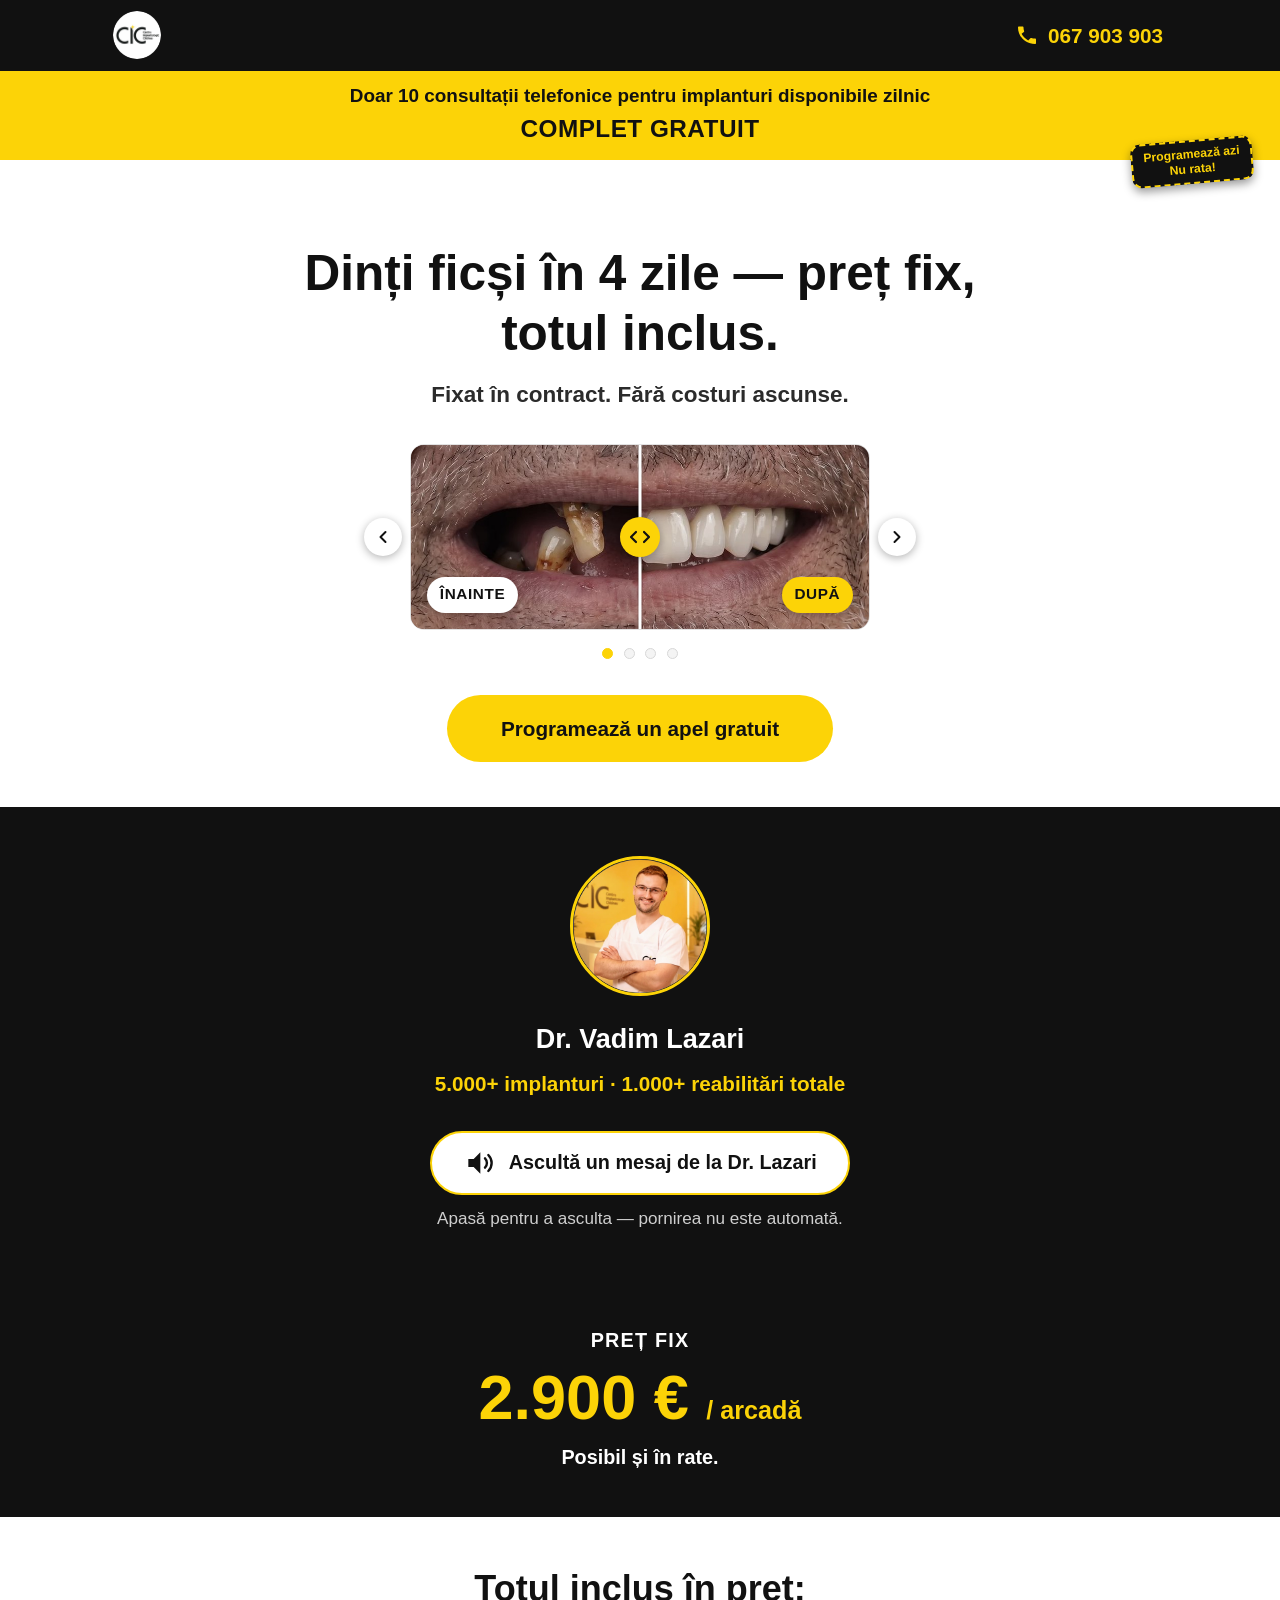
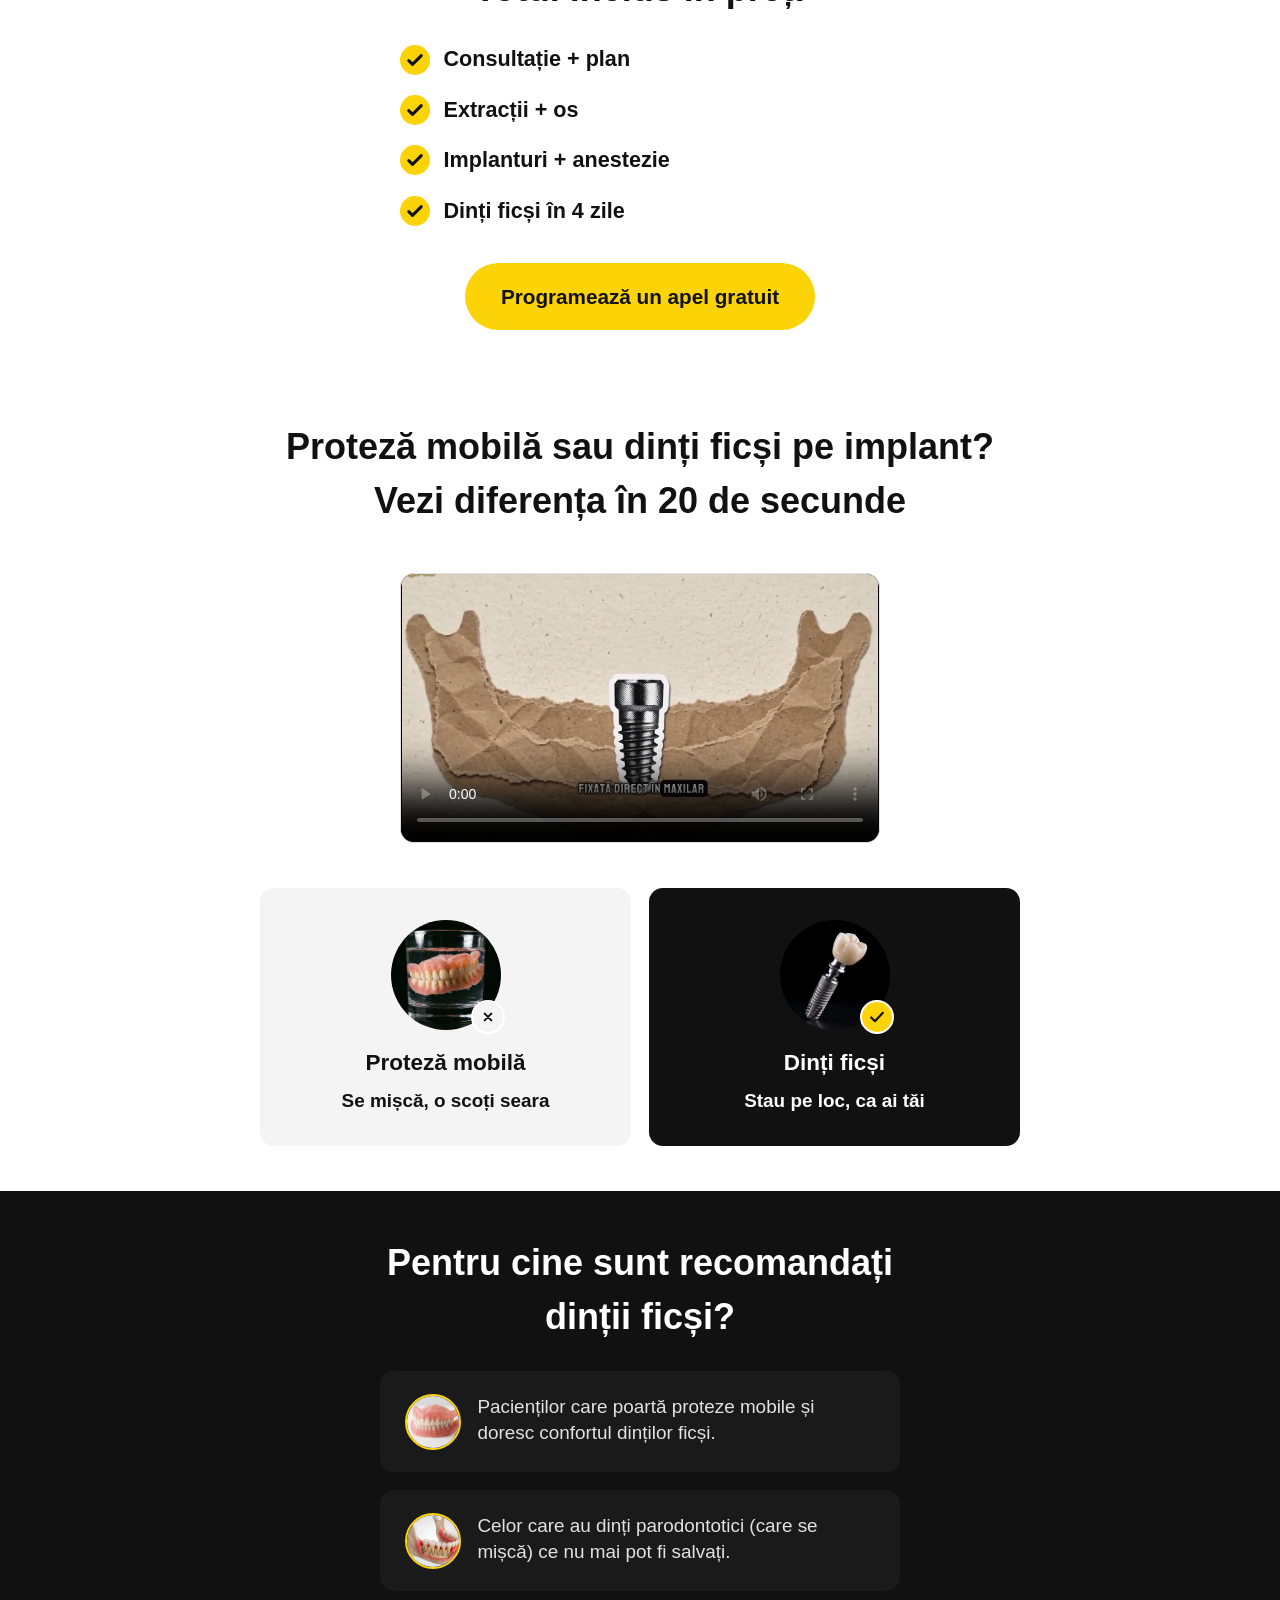
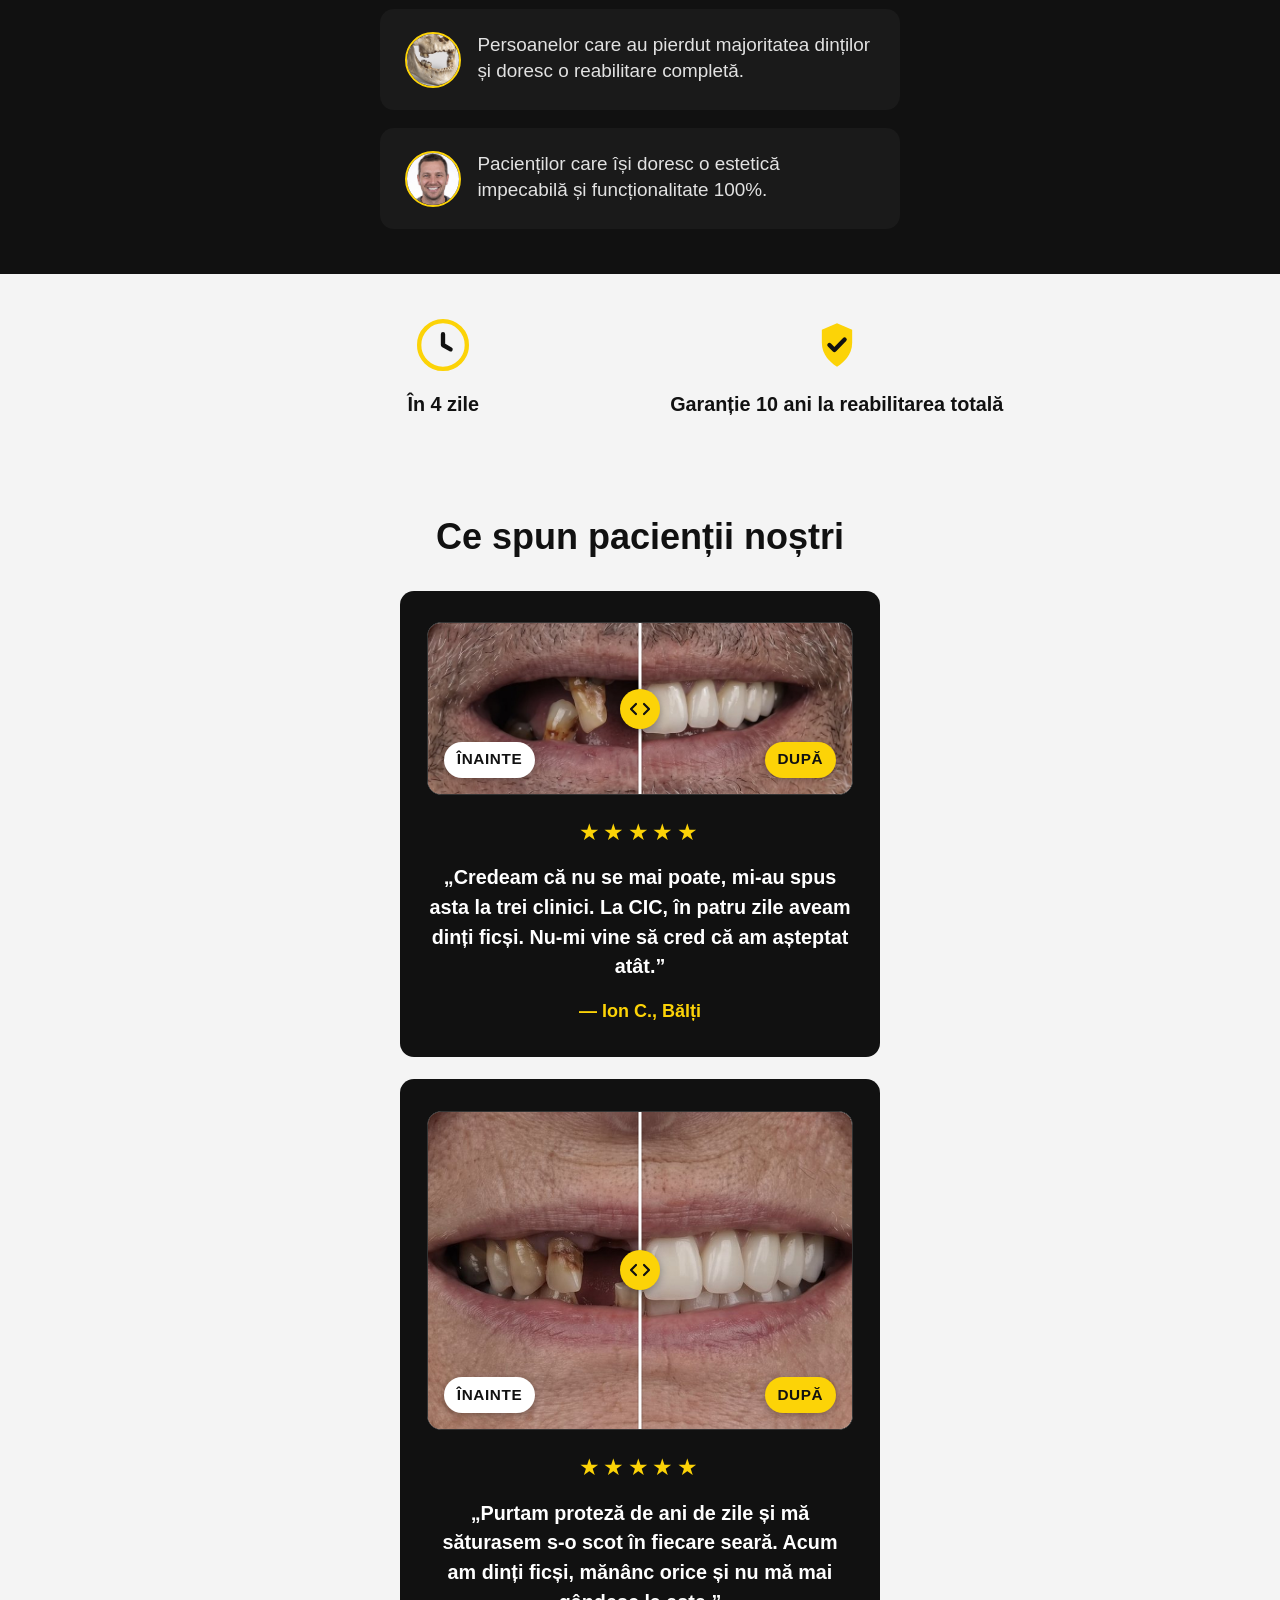
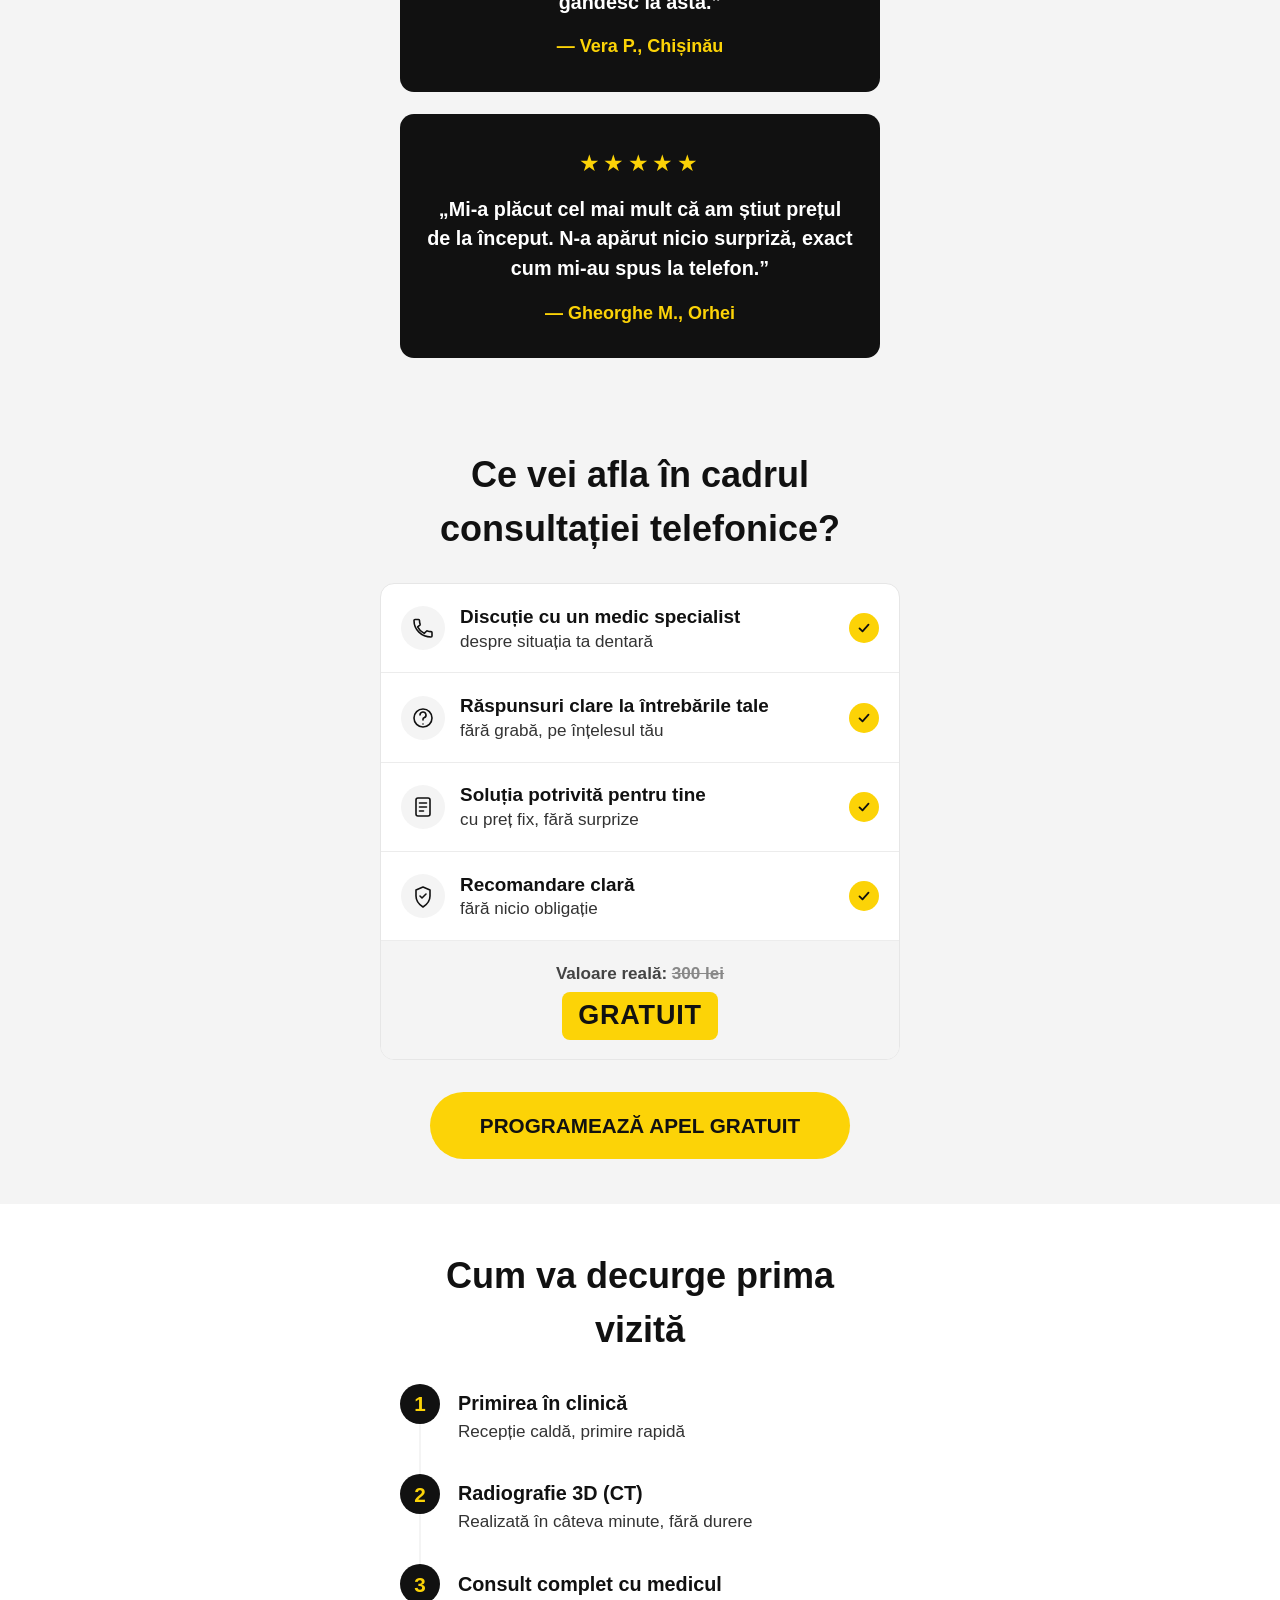
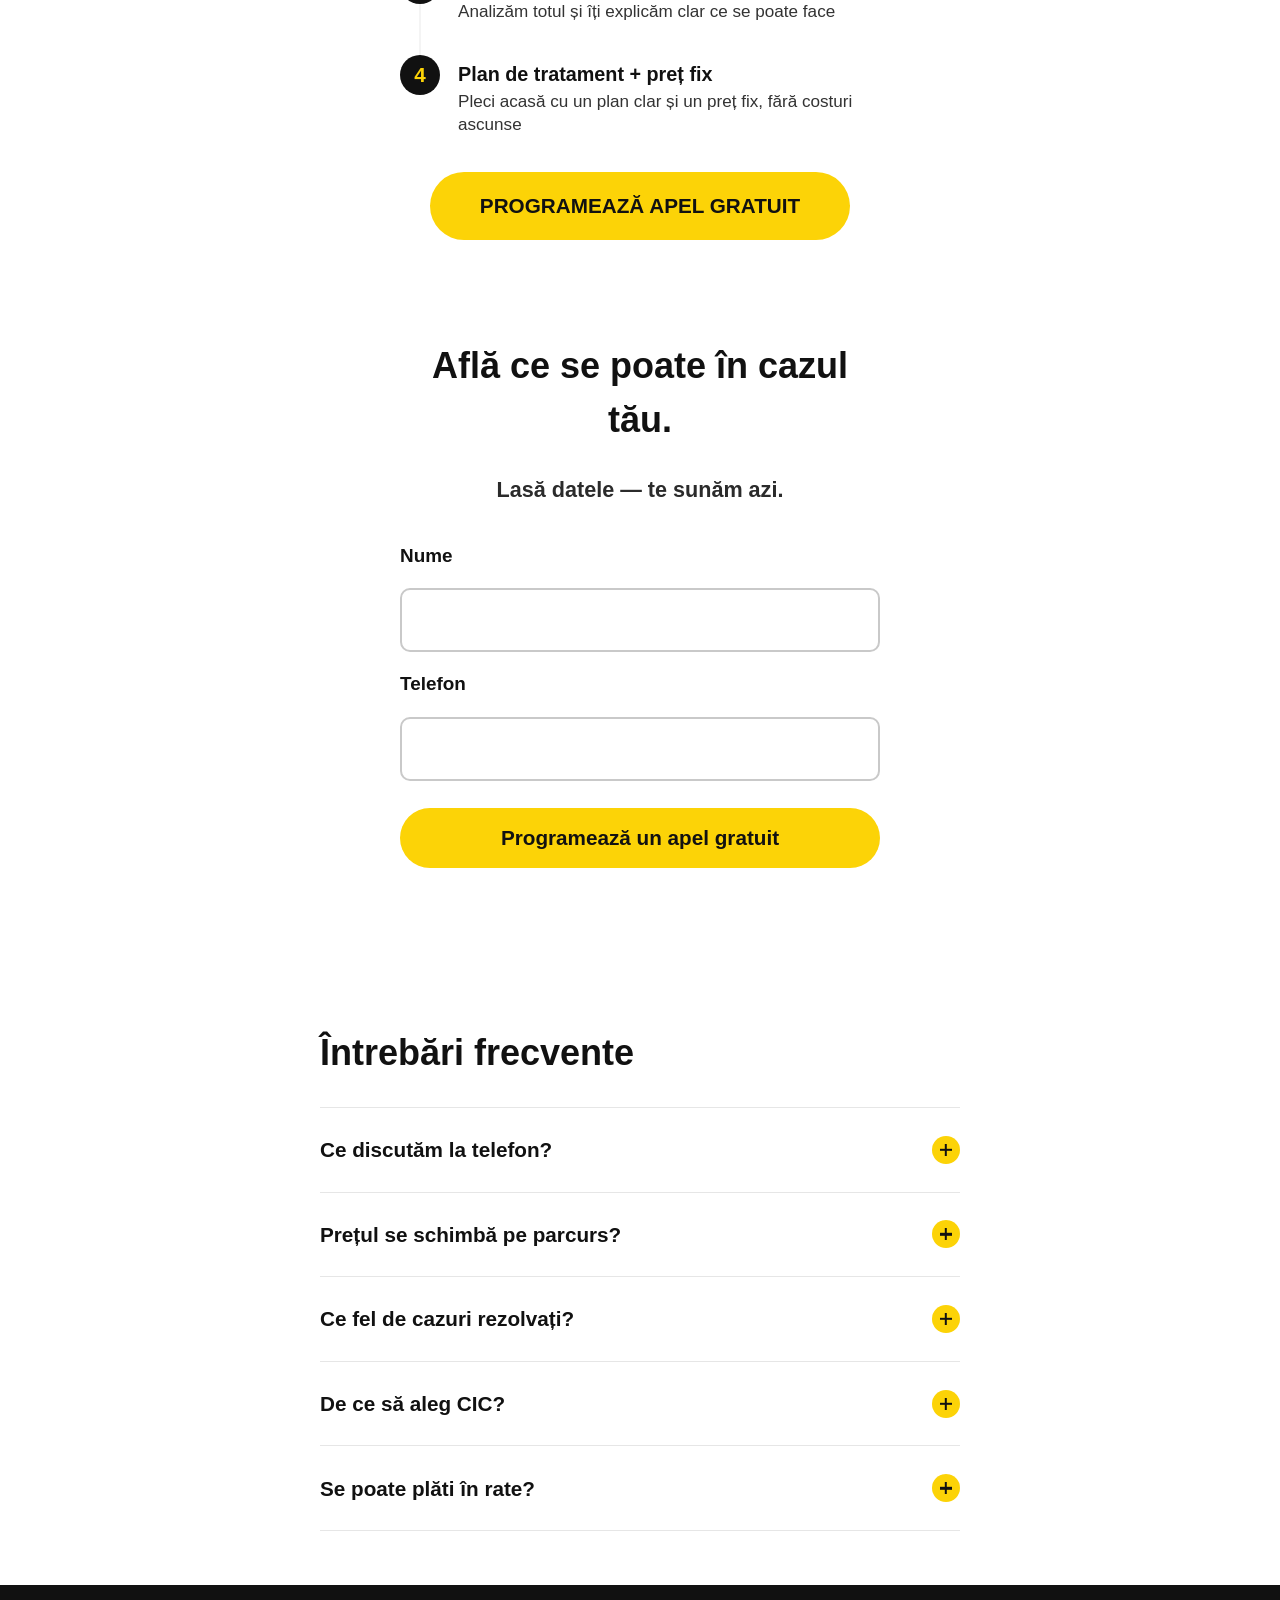
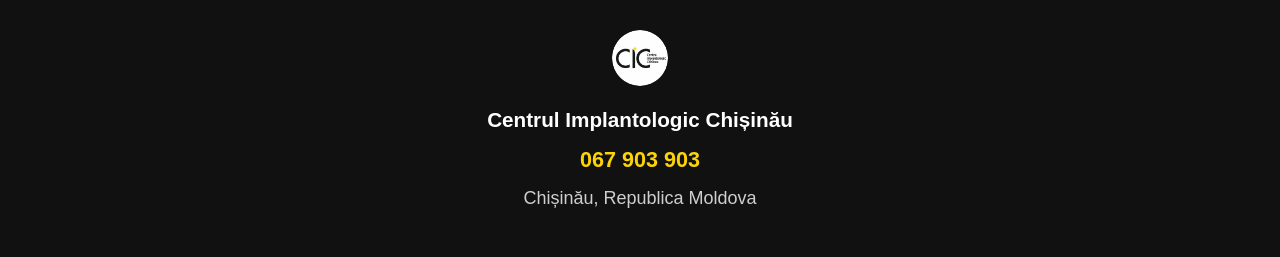
==== index.html @ 59abb9cd "Add photo icons to the "who is it for" cards Replace the generic yellow info-icon SVG with the 4 pro" ====
<!doctype html>
<html lang="ro">
<head>
<meta charset="UTF-8">
<meta name="viewport" content="width=device-width, initial-scale=1, maximum-scale=5">
<title>CIC — Dinți ficși în 4 zile | Centrul Implantologic Chișinău</title>
<meta name="description" content="Dinți ficși în 4 zile, preț fix, totul inclus. Programează un apel gratuit la Centrul Implantologic Chișinău.">
<link rel="icon" type="image/png" href="assets/logo-cic.png">
<link rel="stylesheet" href="assets/css/style.css">
</head>
<body>

<!-- ===== BARA DE SUS ===== -->
<header class="topbar">
  <div class="topbar__inner">
    <a href="#" class="topbar__logo" aria-label="Centrul Implantologic Chișinău — pagina principală">
      <img src="assets/logo-cic.png" alt="CIC — Centrul Implantologic Chișinău" width="48" height="48">
    </a>
    <a href="tel:+37367903903" class="topbar__phone" aria-label="Sună acum la Centrul Implantologic Chișinău">
      <svg class="icon" viewBox="0 0 24 24" fill="none" aria-hidden="true"><path d="M6.6 10.8c1.4 2.8 3.8 5.1 6.6 6.6l2.2-2.2c.3-.3.7-.4 1-.2 1.1.4 2.3.6 3.6.6.6 0 1 .4 1 1V20c0 .6-.4 1-1 1C10.4 21 3 13.6 3 4.5c0-.6.4-1 1-1h3.5c.6 0 1 .4 1 1 0 1.3.2 2.5.6 3.6.1.4 0 .8-.2 1L6.6 10.8z" fill="currentColor"/></svg>
      <span>067 903 903</span>
    </a>
  </div>
</header>

<!-- ===== BANDĂ URGENȚĂ / GRATUIT ===== -->
<div class="urgency-bar">
  <p class="urgency-bar__line1">Doar 10 consultații telefonice pentru implanturi disponibile zilnic</p>
  <p class="urgency-bar__line2">COMPLET GRATUIT</p>
  <div class="urgency-sticker" role="note">
    <span class="urgency-sticker__text">Programează azi<br>Nu rata!</span>
  </div>
</div>

<main>

  <!-- ===== HERO ===== -->
  <section class="hero">
    <div class="hero__inner">
      <h1 class="hero__title">Dinți ficși în 4 zile — preț fix, totul inclus.</h1>
      <p class="hero__subtitle">Fixat în contract. Fără costuri ascunse.</p>

      <div class="hero-carousel" data-carousel>
       <div class="hero-carousel__viewport">
        <button type="button" class="hero-carousel__arrow hero-carousel__arrow--prev" data-carousel-prev aria-label="Cazul anterior">
          <svg viewBox="0 0 24 24" aria-hidden="true"><path d="M15 6l-6 6 6 6" stroke="#111111" stroke-width="2.4" fill="none" stroke-linecap="round" stroke-linejoin="round"/></svg>
        </button>
        <button type="button" class="hero-carousel__arrow hero-carousel__arrow--next" data-carousel-next aria-label="Cazul următor">
          <svg viewBox="0 0 24 24" aria-hidden="true"><path d="M9 6l6 6-6 6" stroke="#111111" stroke-width="2.4" fill="none" stroke-linecap="round" stroke-linejoin="round"/></svg>
        </button>

        <div class="hero-carousel__slide is-active">
          <div class="ba-slider ba-slider--wide" data-ba-slider>
            <div class="ba-slider__frame">
              <img class="ba-slider__img ba-slider__img--after" src="assets/img/testimonial-ion-after.jpg" alt="Zâmbetul lui Ion C. după tratament — dinți ficși în 4 zile" width="900" height="364" loading="eager">
              <img class="ba-slider__img ba-slider__img--before" src="assets/img/testimonial-ion-before.jpg" alt="Zâmbetul lui Ion C. înainte de tratament" width="900" height="364" loading="eager">
              <span class="ba-slider__tag ba-slider__tag--before">ÎNAINTE</span>
              <span class="ba-slider__tag ba-slider__tag--after">DUPĂ</span>
              <div class="ba-slider__handle" tabindex="0" role="slider" aria-label="Glisează pentru a compara înainte și după" aria-valuemin="0" aria-valuemax="100" aria-valuenow="50">
                <svg viewBox="0 0 24 24" aria-hidden="true"><path d="M8 7l-5 5 5 5M16 7l5 5-5 5" stroke="#111111" stroke-width="2.2" fill="none" stroke-linecap="round" stroke-linejoin="round"/></svg>
              </div>
            </div>
          </div>
        </div>

        <div class="hero-carousel__slide">
          <div class="ba-slider ba-slider--wide" data-ba-slider>
            <div class="ba-slider__frame">
              <img class="ba-slider__img ba-slider__img--after" src="assets/img/testimonial-woman2-after.jpg" alt="Zâmbetul unei paciente CIC după tratament — dinți ficși în 4 zile" width="900" height="364" loading="lazy">
              <img class="ba-slider__img ba-slider__img--before" src="assets/img/testimonial-woman2-before.jpg" alt="Zâmbetul unei paciente CIC înainte de tratament" width="900" height="364" loading="lazy">
              <span class="ba-slider__tag ba-slider__tag--before">ÎNAINTE</span>
              <span class="ba-slider__tag ba-slider__tag--after">DUPĂ</span>
              <div class="ba-slider__handle" tabindex="0" role="slider" aria-label="Glisează pentru a compara înainte și după" aria-valuemin="0" aria-valuemax="100" aria-valuenow="50">
                <svg viewBox="0 0 24 24" aria-hidden="true"><path d="M8 7l-5 5 5 5M16 7l5 5-5 5" stroke="#111111" stroke-width="2.2" fill="none" stroke-linecap="round" stroke-linejoin="round"/></svg>
              </div>
            </div>
          </div>
        </div>

        <div class="hero-carousel__slide">
          <div class="ba-slider ba-slider--wide" data-ba-slider>
            <div class="ba-slider__frame">
              <img class="ba-slider__img ba-slider__img--after" src="assets/img/testimonial-man2-after.jpg" alt="Zâmbetul unui pacient CIC după tratament — dinți ficși în 4 zile" width="900" height="364" loading="lazy">
              <img class="ba-slider__img ba-slider__img--before" src="assets/img/testimonial-man2-before.jpg" alt="Zâmbetul unui pacient CIC înainte de tratament" width="900" height="364" loading="lazy">
              <span class="ba-slider__tag ba-slider__tag--before">ÎNAINTE</span>
              <span class="ba-slider__tag ba-slider__tag--after">DUPĂ</span>
              <div class="ba-slider__handle" tabindex="0" role="slider" aria-label="Glisează pentru a compara înainte și după" aria-valuemin="0" aria-valuemax="100" aria-valuenow="50">
                <svg viewBox="0 0 24 24" aria-hidden="true"><path d="M8 7l-5 5 5 5M16 7l5 5-5 5" stroke="#111111" stroke-width="2.2" fill="none" stroke-linecap="round" stroke-linejoin="round"/></svg>
              </div>
            </div>
          </div>
        </div>

        <div class="hero-carousel__slide">
          <div class="ba-slider ba-slider--wide" data-ba-slider>
            <div class="ba-slider__frame">
              <img class="ba-slider__img ba-slider__img--after" src="assets/img/testimonial-woman3-after.jpg" alt="Zâmbetul unei paciente CIC după tratament — dinți ficși în 4 zile" width="900" height="364" loading="lazy">
              <img class="ba-slider__img ba-slider__img--before" src="assets/img/testimonial-woman3-before.jpg" alt="Zâmbetul unei paciente CIC înainte de tratament" width="900" height="364" loading="lazy">
              <span class="ba-slider__tag ba-slider__tag--before">ÎNAINTE</span>
              <span class="ba-slider__tag ba-slider__tag--after">DUPĂ</span>
              <div class="ba-slider__handle" tabindex="0" role="slider" aria-label="Glisează pentru a compara înainte și după" aria-valuemin="0" aria-valuemax="100" aria-valuenow="50">
                <svg viewBox="0 0 24 24" aria-hidden="true"><path d="M8 7l-5 5 5 5M16 7l5 5-5 5" stroke="#111111" stroke-width="2.2" fill="none" stroke-linecap="round" stroke-linejoin="round"/></svg>
              </div>
            </div>
          </div>
        </div>
       </div>

        <div class="hero-carousel__dots">
          <button type="button" class="hero-carousel__dot is-active" data-carousel-dot="0" aria-label="Cazul 1"></button>
          <button type="button" class="hero-carousel__dot" data-carousel-dot="1" aria-label="Cazul 2"></button>
          <button type="button" class="hero-carousel__dot" data-carousel-dot="2" aria-label="Cazul 3"></button>
          <button type="button" class="hero-carousel__dot" data-carousel-dot="3" aria-label="Cazul 4"></button>
        </div>
      </div>

      <a href="#formular" class="btn btn--cta hero__cta">Programează un apel gratuit</a>
    </div>
  </section>

  <!-- ===== MEDIC + MESAJ AUDIO ===== -->
  <section class="doctor" aria-label="Mesaj audio de la Dr. Vadim Lazari">
    <div class="doctor__inner">
      <div class="doctor__photo">
        <img src="assets/img/dr-lazari.png" alt="Dr. Vadim Lazari, fondator Centrul Implantologic Chișinău" width="400" height="400">
      </div>
      <p class="doctor__name">Dr. Vadim Lazari</p>
      <p class="doctor__stat">5.000+ implanturi&nbsp;·&nbsp;1.000+ reabilitări totale</p>

      <button type="button" id="audioToggle" class="audio-btn" aria-pressed="false">
        <svg class="icon icon--lg" viewBox="0 0 24 24" fill="none" aria-hidden="true">
          <path d="M4 9v6h4l5 5V4L8 9H4z" fill="currentColor"/>
          <path id="audioWaves" d="M16.5 8.5a5 5 0 0 1 0 7M19 6a8.5 8.5 0 0 1 0 12" stroke="currentColor" stroke-width="1.8" stroke-linecap="round" fill="none"/>
        </svg>
        <span id="audioLabel">Ascultă un mesaj de la Dr. Lazari</span>
      </button>
      <p class="audio-module__hint">Apasă pentru a asculta — pornirea nu este automată.</p>
      <audio id="drAudio" preload="none">
        <source src="assets/audio/dr-lazari-mesaj.mp3" type="audio/mpeg">
        Browserul dumneavoastră nu suportă redarea audio.
      </audio>
    </div>
  </section>

  <!-- ===== BLOCUL DE PREȚ ===== -->
  <section class="price-block">
    <div class="price-block__inner">
      <p class="price-block__label">Preț fix</p>
      <p class="price-block__amount">2.900 € <span>/ arcadă</span></p>
      <p class="price-block__note">Posibil și în rate.</p>
    </div>
  </section>

  <!-- ===== TOTUL INCLUS ===== -->
  <section class="included">
    <div class="included__inner">
      <h2 class="section-title">Totul inclus în preț:</h2>
      <ul class="included__list">
        <li><svg class="check" viewBox="0 0 24 24" aria-hidden="true"><circle cx="12" cy="12" r="12" fill="#FCD307"/><path d="M7 12.5l3 3 7-7" stroke="#111111" stroke-width="2.4" fill="none" stroke-linecap="round" stroke-linejoin="round"/></svg> Consultație + plan</li>
        <li><svg class="check" viewBox="0 0 24 24" aria-hidden="true"><circle cx="12" cy="12" r="12" fill="#FCD307"/><path d="M7 12.5l3 3 7-7" stroke="#111111" stroke-width="2.4" fill="none" stroke-linecap="round" stroke-linejoin="round"/></svg> Extracții + os</li>
        <li><svg class="check" viewBox="0 0 24 24" aria-hidden="true"><circle cx="12" cy="12" r="12" fill="#FCD307"/><path d="M7 12.5l3 3 7-7" stroke="#111111" stroke-width="2.4" fill="none" stroke-linecap="round" stroke-linejoin="round"/></svg> Implanturi + anestezie</li>
        <li><svg class="check" viewBox="0 0 24 24" aria-hidden="true"><circle cx="12" cy="12" r="12" fill="#FCD307"/><path d="M7 12.5l3 3 7-7" stroke="#111111" stroke-width="2.4" fill="none" stroke-linecap="round" stroke-linejoin="round"/></svg> Dinți ficși în 4 zile</li>
      </ul>
      <a href="#formular" class="btn btn--cta">Programează un apel gratuit</a>
    </div>
  </section>

  <!-- ===== BANDA DE COMPARAȚIE ===== -->
  <section class="compare">
    <div class="compare__inner">
      <h2 class="section-title">Proteză mobilă sau dinți ficși pe implant? Vezi diferența în 20 de secunde</h2>
      <div class="compare__video">
        <video controls playsinline preload="metadata" poster="assets/img/video-poster.jpg" aria-label="Video explicativ: proteză mobilă versus dinți ficși pe implant">
          <source src="assets/video/proteza-vs-dinti-ficsi.mp4" type="video/mp4">
          Browserul dumneavoastră nu suportă redarea video.
        </video>
      </div>
      <div class="compare__card compare__card--bad">
        <div class="compare__photo">
          <span class="compare__photo-circle"><img src="assets/img/compare-proteza.jpg" alt="Proteză mobilă într-un pahar cu apă" width="320" height="320" loading="lazy"></span>
          <span class="compare__badge compare__badge--bad"><svg viewBox="0 0 24 24" aria-hidden="true"><path d="M8 8l8 8M16 8l-8 8" stroke="#111111" stroke-width="2.4" stroke-linecap="round"/></svg></span>
        </div>
        <h3>Proteză mobilă</h3>
        <p>Se mișcă, o scoți seara</p>
      </div>
      <div class="compare__card compare__card--good">
        <div class="compare__photo">
          <span class="compare__photo-circle"><img src="assets/img/compare-implant.jpg" alt="Implant dentar cu coroană fixă" width="320" height="320" loading="lazy"></span>
          <span class="compare__badge compare__badge--good"><svg viewBox="0 0 24 24" aria-hidden="true"><path d="M5 12.5l4.5 4.5L19 7" stroke="#111111" stroke-width="2.6" fill="none" stroke-linecap="round" stroke-linejoin="round"/></svg></span>
        </div>
        <h3>Dinți ficși</h3>
        <p>Stau pe loc, ca ai tăi</p>
      </div>
    </div>
  </section>

  <!-- ===== PENTRU CINE SUNT RECOMANDAȚI DINȚII FICȘI ===== -->
  <section class="who-for">
    <div class="who-for__inner">
      <h2 class="section-title">Pentru cine sunt recomandați dinții ficși?</h2>

      <div class="who-for__card">
        <span class="who-for__icon"><img src="assets/img/who-icon-1.jpg" alt="" width="500" height="500" loading="lazy"></span>
        <p>Pacienților care poartă proteze mobile și doresc confortul dinților ficși.</p>
      </div>
      <div class="who-for__card">
        <span class="who-for__icon"><img src="assets/img/who-icon-2.jpg" alt="" width="500" height="500" loading="lazy"></span>
        <p>Celor care au dinți parodontotici (care se mișcă) ce nu mai pot fi salvați.</p>
      </div>
      <div class="who-for__card">
        <span class="who-for__icon"><img src="assets/img/who-icon-3.jpg" alt="" width="500" height="500" loading="lazy"></span>
        <p>Persoanelor care au pierdut majoritatea dinților și doresc o reabilitare completă.</p>
      </div>
      <div class="who-for__card">
        <span class="who-for__icon"><img src="assets/img/who-icon-4.jpg" alt="" width="500" height="500" loading="lazy"></span>
        <p>Pacienților care își doresc o estetică impecabilă și funcționalitate 100%.</p>
      </div>
    </div>
  </section>

  <!-- ===== INSIGNE DE ÎNCREDERE ===== -->
  <section class="badges">
    <div class="badges__inner">
      <div class="badge">
        <svg class="badge__icon" viewBox="0 0 24 24" aria-hidden="true"><circle cx="12" cy="12" r="11" stroke="#FCD307" stroke-width="2" fill="none"/><path d="M12 7v5l3.5 2" stroke="#111111" stroke-width="2" stroke-linecap="round" stroke-linejoin="round" fill="none"/></svg>
        <p>În 4 zile</p>
      </div>
      <div class="badge">
        <svg class="badge__icon" viewBox="0 0 24 24" aria-hidden="true"><path d="M12 2l7 3v6c0 5-3 8.5-7 11-4-2.5-7-6-7-11V5l7-3z" fill="#FCD307"/><path d="M8.5 12l2.3 2.3L15.5 9.5" stroke="#111111" stroke-width="2" stroke-linecap="round" stroke-linejoin="round" fill="none"/></svg>
        <p>Garanție 10 ani la reabilitarea totală</p>
      </div>
    </div>
  </section>

  <!-- ===== TESTIMONIALE ===== -->
  <section class="testimonials">
    <div class="testimonials__inner">
      <h2 class="section-title">Ce spun pacienții noștri</h2>

      <div class="testimonial">
        <div class="ba-slider ba-slider--wide testimonial__slider" data-ba-slider>
          <div class="ba-slider__frame">
            <img class="ba-slider__img ba-slider__img--after" src="assets/img/testimonial-ion-after.jpg" alt="Zâmbetul lui Ion C. după tratament" width="900" height="364" loading="lazy">
            <img class="ba-slider__img ba-slider__img--before" src="assets/img/testimonial-ion-before.jpg" alt="Zâmbetul lui Ion C. înainte de tratament" width="900" height="364" loading="lazy">
            <span class="ba-slider__tag ba-slider__tag--before">ÎNAINTE</span>
            <span class="ba-slider__tag ba-slider__tag--after">DUPĂ</span>
            <div class="ba-slider__handle" tabindex="0" role="slider" aria-label="Glisează pentru a compara înainte și după" aria-valuemin="0" aria-valuemax="100" aria-valuenow="50">
              <svg viewBox="0 0 24 24" aria-hidden="true"><path d="M8 7l-5 5 5 5M16 7l5 5-5 5" stroke="#111111" stroke-width="2.2" fill="none" stroke-linecap="round" stroke-linejoin="round"/></svg>
            </div>
          </div>
        </div>
        <div class="testimonial__stars" aria-label="5 din 5 stele">★★★★★</div>
        <p class="testimonial__quote">„Credeam că nu se mai poate, mi-au spus asta la trei clinici. La CIC, în patru zile aveam dinți ficși. Nu-mi vine să cred că am așteptat atât.”</p>
        <p class="testimonial__author">— Ion C., Bălți</p>
      </div>

      <div class="testimonial">
        <div class="ba-slider testimonial__slider" data-ba-slider>
          <div class="ba-slider__frame">
            <img class="ba-slider__img ba-slider__img--after" src="assets/img/testimonial-vera-after.jpg" alt="Zâmbetul Verei P. după tratament" width="700" height="525" loading="lazy">
            <img class="ba-slider__img ba-slider__img--before" src="assets/img/testimonial-vera-before.jpg" alt="Zâmbetul Verei P. înainte de tratament" width="700" height="525" loading="lazy">
            <span class="ba-slider__tag ba-slider__tag--before">ÎNAINTE</span>
            <span class="ba-slider__tag ba-slider__tag--after">DUPĂ</span>
            <div class="ba-slider__handle" tabindex="0" role="slider" aria-label="Glisează pentru a compara înainte și după" aria-valuemin="0" aria-valuemax="100" aria-valuenow="50">
              <svg viewBox="0 0 24 24" aria-hidden="true"><path d="M8 7l-5 5 5 5M16 7l5 5-5 5" stroke="#111111" stroke-width="2.2" fill="none" stroke-linecap="round" stroke-linejoin="round"/></svg>
            </div>
          </div>
        </div>
        <div class="testimonial__stars" aria-label="5 din 5 stele">★★★★★</div>
        <p class="testimonial__quote">„Purtam proteză de ani de zile și mă săturasem s-o scot în fiecare seară. Acum am dinți ficși, mănânc orice și nu mă mai gândesc la asta.”</p>
        <p class="testimonial__author">— Vera P., Chișinău</p>
      </div>

      <div class="testimonial">
        <div class="testimonial__stars" aria-label="5 din 5 stele">★★★★★</div>
        <p class="testimonial__quote">„Mi-a plăcut cel mai mult că am știut prețul de la început. N-a apărut nicio surpriză, exact cum mi-au spus la telefon.”</p>
        <p class="testimonial__author">— Gheorghe M., Orhei</p>
      </div>
    </div>
  </section>

  <!-- ===== CE VEI AFLA LA CONSULTAȚIE ===== -->
  <section class="call-value">
    <div class="call-value__inner">
      <h2 class="section-title">Ce vei afla în cadrul consultației telefonice?</h2>

      <div class="call-value__card">
        <div class="call-value__row">
          <span class="call-value__icon">
            <svg viewBox="0 0 24 24" fill="none" aria-hidden="true"><path d="M6.6 10.8c1.4 2.8 3.8 5.1 6.6 6.6l2.2-2.2c.3-.3.7-.4 1-.2 1.1.4 2.3.6 3.6.6.6 0 1 .4 1 1V20c0 .6-.4 1-1 1C10.4 21 3 13.6 3 4.5c0-.6.4-1 1-1h3.5c.6 0 1 .4 1 1 0 1.3.2 2.5.6 3.6.1.4 0 .8-.2 1L6.6 10.8z" stroke="#111111" stroke-width="1.6" stroke-linejoin="round"/></svg>
          </span>
          <span class="call-value__text">
            <strong>Discuție cu un medic specialist</strong>
            despre situația ta dentară
          </span>
          <span class="call-value__check"><svg viewBox="0 0 24 24" aria-hidden="true"><path d="M6 12.5l4 4 8-9" stroke="#111111" stroke-width="2.4" fill="none" stroke-linecap="round" stroke-linejoin="round"/></svg></span>
        </div>
        <div class="call-value__row">
          <span class="call-value__icon">
            <svg viewBox="0 0 24 24" fill="none" aria-hidden="true"><path d="M12 18h.01M9 9a3 3 0 1 1 4 2.83c-.7.27-1 .82-1 1.42V14" stroke="#111111" stroke-width="1.6" stroke-linecap="round" stroke-linejoin="round"/><circle cx="12" cy="12" r="9" stroke="#111111" stroke-width="1.6"/></svg>
          </span>
          <span class="call-value__text">
            <strong>Răspunsuri clare la întrebările tale</strong>
            fără grabă, pe înțelesul tău
          </span>
          <span class="call-value__check"><svg viewBox="0 0 24 24" aria-hidden="true"><path d="M6 12.5l4 4 8-9" stroke="#111111" stroke-width="2.4" fill="none" stroke-linecap="round" stroke-linejoin="round"/></svg></span>
        </div>
        <div class="call-value__row">
          <span class="call-value__icon">
            <svg viewBox="0 0 24 24" fill="none" aria-hidden="true"><rect x="5" y="3" width="14" height="18" rx="2" stroke="#111111" stroke-width="1.6"/><path d="M8.5 8h7M8.5 12h7M8.5 16h4" stroke="#111111" stroke-width="1.6" stroke-linecap="round"/></svg>
          </span>
          <span class="call-value__text">
            <strong>Soluția potrivită pentru tine</strong>
            cu preț fix, fără surprize
          </span>
          <span class="call-value__check"><svg viewBox="0 0 24 24" aria-hidden="true"><path d="M6 12.5l4 4 8-9" stroke="#111111" stroke-width="2.4" fill="none" stroke-linecap="round" stroke-linejoin="round"/></svg></span>
        </div>
        <div class="call-value__row">
          <span class="call-value__icon">
            <svg viewBox="0 0 24 24" fill="none" aria-hidden="true"><path d="M12 3l7 3v6c0 5-3 8.5-7 11-4-2.5-7-6-7-11V6l7-3z" stroke="#111111" stroke-width="1.6" stroke-linejoin="round"/><path d="M9 12l2 2 4-4" stroke="#111111" stroke-width="1.6" stroke-linecap="round" stroke-linejoin="round"/></svg>
          </span>
          <span class="call-value__text">
            <strong>Recomandare clară</strong>
            fără nicio obligație
          </span>
          <span class="call-value__check"><svg viewBox="0 0 24 24" aria-hidden="true"><path d="M6 12.5l4 4 8-9" stroke="#111111" stroke-width="2.4" fill="none" stroke-linecap="round" stroke-linejoin="round"/></svg></span>
        </div>

        <div class="call-value__price">
          <span class="call-value__price-label">Valoare reală: <s>300 lei</s></span>
          <span class="call-value__price-free">GRATUIT</span>
        </div>
      </div>

      <a href="#formular" class="btn btn--cta call-value__cta">PROGRAMEAZĂ APEL GRATUIT</a>
    </div>
  </section>

  <!-- ===== CUM VA DECURGE VIZITA TA ===== -->
  <section class="visit">
    <div class="visit__inner">
      <h2 class="section-title">Cum va decurge prima vizită</h2>

      <ol class="visit__steps">
        <li class="visit__step">
          <span class="visit__num">1</span>
          <span class="visit__body">
            <strong>Primirea în clinică</strong>
            Recepție caldă, primire rapidă
          </span>
        </li>
        <li class="visit__step">
          <span class="visit__num">2</span>
          <span class="visit__body">
            <strong>Radiografie 3D (CT)</strong>
            Realizată în câteva minute, fără durere
          </span>
        </li>
        <li class="visit__step">
          <span class="visit__num">3</span>
          <span class="visit__body">
            <strong>Consult complet cu medicul</strong>
            Analizăm totul și îți explicăm clar ce se poate face
          </span>
        </li>
        <li class="visit__step">
          <span class="visit__num">4</span>
          <span class="visit__body">
            <strong>Plan de tratament + preț fix</strong>
            Pleci acasă cu un plan clar și un preț fix, fără costuri ascunse
          </span>
        </li>
      </ol>

      <a href="#formular" class="btn btn--cta visit__cta">PROGRAMEAZĂ APEL GRATUIT</a>
    </div>
  </section>

  <!-- ===== FORMULARUL FINAL ===== -->
  <section class="final-form" id="formular">
    <div class="final-form__inner">
      <h2 class="section-title">Află ce se poate în cazul tău.</h2>
      <p class="final-form__subtitle">Lasă datele — te sunăm azi.</p>

      <form class="lead-form" id="leadForm" method="post">
        <label for="nume">Nume</label>
        <input type="text" id="nume" name="nume" autocomplete="name" required>

        <label for="telefon">Telefon</label>
        <input type="tel" id="telefon" name="telefon" autocomplete="tel" inputmode="tel" required>

        <button type="submit" class="btn btn--cta btn--full">Programează un apel gratuit</button>
        <p class="lead-form__status" id="leadFormStatus" role="status" aria-live="polite"></p>
      </form>
    </div>
  </section>

  <!-- ===== ÎNTREBĂRI FRECVENTE ===== -->
  <section class="faq">
    <div class="faq__inner">
      <h2 class="section-title">Întrebări frecvente</h2>

      <details class="faq__item">
        <summary class="faq__question">Ce discutăm la telefon?<span class="faq__icon" aria-hidden="true"></span></summary>
        <p class="faq__answer">Vorbim despre situația dumneavoastră, ce se poate face în cazul dumneavoastră, cum decurge tratamentul în 4 zile și care e prețul exact. Fără nicio obligație.</p>
      </details>

      <details class="faq__item">
        <summary class="faq__question">Prețul se schimbă pe parcurs?<span class="faq__icon" aria-hidden="true"></span></summary>
        <p class="faq__answer">Nu. La CIC prețul e fix de la început — 2.900 € pe arcadă — și rămâne același, oricât de complicat e cazul. Nu apar costuri în plus pe parcurs.</p>
      </details>

      <details class="faq__item">
        <summary class="faq__question">Ce fel de cazuri rezolvați?<span class="faq__icon" aria-hidden="true"></span></summary>
        <p class="faq__answer">Rezolvăm și cazurile complicate: chiar dacă nu aveți os, chiar dacă vi s-a spus „nu se mai poate” sau ați fost refuzat la altă clinică. Reabilitarea totală e singurul lucru pe care îl facem, în fiecare zi.</p>
      </details>

      <details class="faq__item">
        <summary class="faq__question">De ce să aleg CIC?<span class="faq__icon" aria-hidden="true"></span></summary>
        <p class="faq__answer">Pentru că suntem specializați exclusiv în reabilitări totale pe implanturi — nu facem de toate. Peste 1.000 de cazuri rezolvate, dinți ficși în 4 zile, preț fix și garanție 10 ani.</p>
      </details>

      <details class="faq__item">
        <summary class="faq__question">Se poate plăti în rate?<span class="faq__icon" aria-hidden="true"></span></summary>
        <p class="faq__answer">Da, este posibil și în rate. La telefon vă explicăm exact cum funcționează.</p>
      </details>
    </div>
  </section>

</main>

<!-- ===== FOOTER ===== -->
<footer class="footer">
  <div class="footer__inner">
    <img src="assets/logo-cic.png" alt="CIC — Centrul Implantologic Chișinău" width="56" height="56">
    <p class="footer__name">Centrul Implantologic Chișinău</p>
    <a href="tel:+37367903903" class="footer__phone">067 903 903</a>
    <p class="footer__address">Chișinău, Republica Moldova</p>
  </div>
</footer>

<!-- ===== BARĂ FIXĂ MOBIL ===== -->
<div class="mobile-sticky">
  <a href="#formular" class="mobile-sticky__link">Programează apel</a>
</div>

<script src="assets/js/main.js"></script>
</body>
</html>
---- assets/css/style.css ----
/* =========================================================
   CIC — Centrul Implantologic Chișinău — Landing Page
   Brand: negru #111111 · galben #FCD307 · alb #FFFFFF · gri deschis #F4F4F4
   Reguli de contrast: NICIODATĂ galben pe alb sau alb pe galben.
   Text de bază minimum 17-18px, titluri 26px+, butoane mari (public în vârstă).
   ========================================================= */

:root{
  --black:#111111;
  --yellow:#FCD307;
  --white:#FFFFFF;
  --gray-light:#F4F4F4;
  --gray-mid:#6b6b6b;
  --radius:14px;
  --max:760px;
  --font: -apple-system, BlinkMacSystemFont, "Segoe UI", Roboto, "Helvetica Neue", Arial, sans-serif;
}

*{box-sizing:border-box;}
html{font-size:18px;}
body{
  margin:0;
  font-family:var(--font);
  color:var(--black);
  background:var(--white);
  line-height:1.5;
  -webkit-font-smoothing:antialiased;
}
img{max-width:100%;display:block;}
h1,h2,h3,p,ul{margin:0;}
a{color:inherit;}

.icon{width:24px;height:24px;}
.icon--lg{width:32px;height:32px;}

/* ---------- Buton CTA (galben pe negru text) — regula de aur ---------- */
.btn{
  display:inline-flex;
  align-items:center;
  justify-content:center;
  gap:.5rem;
  min-height:60px;
  padding:1rem 2rem;
  font-size:1.15rem;
  font-weight:800;
  text-decoration:none;
  border-radius:999px;
  border:none;
  cursor:pointer;
  text-align:center;
}
.btn--cta{
  background:var(--yellow);
  color:var(--black);
}
.btn--cta:hover,.btn--cta:focus-visible{background:#e6bd00;}
.btn--full{width:100%;}

/* ---------- Bara de sus ---------- */
.topbar{
  background:var(--black);
  position:sticky;
  top:0;
  z-index:50;
}
.topbar__inner{
  max-width:1100px;
  margin:0 auto;
  padding:.6rem 1.25rem;
  display:flex;
  align-items:center;
  justify-content:space-between;
}
.topbar__logo img{
  width:48px;height:48px;border-radius:50%;
}
.topbar__phone{
  display:flex;
  align-items:center;
  gap:.5rem;
  color:var(--yellow);
  font-weight:800;
  font-size:1.15rem;
  text-decoration:none;
  padding:.5rem .25rem;
}
.topbar__phone .icon{color:var(--yellow);}
.topbar__note{
  margin:0;
  padding:0 1.25rem .55rem;
  text-align:center;
  color:var(--white);
  font-size:.85rem;
  font-weight:700;
}

/* ---------- Bandă urgență / gratuit ---------- */
.urgency-bar{
  position:relative;
  background:var(--yellow);
  color:var(--black);
  text-align:center;
  padding:.75rem 1.25rem;
  margin-bottom:38px;
}
.urgency-bar__line1{
  font-size:1.05rem;
  font-weight:800;
  line-height:1.3;
}
.urgency-bar__line2{
  font-size:1.35rem;
  font-weight:900;
  letter-spacing:.02em;
  margin-top:.1rem;
}

/* ---------- Sticker "Programează azi / Nu rata!" ---------- */
.urgency-sticker{
  position:absolute;
  right:.75rem;
  bottom:-22px;
  transform:rotate(-5deg);
  z-index:10;
  background:var(--black);
  border:2px dashed var(--yellow);
  border-radius:10px;
  padding:.22rem .45rem;
  box-shadow:0 4px 10px rgba(0,0,0,.4);
}
.urgency-sticker__text{
  display:block;
  color:var(--yellow);
  font-size:.6rem;
  font-weight:900;
  line-height:1.2;
  text-align:center;
  white-space:nowrap;
}

@media (min-width:480px){
  .urgency-sticker{
    right:1.5rem;
    bottom:-24px;
    padding:.3rem .6rem;
  }
  .urgency-sticker__text{font-size:.68rem;}
}

/* ---------- Hero ---------- */
.hero{background:var(--white);padding:2.5rem 1.25rem 2.5rem;}
.hero__inner{max-width:var(--max);margin:0 auto;text-align:center;}
.hero__title{
  color:var(--black);
  font-size:clamp(1.9rem,5vw + 1rem,2.75rem);
  font-weight:900;
  line-height:1.2;
  margin-bottom:.9rem;
}
.hero__subtitle{
  font-size:1.25rem;
  font-weight:600;
  color:#2b2b2b;
  margin-bottom:1.75rem;
}
.hero__photo{margin-bottom:2rem;}
.ba-slider{margin:0 auto 2rem;max-width:380px;}
.ba-slider--wide{max-width:460px;}
.ba-slider--wide .ba-slider__frame{aspect-ratio:900/364;}

/* ---------- Carusel cazuri hero ---------- */
.hero-carousel{margin-bottom:2rem;}
.hero-carousel__viewport{position:relative;max-width:460px;margin:0 auto;}
.hero-carousel__slide{display:none;}
.hero-carousel__slide.is-active{display:block;}
.hero-carousel__slide .ba-slider{margin-bottom:0;}
.hero-carousel__arrow{
  position:absolute;
  top:50%;
  transform:translateY(-50%);
  z-index:5;
  width:38px;height:38px;
  border-radius:50%;
  background:var(--white);
  border:none;
  display:flex;align-items:center;justify-content:center;
  box-shadow:0 2px 8px rgba(0,0,0,.3);
  cursor:pointer;
  padding:0;
}
.hero-carousel__arrow svg{width:20px;height:20px;}
.hero-carousel__arrow--prev{left:-6px;}
.hero-carousel__arrow--next{right:-6px;}
.hero-carousel__dots{
  display:flex;
  justify-content:center;
  gap:.6rem;
  margin-top:1rem;
}
.hero-carousel__dot{
  width:11px;height:11px;
  border-radius:50%;
  background:var(--gray-light);
  border:1px solid #d8d8d8;
  padding:0;
  cursor:pointer;
}
.hero-carousel__dot.is-active{background:var(--yellow);border-color:var(--yellow);}

@media (min-width:540px){
  .hero-carousel__arrow--prev{left:-46px;}
  .hero-carousel__arrow--next{right:-46px;}
}

/* ---------- Slider comparație înainte / după ---------- */
.ba-slider__frame{
  --pos:50%;
  position:relative;
  aspect-ratio:4/3;
  width:100%;
  border-radius:var(--radius);
  overflow:hidden;
  border:1px solid #e2e2e2;
  touch-action:none;
  cursor:ew-resize;
  user-select:none;
  background:var(--gray-light);
}
.ba-slider__img{
  position:absolute;
  inset:0;
  width:100%;
  height:100%;
  object-fit:cover;
  display:block;
  pointer-events:none;
}
.ba-slider__img--before{
  clip-path:inset(0 calc(100% - var(--pos)) 0 0);
}
.ba-slider__tag{
  position:absolute;
  bottom:.9rem;
  z-index:2;
  background:var(--white);
  color:var(--black);
  font-weight:800;
  font-size:.85rem;
  letter-spacing:.04em;
  padding:.35rem .7rem;
  border-radius:999px;
  box-shadow:0 2px 6px rgba(0,0,0,.25);
  pointer-events:none;
}
.ba-slider__tag--before{left:.9rem;}
.ba-slider__tag--after{
  right:.9rem;
  background:var(--yellow);
  color:var(--black);
}
.ba-slider__handle{
  position:absolute;
  top:0;
  bottom:0;
  left:var(--pos);
  transform:translateX(-50%);
  width:44px;
  display:flex;
  align-items:center;
  justify-content:center;
  z-index:3;
}
.ba-slider__handle::before{
  content:"";
  position:absolute;
  top:0;
  bottom:0;
  left:50%;
  width:3px;
  transform:translateX(-50%);
  background:var(--white);
  box-shadow:0 0 0 1px rgba(0,0,0,.15);
}
.ba-slider__handle svg{
  position:relative;
  width:40px;
  height:40px;
  border-radius:50%;
  background:var(--yellow);
  box-shadow:0 2px 8px rgba(0,0,0,.35);
  padding:8px;
  box-sizing:border-box;
}
.ba-slider__handle:focus-visible svg{outline:3px solid var(--black);outline-offset:2px;}

.hero__cta{width:100%;max-width:420px;}

/* ---------- Buton audio (folosit în secțiunea medicului, fundal negru) ---------- */
.audio-btn{
  width:100%;
  max-width:420px;
  margin:1.75rem auto 0;
  display:flex;
  align-items:center;
  justify-content:center;
  gap:.75rem;
  background:var(--white);
  color:var(--black);
  border:2px solid var(--yellow);
  border-radius:999px;
  min-height:64px;
  font-size:1.1rem;
  font-weight:800;
  cursor:pointer;
  padding:.75rem 1.5rem;
}
.audio-btn .icon{color:var(--black);}
.audio-btn[aria-pressed="true"]{background:var(--yellow);color:var(--black);border-color:var(--yellow);}
.audio-btn[aria-pressed="true"] .icon{color:var(--black);}
.audio-module__hint{margin-top:.6rem;font-size:.95rem;color:#cfcfcf;}

/* ---------- Blocul de preț ---------- */
.price-block{background:var(--black);padding:2.5rem 1.25rem;text-align:center;}
.price-block__inner{max-width:var(--max);margin:0 auto;}
.price-block__label{
  color:var(--white);
  font-size:1.1rem;
  font-weight:700;
  text-transform:uppercase;
  letter-spacing:.06em;
  margin-bottom:.4rem;
}
.price-block__amount{
  color:var(--yellow);
  font-size:clamp(2.4rem,6vw + 1rem,3.5rem);
  font-weight:900;
  line-height:1.1;
}
.price-block__amount span{font-size:1.4rem;font-weight:700;}
.price-block__note{color:var(--white);font-size:1.1rem;margin-top:.6rem;font-weight:600;}

/* ---------- Totul inclus ---------- */
.included{background:var(--white);padding:2.5rem 1.25rem;}
.included__inner{max-width:var(--max);margin:0 auto;text-align:center;}
.section-title{
  font-size:clamp(1.5rem,3vw + 1rem,2rem);
  font-weight:900;
  color:var(--black);
  margin-bottom:1.5rem;
}
.included__list{
  list-style:none;
  padding:0;
  margin:0 0 2rem;
  display:grid;
  gap:1rem;
  text-align:left;
  max-width:480px;
  margin-left:auto;
  margin-right:auto;
}
.included__list li{
  display:flex;
  align-items:center;
  gap:.75rem;
  font-size:1.2rem;
  font-weight:700;
  color:var(--black);
}
.included__list .check{width:30px;height:30px;flex:none;}

/* ---------- Medic ---------- */
.doctor{background:var(--black);color:var(--white);padding:2.75rem 1.25rem;text-align:center;}
.doctor__inner{max-width:var(--max);margin:0 auto;}
.doctor__photo{
  width:140px;height:140px;aspect-ratio:1/1;flex-shrink:0;border-radius:50%;
  background:#222;
  border:3px solid var(--yellow);
  margin:0 auto 1.25rem;
  overflow:hidden;
}
.doctor__photo img{display:block;width:100%;height:100%;object-fit:cover;}
.doctor__name{font-size:1.5rem;font-weight:900;margin-bottom:.5rem;}
.doctor__stat{font-size:1.15rem;font-weight:700;color:var(--yellow);}

/* ---------- Banda de comparație ---------- */
.compare{background:var(--white);padding:2.5rem 1.25rem;}
.compare__inner{
  max-width:var(--max);margin:0 auto;
  display:grid;
  grid-template-columns:1fr 1fr;
  gap:1rem;
}
.compare__inner > .section-title{
  grid-column:1 / -1;
  text-align:center;
}
.compare__video{
  grid-column:1 / -1;
  max-width:480px;
  margin:0 auto 1.5rem;
}
.compare__video video{
  width:100%;
  aspect-ratio:16/9;
  border-radius:var(--radius);
  border:1px solid #e2e2e2;
  background:#000;
  display:block;
}
.compare__card{
  border-radius:var(--radius);
  padding:1.75rem 1.25rem;
  text-align:center;
}
.compare__card--bad{background:var(--gray-light);color:var(--black);}
.compare__card--good{background:var(--black);color:var(--white);}
.compare__photo{
  position:relative;
  width:110px;height:110px;
  margin:0 auto .9rem;
  flex-shrink:0;
}
.compare__photo-circle{
  display:block;
  width:100%;height:100%;
  border-radius:50%;
  overflow:hidden;
}
.compare__photo-circle img{display:block;width:100%;height:100%;object-fit:cover;}
.compare__badge{
  position:absolute;
  right:-4px;bottom:-4px;
  width:34px;height:34px;
  border-radius:50%;
  display:flex;align-items:center;justify-content:center;
  border:2px solid var(--white);
}
.compare__badge svg{width:20px;height:20px;}
.compare__badge--bad{background:var(--gray-light);}
.compare__badge--good{background:var(--yellow);}
.compare__card h3{font-size:1.25rem;font-weight:900;margin-bottom:.4rem;}
.compare__card p{font-size:1.05rem;font-weight:600;}
.compare__card--good p{color:var(--white);}

/* ---------- Pentru cine sunt recomandați dinții ficși ---------- */
.who-for{background:var(--black);padding:2.5rem 1.25rem;}
.who-for__inner{max-width:520px;margin:0 auto;text-align:center;}
.who-for .section-title{color:var(--white);}
.who-for__card{
  display:flex;
  align-items:flex-start;
  gap:.9rem;
  text-align:left;
  background:#1a1a1a;
  border-radius:var(--radius);
  padding:1.25rem 1.4rem;
  margin-bottom:1rem;
}
.who-for__card:last-child{margin-bottom:0;}
.who-for__icon{
  flex-shrink:0;
  width:56px;height:56px;
  border-radius:50%;
  overflow:hidden;
  border:2px solid var(--yellow);
}
.who-for__icon img{display:block;width:100%;height:100%;object-fit:cover;}
.who-for__card p{font-size:1.05rem;color:#e2e2e2;line-height:1.4;}

/* ---------- Insigne de încredere ---------- */
.badges{background:var(--gray-light);padding:2.5rem 1.25rem;}
.badges__inner{
  max-width:var(--max);margin:0 auto;
  display:grid;
  grid-template-columns:1fr 1fr;
  gap:1.5rem;
  text-align:center;
}
.badge__icon{width:52px;height:52px;margin-bottom:.6rem;}
.badge p{font-size:1.1rem;font-weight:800;color:var(--black);}

/* ---------- Testimoniale ---------- */
.testimonials{background:var(--gray-light);padding:2.5rem 1.25rem;}
.testimonials__inner{max-width:var(--max);margin:0 auto;text-align:center;}
.testimonial{
  max-width:480px;
  margin:0 auto 1.25rem;
  padding:1.75rem 1.5rem;
  background:var(--black);
  border-radius:var(--radius);
}
.testimonial:last-child{margin-bottom:0;}
.testimonial__slider{
  max-width:100%;
  margin:0 auto 1.1rem;
}
.testimonial__slider .ba-slider__frame{border-color:#333;}
.testimonial__stars{
  color:var(--yellow);
  font-size:1.3rem;
  letter-spacing:.15em;
  margin-bottom:.75rem;
}
.testimonial__quote{
  font-size:1.1rem;
  font-weight:600;
  color:var(--white);
  line-height:1.5;
  margin-bottom:.9rem;
}
.testimonial__author{font-size:1rem;font-weight:800;color:var(--yellow);}

/* ---------- Ce vei afla la consultație ---------- */
.call-value{background:var(--gray-light);padding:2.5rem 1.25rem;}
.call-value__inner{max-width:520px;margin:0 auto;text-align:center;}
.call-value__card{
  background:var(--white);
  border-radius:var(--radius);
  border:1px solid #e6e6e6;
  overflow:hidden;
  margin-bottom:1.75rem;
  text-align:left;
}
.call-value__row{
  display:flex;
  align-items:center;
  gap:.85rem;
  padding:1.1rem 1.1rem;
  border-bottom:1px solid #ececec;
}
.call-value__icon{
  flex-shrink:0;
  width:44px;height:44px;
  border-radius:50%;
  background:var(--gray-light);
  display:flex;align-items:center;justify-content:center;
}
.call-value__icon svg{width:24px;height:24px;}
.call-value__text{
  flex:1;
  display:flex;
  flex-direction:column;
  font-size:.95rem;
  color:#333;
  line-height:1.35;
}
.call-value__text strong{font-size:1.05rem;color:var(--black);font-weight:800;}
.call-value__check{
  flex-shrink:0;
  width:30px;height:30px;
  border-radius:50%;
  background:var(--yellow);
  display:flex;align-items:center;justify-content:center;
}
.call-value__check svg{width:18px;height:18px;}
.call-value__price{
  display:flex;
  flex-direction:column;
  align-items:center;
  gap:.3rem;
  background:var(--gray-light);
  padding:1.1rem;
  text-align:center;
}
.call-value__price-label{font-size:.95rem;font-weight:700;color:#444;}
.call-value__price-label s{color:#888;}
.call-value__price-free{
  display:inline-block;
  background:var(--yellow);
  color:var(--black);
  font-size:1.5rem;
  font-weight:900;
  letter-spacing:.03em;
  padding:.2rem .9rem;
  border-radius:8px;
}
.call-value__cta{width:100%;max-width:420px;}

/* ---------- Cum va decurge vizita ---------- */
.visit{background:var(--white);padding:2.5rem 1.25rem;}
.visit__inner{max-width:480px;margin:0 auto;text-align:center;}
.visit__steps{
  list-style:none;
  margin:0 0 2rem;
  padding:0;
  text-align:left;
}
.visit__step{
  position:relative;
  display:flex;
  align-items:flex-start;
  gap:1rem;
  padding-bottom:1.75rem;
}
.visit__step:last-child{padding-bottom:0;}
.visit__step::before{
  content:"";
  position:absolute;
  left:19px;
  top:40px;
  bottom:0;
  width:2px;
  background:var(--gray-light);
}
.visit__step:last-child::before{display:none;}
.visit__num{
  flex-shrink:0;
  width:40px;height:40px;
  border-radius:50%;
  background:var(--black);
  color:var(--yellow);
  display:flex;align-items:center;justify-content:center;
  font-size:1.15rem;
  font-weight:900;
  z-index:1;
}
.visit__body{
  display:flex;
  flex-direction:column;
  padding-top:.35rem;
  font-size:.95rem;
  color:#333;
  line-height:1.35;
}
.visit__body strong{font-size:1.1rem;color:var(--black);font-weight:800;margin-bottom:.15rem;}
.visit__cta{width:100%;max-width:420px;}

/* ---------- Formular final ---------- */
.final-form{background:var(--white);padding:3rem 1.25rem 4rem;}
.final-form__inner{max-width:480px;margin:0 auto;text-align:center;}
.final-form__subtitle{font-size:1.2rem;font-weight:600;color:#2b2b2b;margin:.5rem 0 2rem;}
.lead-form{display:flex;flex-direction:column;gap:1rem;text-align:left;}
.lead-form label{font-size:1.05rem;font-weight:700;color:var(--black);}
.lead-form input{
  font-size:1.15rem;
  padding:1rem;
  border:2px solid #c9c9c9;
  border-radius:10px;
  min-height:56px;
  font-family:inherit;
}
.lead-form input:focus{outline:3px solid var(--black);border-color:var(--black);}
.lead-form .btn{margin-top:.5rem;}
.lead-form .btn:disabled{opacity:.7;cursor:default;}
.lead-form__status{
  margin:0;
  font-size:1rem;
  font-weight:700;
  text-align:center;
  min-height:1.3em;
}
.lead-form__status--ok,.lead-form__status--error{color:var(--black);}

/* ---------- Întrebări frecvente ---------- */
.faq{background:var(--white);padding:2.5rem 1.25rem 3rem;}
.faq__inner{max-width:640px;margin:0 auto;}
.faq__item{border-bottom:1px solid #e6e6e6;padding:1.1rem 0;}
.faq__item:first-of-type{border-top:1px solid #e6e6e6;}
.faq__question{
  display:flex;
  align-items:center;
  justify-content:space-between;
  gap:1rem;
  font-size:1.15rem;
  font-weight:800;
  color:var(--black);
  cursor:pointer;
  list-style:none;
  min-height:44px;
}
.faq__question::-webkit-details-marker{display:none;}
.faq__icon{
  position:relative;
  flex-shrink:0;
  width:28px;height:28px;
  border-radius:50%;
  background:var(--yellow);
  transition:transform .15s ease;
}
.faq__icon::before,.faq__icon::after{
  content:"";
  position:absolute;
  top:50%;left:50%;
  background:var(--black);
  transform:translate(-50%,-50%);
}
.faq__icon::before{width:12px;height:2.4px;}
.faq__icon::after{width:2.4px;height:12px;}
.faq__item[open] .faq__icon{transform:rotate(45deg);}
.faq__answer{
  margin-top:.75rem;
  font-size:1.05rem;
  color:#333;
  line-height:1.5;
}

/* ---------- Footer ---------- */
.footer{background:var(--black);color:var(--white);padding:2.5rem 1.25rem;text-align:center;}
.footer__inner{max-width:var(--max);margin:0 auto;}
.footer img{margin:0 auto 1rem;border-radius:50%;}
.footer__name{font-size:1.15rem;font-weight:800;margin-bottom:.5rem;}
.footer__phone{
  display:inline-block;
  color:var(--yellow);
  font-weight:800;
  font-size:1.2rem;
  text-decoration:none;
  margin-bottom:.5rem;
}
.footer__address{color:#cfcfcf;font-size:1rem;}

/* ---------- Bară fixă mobil ---------- */
.mobile-sticky{
  display:none;
  position:fixed;
  left:0;right:0;bottom:0;
  z-index:60;
  padding:.6rem;
  background:var(--white);
  box-shadow:0 -4px 14px rgba(0,0,0,.15);
}
.mobile-sticky__link{
  display:block;
  text-align:center;
  background:var(--yellow);
  color:var(--black);
  font-weight:900;
  font-size:1.15rem;
  padding:1rem;
  border-radius:999px;
  text-decoration:none;
}
@media (max-width:640px){
  .mobile-sticky{display:block;}
  body{padding-bottom:84px;}
}

@media (min-width:641px){
  .hero__cta{width:auto;padding-left:3rem;padding-right:3rem;}
}
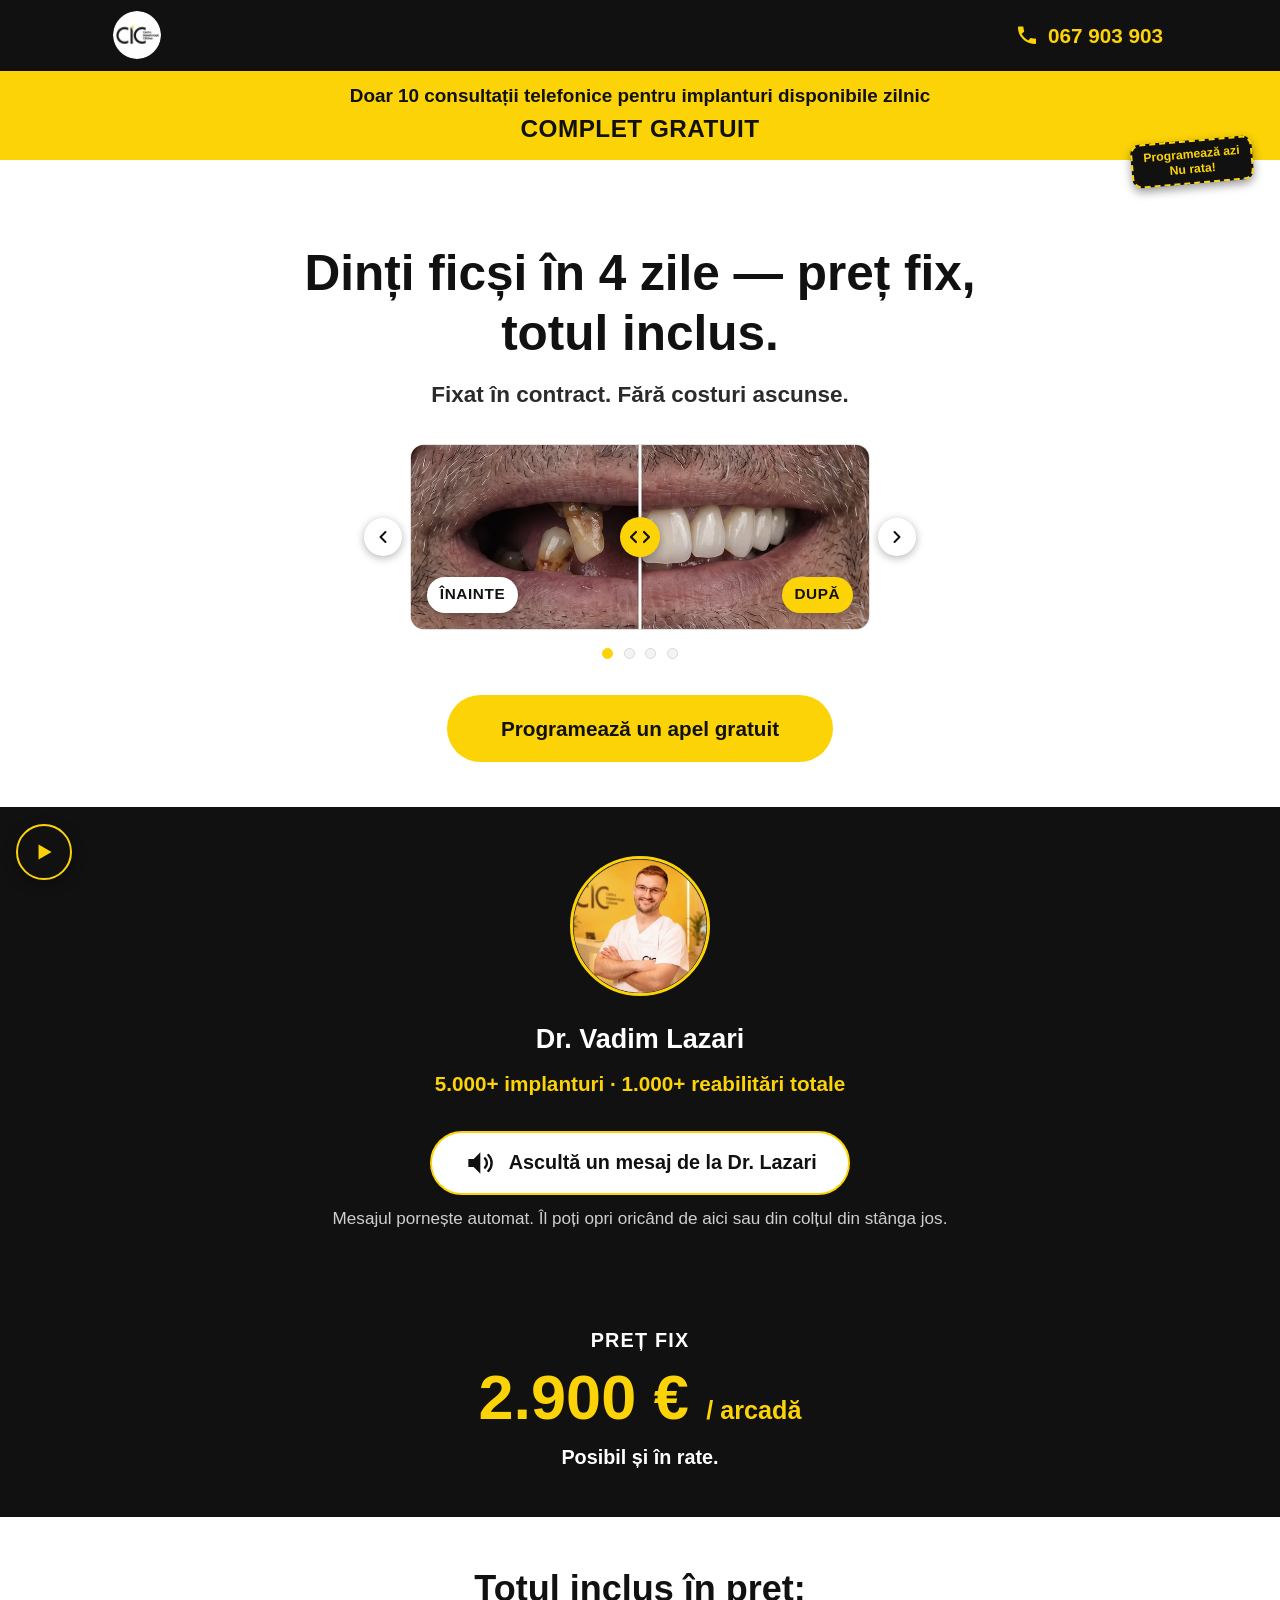
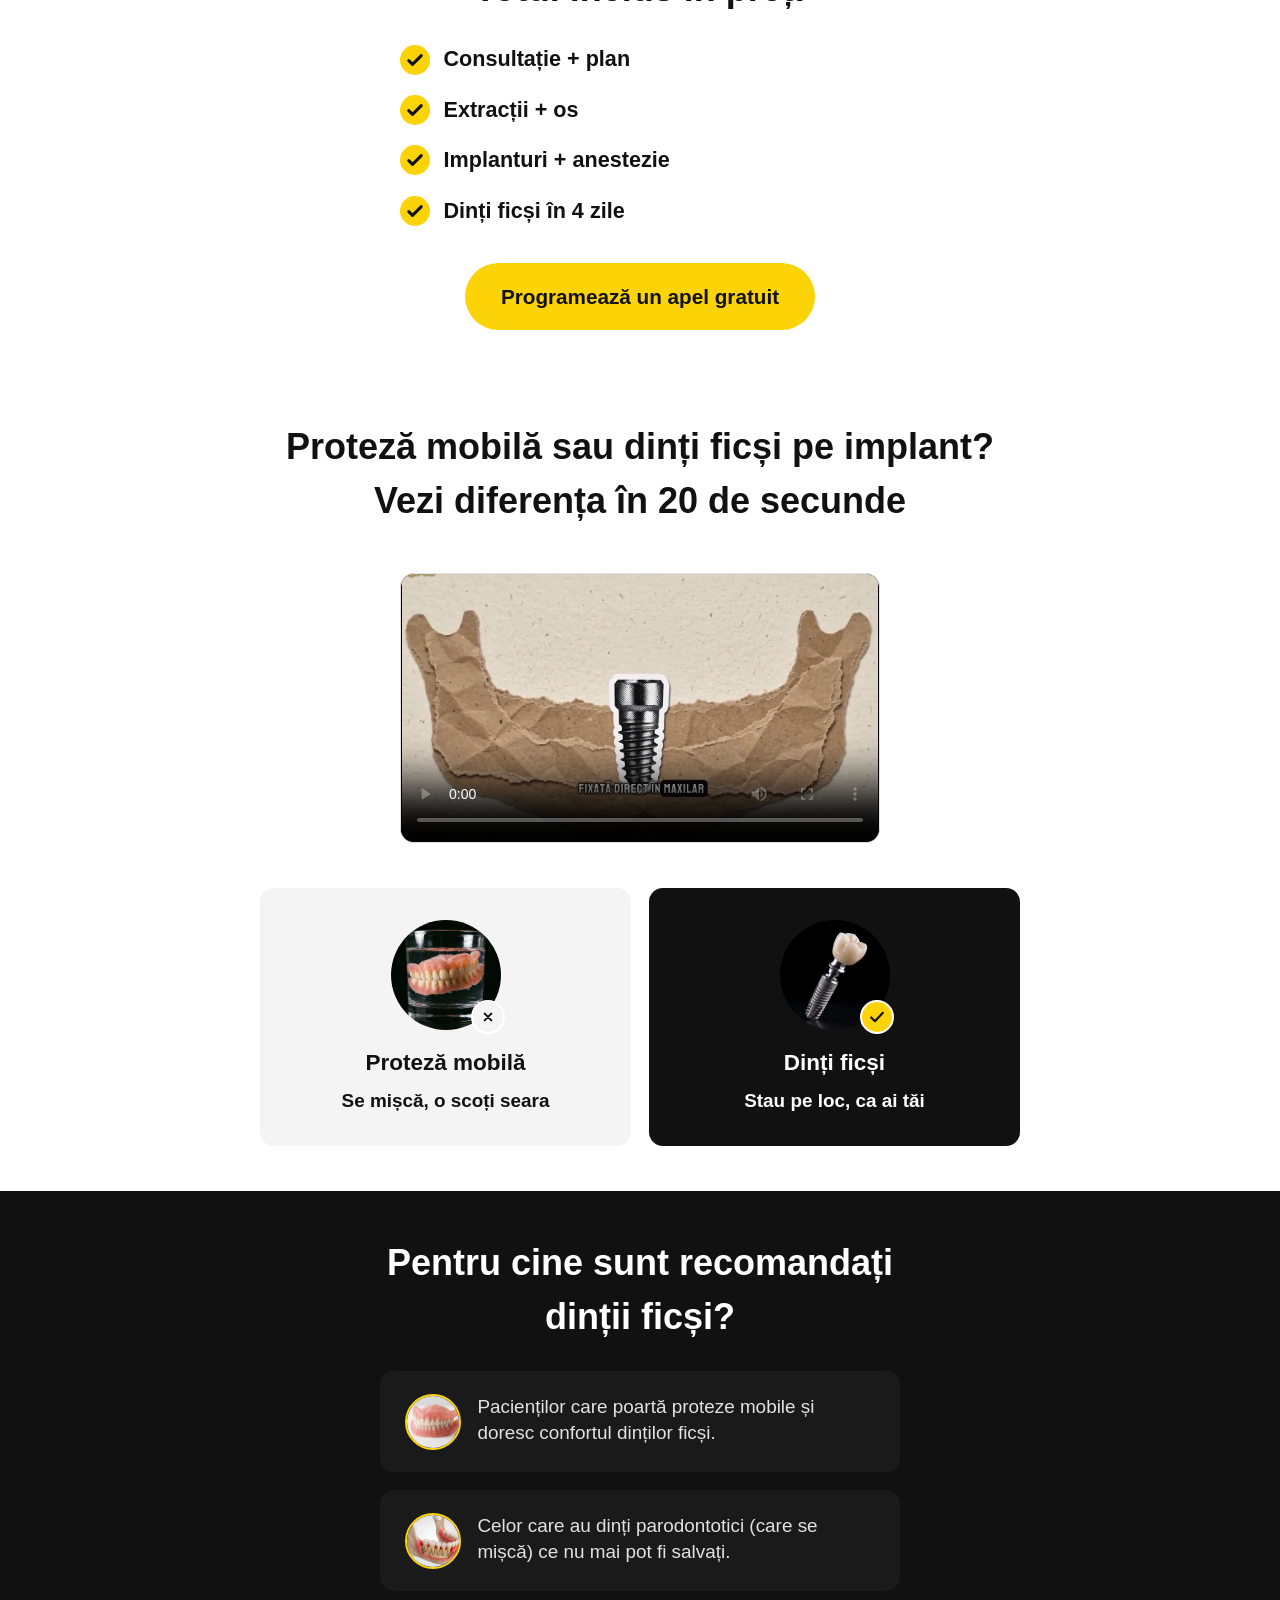
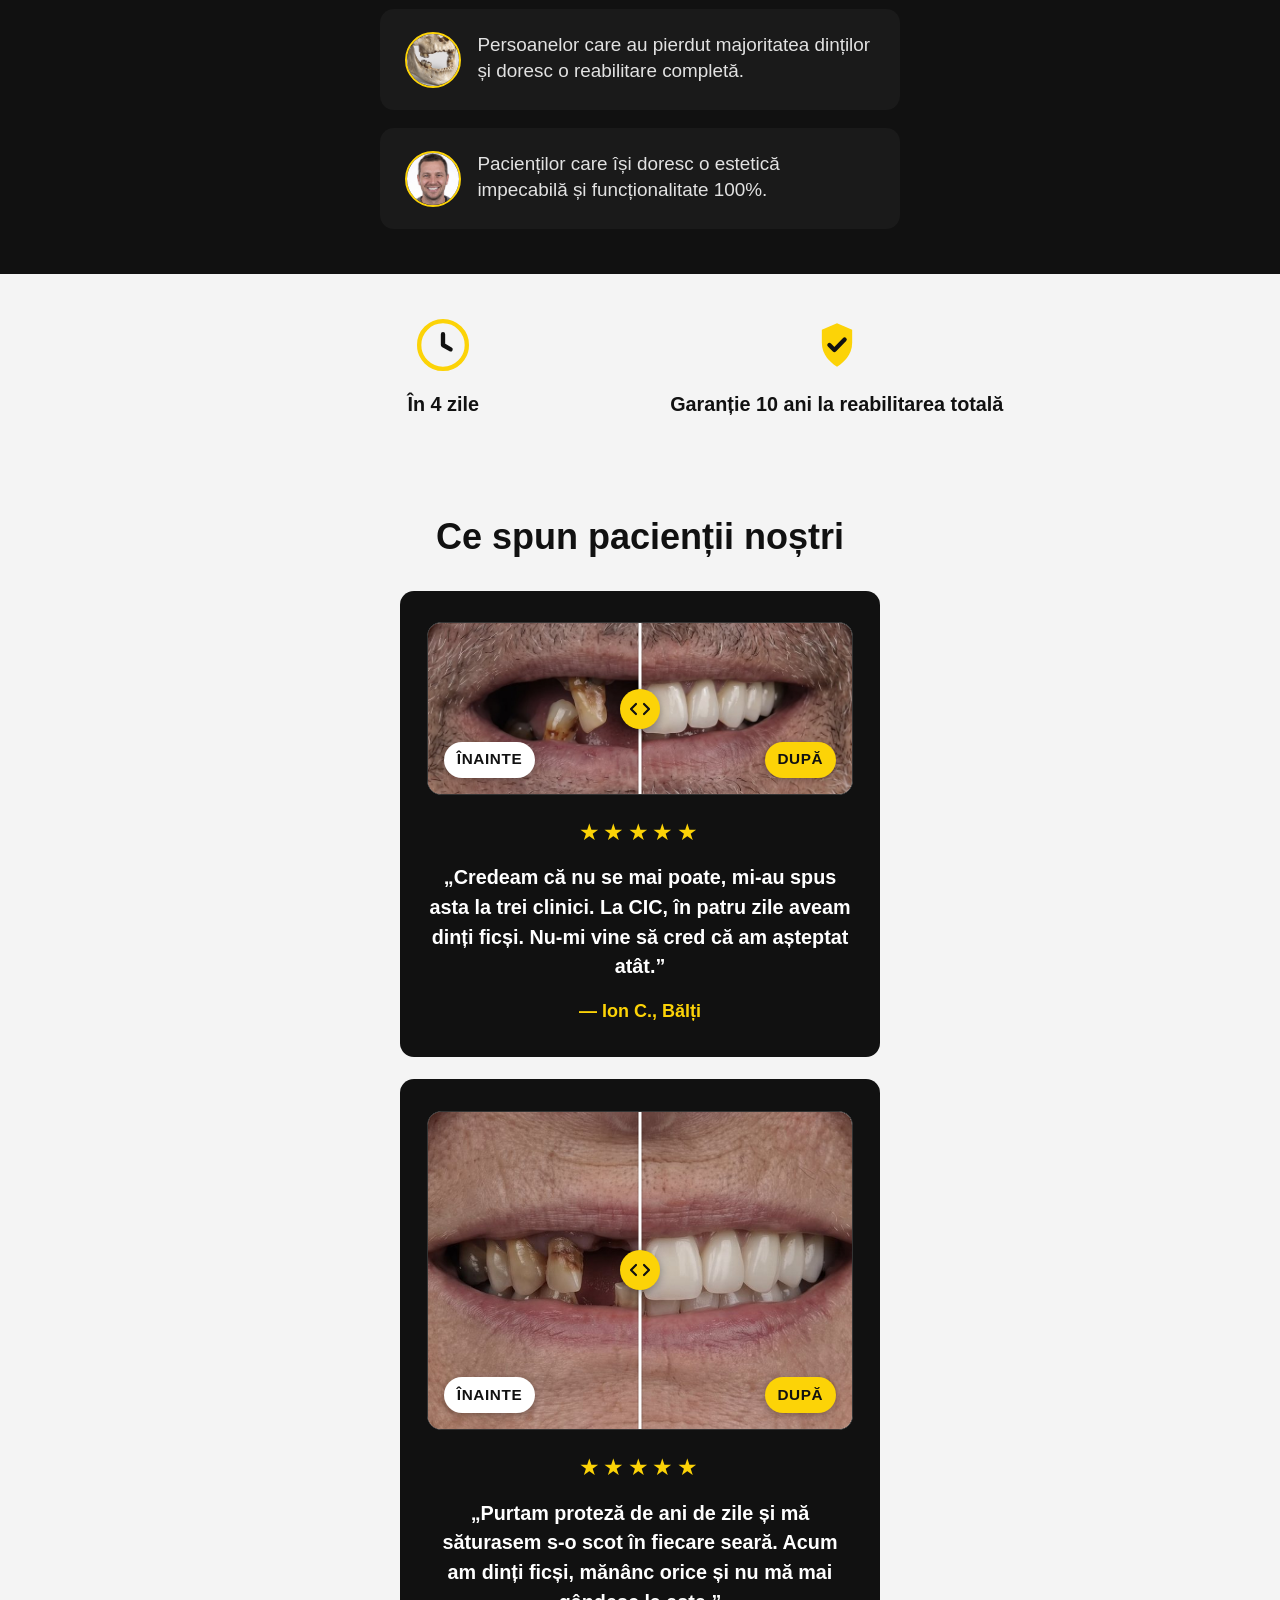
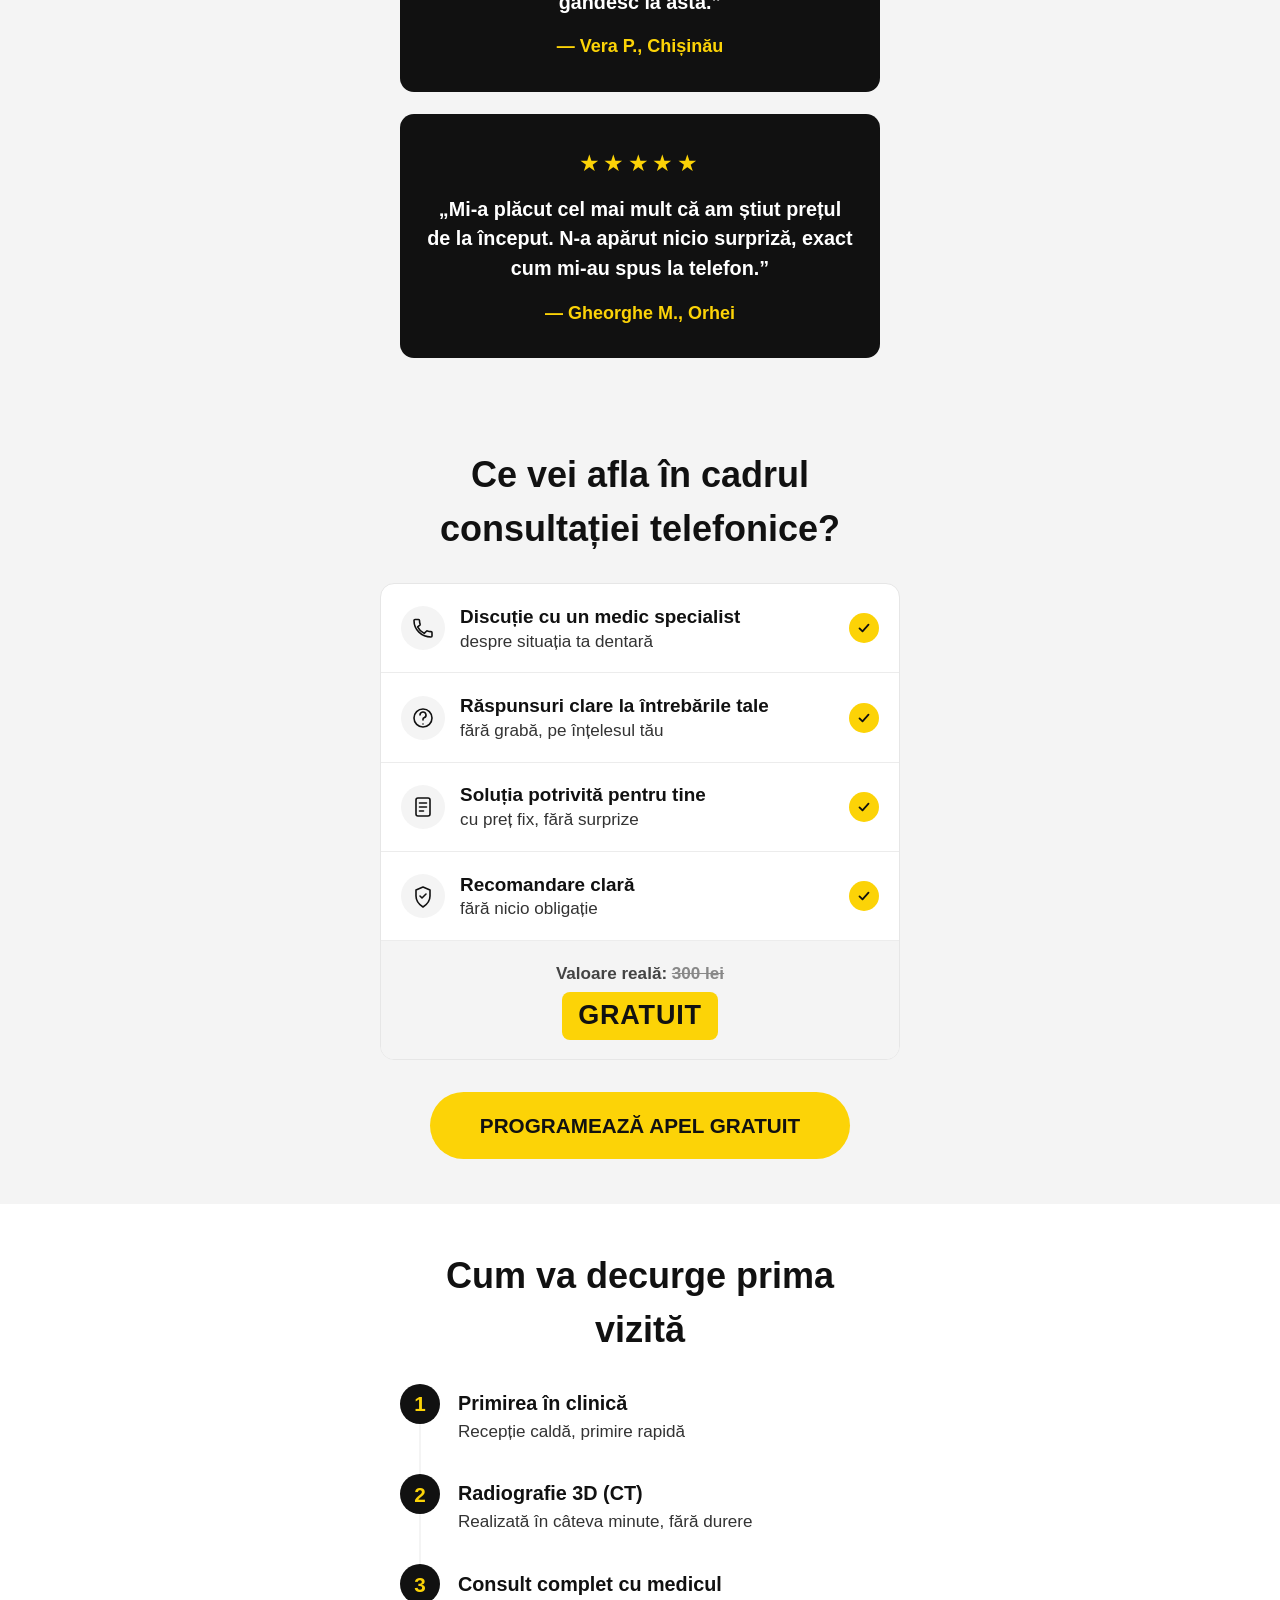
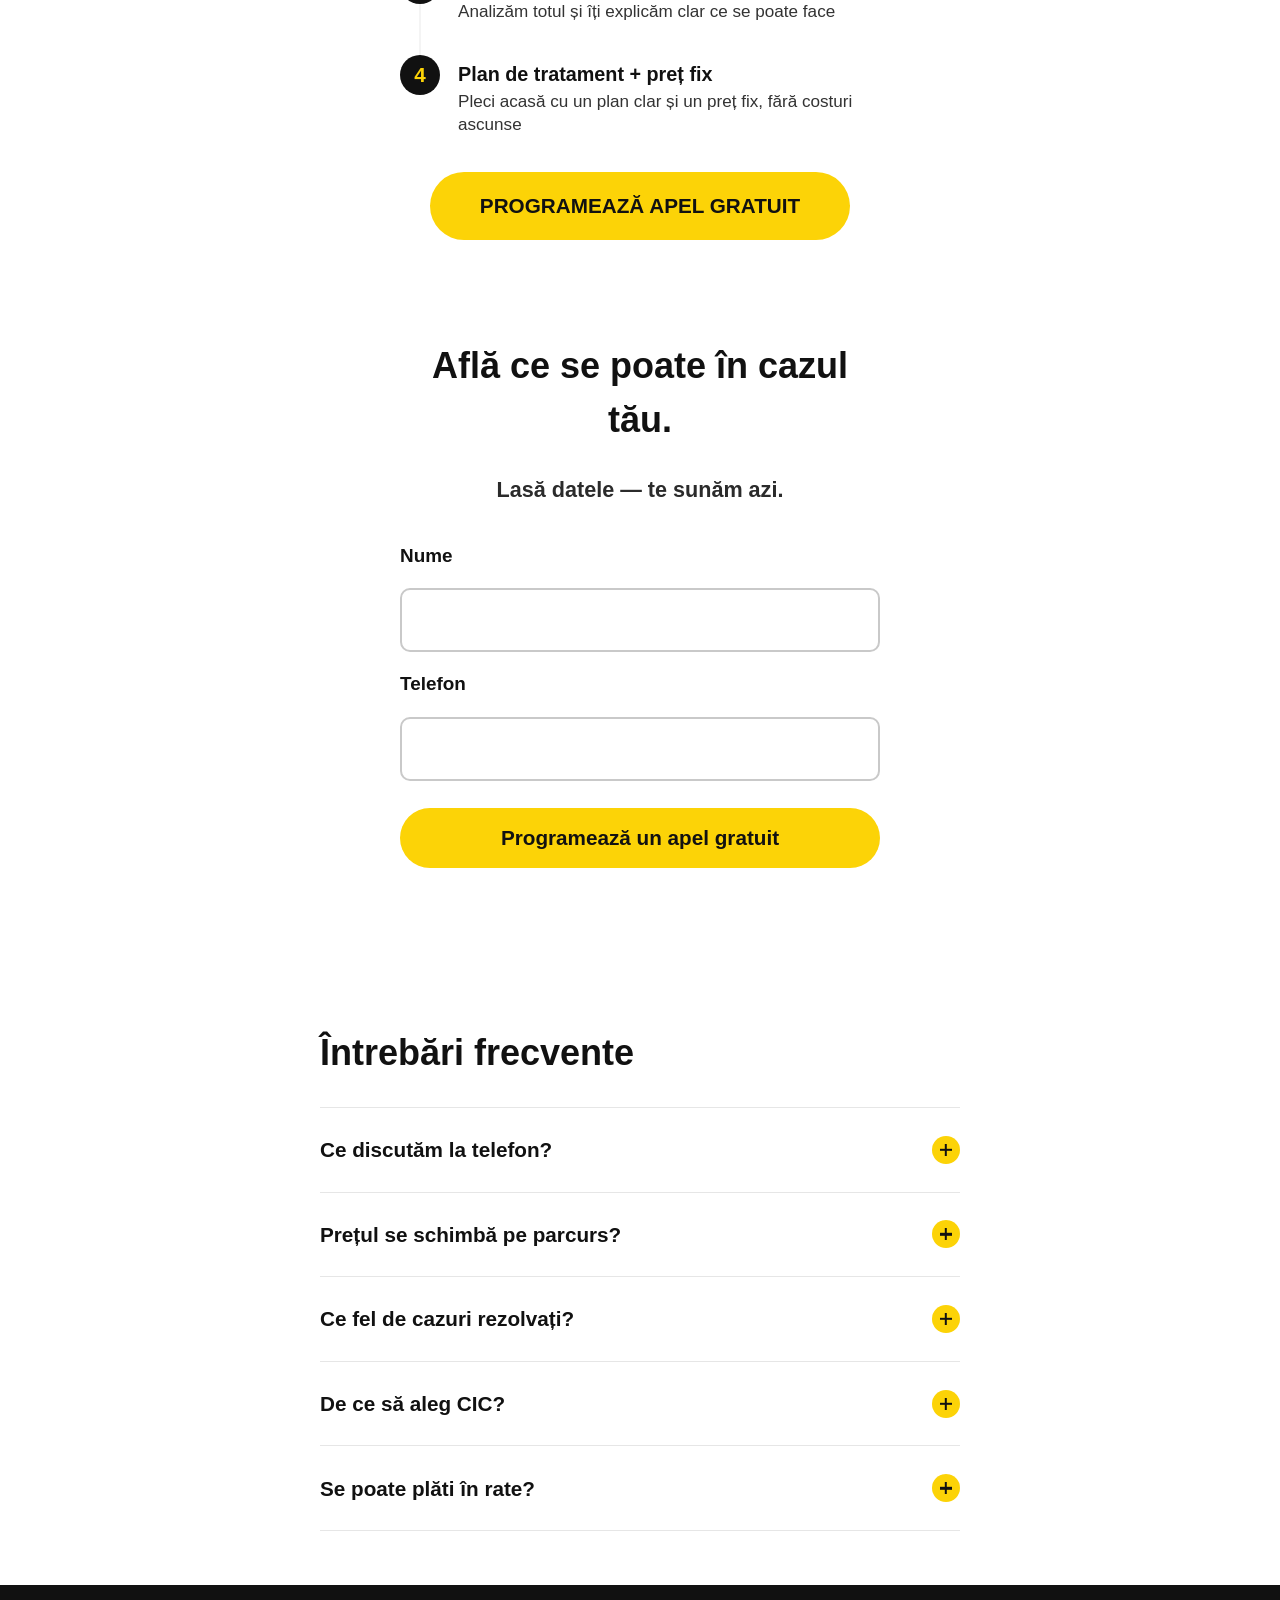
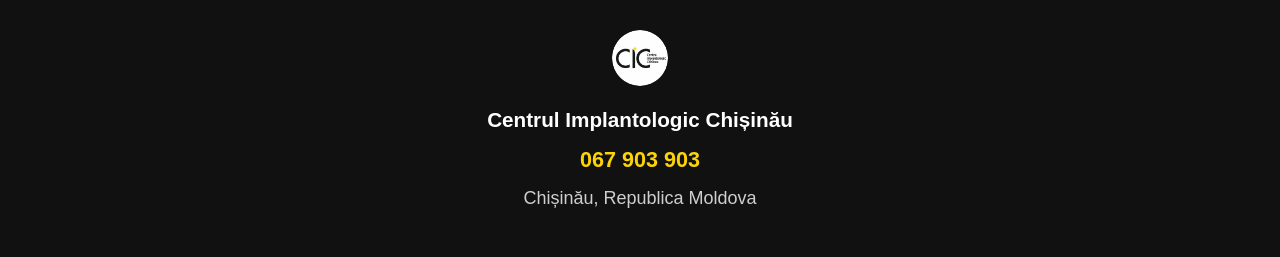
==== commit 9e111e9e: "Autoplay the doctor's audio message, add a persistent stop/play button - Attempt audio.play() as soo" ====
--- a/index.html
+++ b/index.html
@@ -7,6 +7,25 @@
 <meta name="description" content="Dinți ficși în 4 zile, preț fix, totul inclus. Programează un apel gratuit la Centrul Implantologic Chișinău.">
 <link rel="icon" type="image/png" href="assets/logo-cic.png">
 <link rel="stylesheet" href="assets/css/style.css">
+
+<!-- Meta Pixel Code — ID-ul e public, nu e secret, se pune direct aici.
+     Înlocuiți YOUR_PIXEL_ID cu Pixel ID-ul real din Meta Events Manager. -->
+<script>
+!function(f,b,e,v,n,t,s)
+{if(f.fbq)return;n=f.fbq=function(){n.callMethod?
+n.callMethod.apply(n,arguments):n.queue.push(arguments)};
+if(!f._fbq)f._fbq=n;n.push=n;n.loaded=!0;n.version='2.0';
+n.queue=[];t=b.createElement(e);t.async=!0;
+t.src=v;s=b.getElementsByTagName(e)[0];
+s.parentNode.insertBefore(t,s)}(window, document,'script',
+'https://connect.facebook.net/en_US/fbevents.js');
+fbq('init', 'YOUR_PIXEL_ID');
+fbq('track', 'PageView');
+</script>
+<noscript><img height="1" width="1" style="display:none" alt=""
+src="https://www.facebook.com/tr?id=YOUR_PIXEL_ID&ev=PageView&noscript=1"
+/></noscript>
+<!-- End Meta Pixel Code -->
 </head>
 <body>
 
@@ -134,8 +153,8 @@
         </svg>
         <span id="audioLabel">Ascultă un mesaj de la Dr. Lazari</span>
       </button>
-      <p class="audio-module__hint">Apasă pentru a asculta — pornirea nu este automată.</p>
-      <audio id="drAudio" preload="none">
+      <p class="audio-module__hint">Mesajul pornește automat. Îl poți opri oricând de aici sau din colțul din stânga jos.</p>
+      <audio id="drAudio" preload="auto">
         <source src="assets/audio/dr-lazari-mesaj.mp3" type="audio/mpeg">
         Browserul dumneavoastră nu suportă redarea audio.
       </audio>
@@ -439,6 +458,12 @@
   </div>
 </footer>
 
+<!-- ===== BUTON AUDIO FLOTANT (permanent, colț stânga jos) ===== -->
+<button type="button" id="audioFab" class="audio-fab" aria-pressed="false" aria-label="Oprește mesajul audio de la Dr. Lazari" hidden>
+  <svg class="audio-fab__icon-pause" viewBox="0 0 24 24" aria-hidden="true"><rect x="6" y="5" width="4" height="14" rx="1" fill="currentColor"/><rect x="14" y="5" width="4" height="14" rx="1" fill="currentColor"/></svg>
+  <svg class="audio-fab__icon-play" viewBox="0 0 24 24" aria-hidden="true"><path d="M7 5l12 7-12 7V5z" fill="currentColor"/></svg>
+</button>
+
 <!-- ===== BARĂ FIXĂ MOBIL ===== -->
 <div class="mobile-sticky">
   <a href="#formular" class="mobile-sticky__link">Programează apel</a>
--- a/assets/css/style.css
+++ b/assets/css/style.css
@@ -373,13 +373,14 @@
 .doctor{background:var(--black);color:var(--white);padding:2.75rem 1.25rem;text-align:center;}
 .doctor__inner{max-width:var(--max);margin:0 auto;}
 .doctor__photo{
+  position:relative;
   width:140px;height:140px;aspect-ratio:1/1;flex-shrink:0;border-radius:50%;
   background:#222;
   border:3px solid var(--yellow);
   margin:0 auto 1.25rem;
   overflow:hidden;
 }
-.doctor__photo img{display:block;width:100%;height:100%;object-fit:cover;}
+.doctor__photo img{display:block;position:absolute;inset:0;width:100%;height:100%;object-fit:cover;}
 .doctor__name{font-size:1.5rem;font-weight:900;margin-bottom:.5rem;}
 .doctor__stat{font-size:1.15rem;font-weight:700;color:var(--yellow);}
 
@@ -422,12 +423,13 @@
   flex-shrink:0;
 }
 .compare__photo-circle{
+  position:relative;
   display:block;
   width:100%;height:100%;
   border-radius:50%;
   overflow:hidden;
 }
-.compare__photo-circle img{display:block;width:100%;height:100%;object-fit:cover;}
+.compare__photo-circle img{display:block;position:absolute;inset:0;width:100%;height:100%;object-fit:cover;}
 .compare__badge{
   position:absolute;
   right:-4px;bottom:-4px;
@@ -459,13 +461,14 @@
 }
 .who-for__card:last-child{margin-bottom:0;}
 .who-for__icon{
+  position:relative;
   flex-shrink:0;
   width:56px;height:56px;
   border-radius:50%;
   overflow:hidden;
   border:2px solid var(--yellow);
 }
-.who-for__icon img{display:block;width:100%;height:100%;object-fit:cover;}
+.who-for__icon img{display:block;position:absolute;inset:0;width:100%;height:100%;object-fit:cover;}
 .who-for__card p{font-size:1.05rem;color:#e2e2e2;line-height:1.4;}
 
 /* ---------- Insigne de încredere ---------- */
@@ -710,6 +713,35 @@
 }
 .footer__address{color:#cfcfcf;font-size:1rem;}
 
+/* ---------- Buton audio flotant (permanent) ---------- */
+.audio-fab{
+  position:fixed;
+  left:16px;
+  bottom:20px;
+  z-index:70;
+  width:56px;height:56px;
+  border-radius:50%;
+  background:var(--black);
+  color:var(--yellow);
+  border:2px solid var(--yellow);
+  display:flex;
+  align-items:center;
+  justify-content:center;
+  box-shadow:0 4px 14px rgba(0,0,0,.35);
+  cursor:pointer;
+  padding:0;
+}
+.audio-fab[hidden]{display:none;}
+.audio-fab svg{width:26px;height:26px;}
+.audio-fab__icon-pause{display:none;}
+.audio-fab[aria-pressed="true"] .audio-fab__icon-pause{display:block;}
+.audio-fab[aria-pressed="true"] .audio-fab__icon-play{display:none;}
+.audio-fab:focus-visible{outline:3px solid var(--yellow);outline-offset:2px;}
+
+@media (max-width:640px){
+  .audio-fab{bottom:96px;}
+}
+
 /* ---------- Bară fixă mobil ---------- */
 .mobile-sticky{
   display:none;
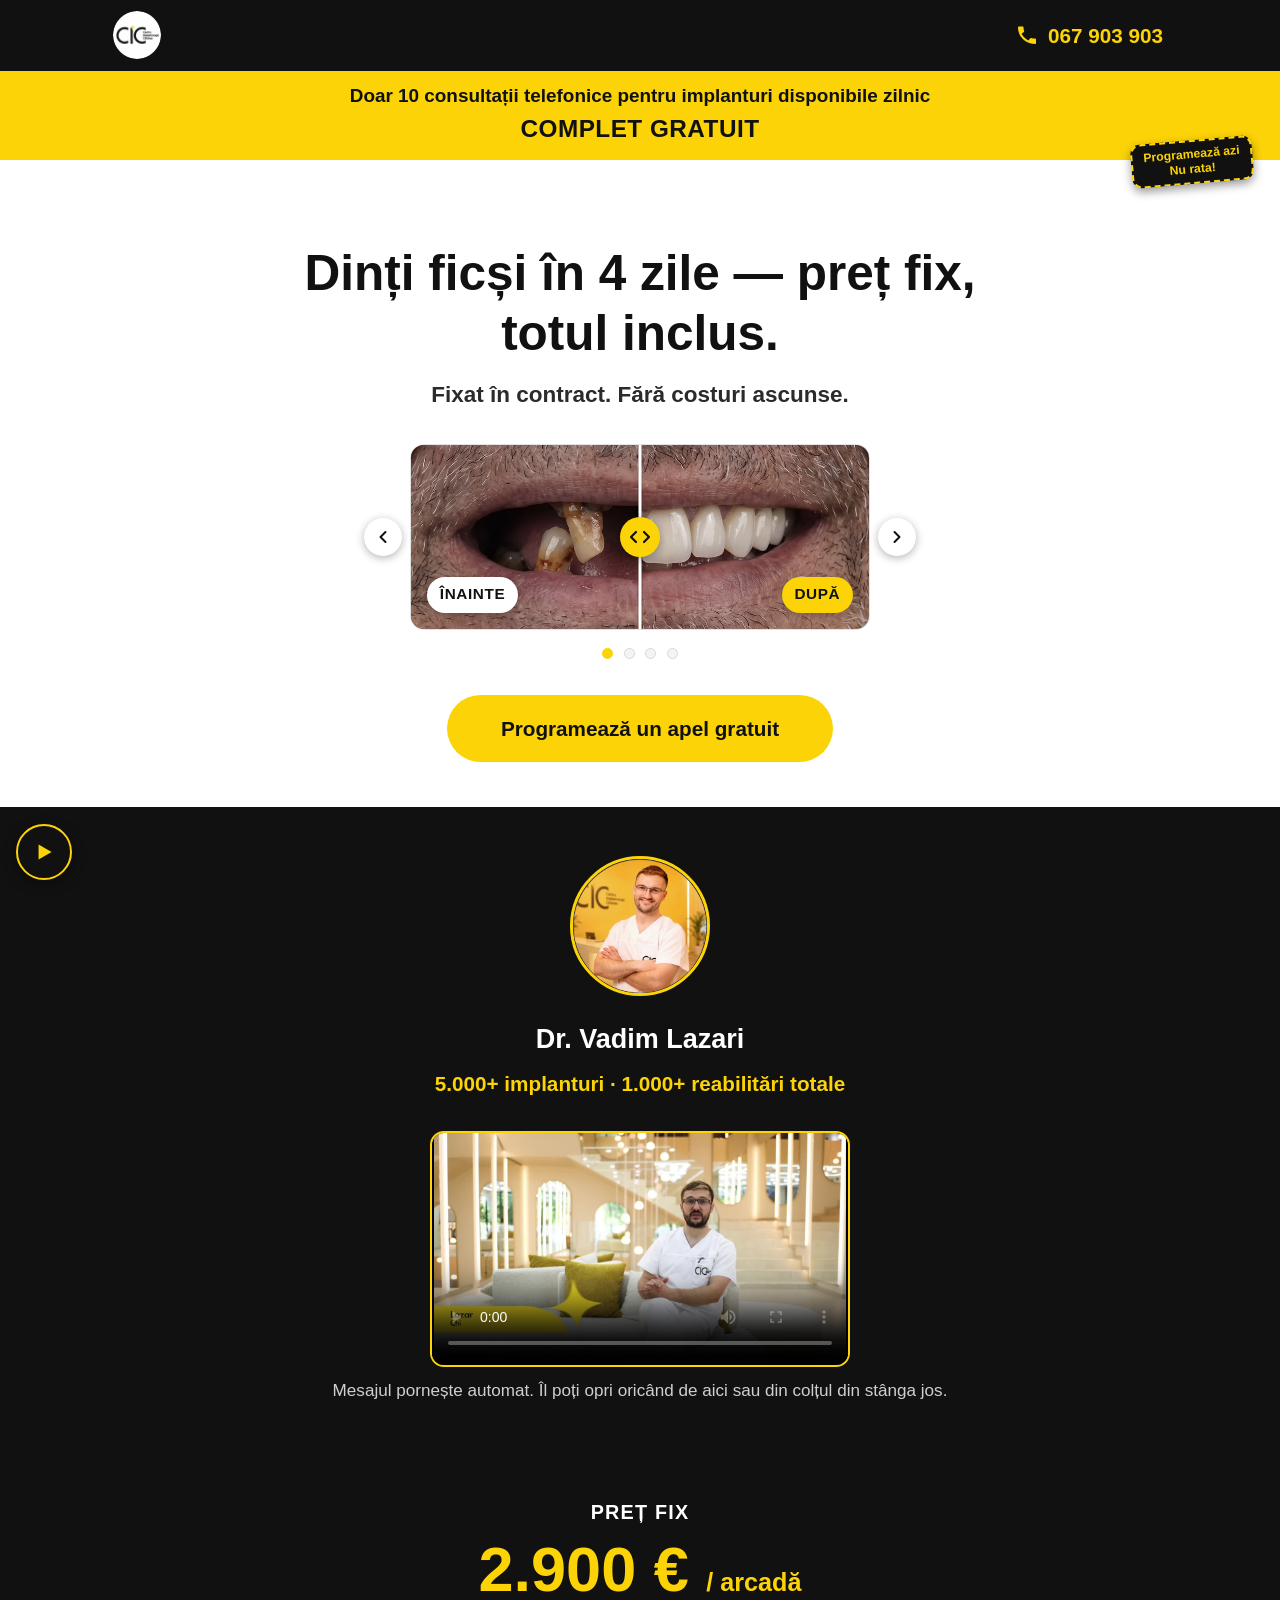
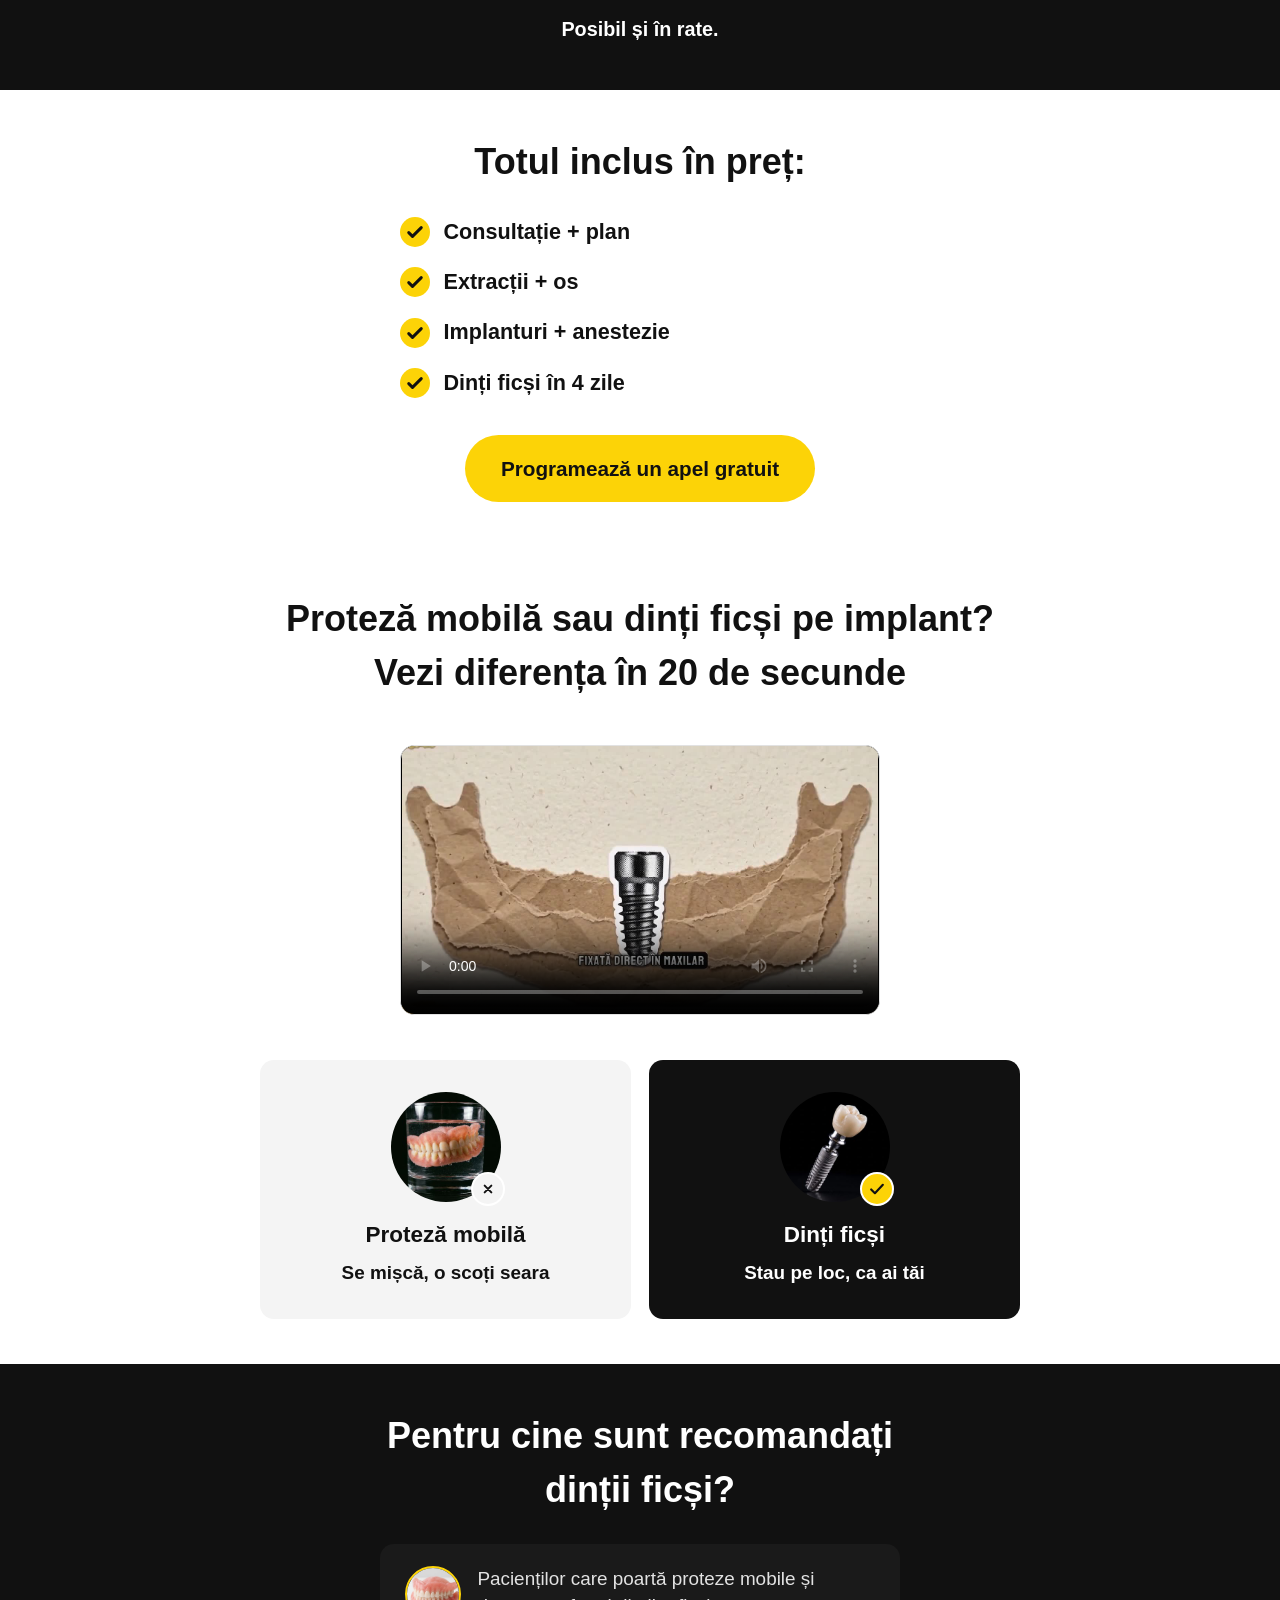
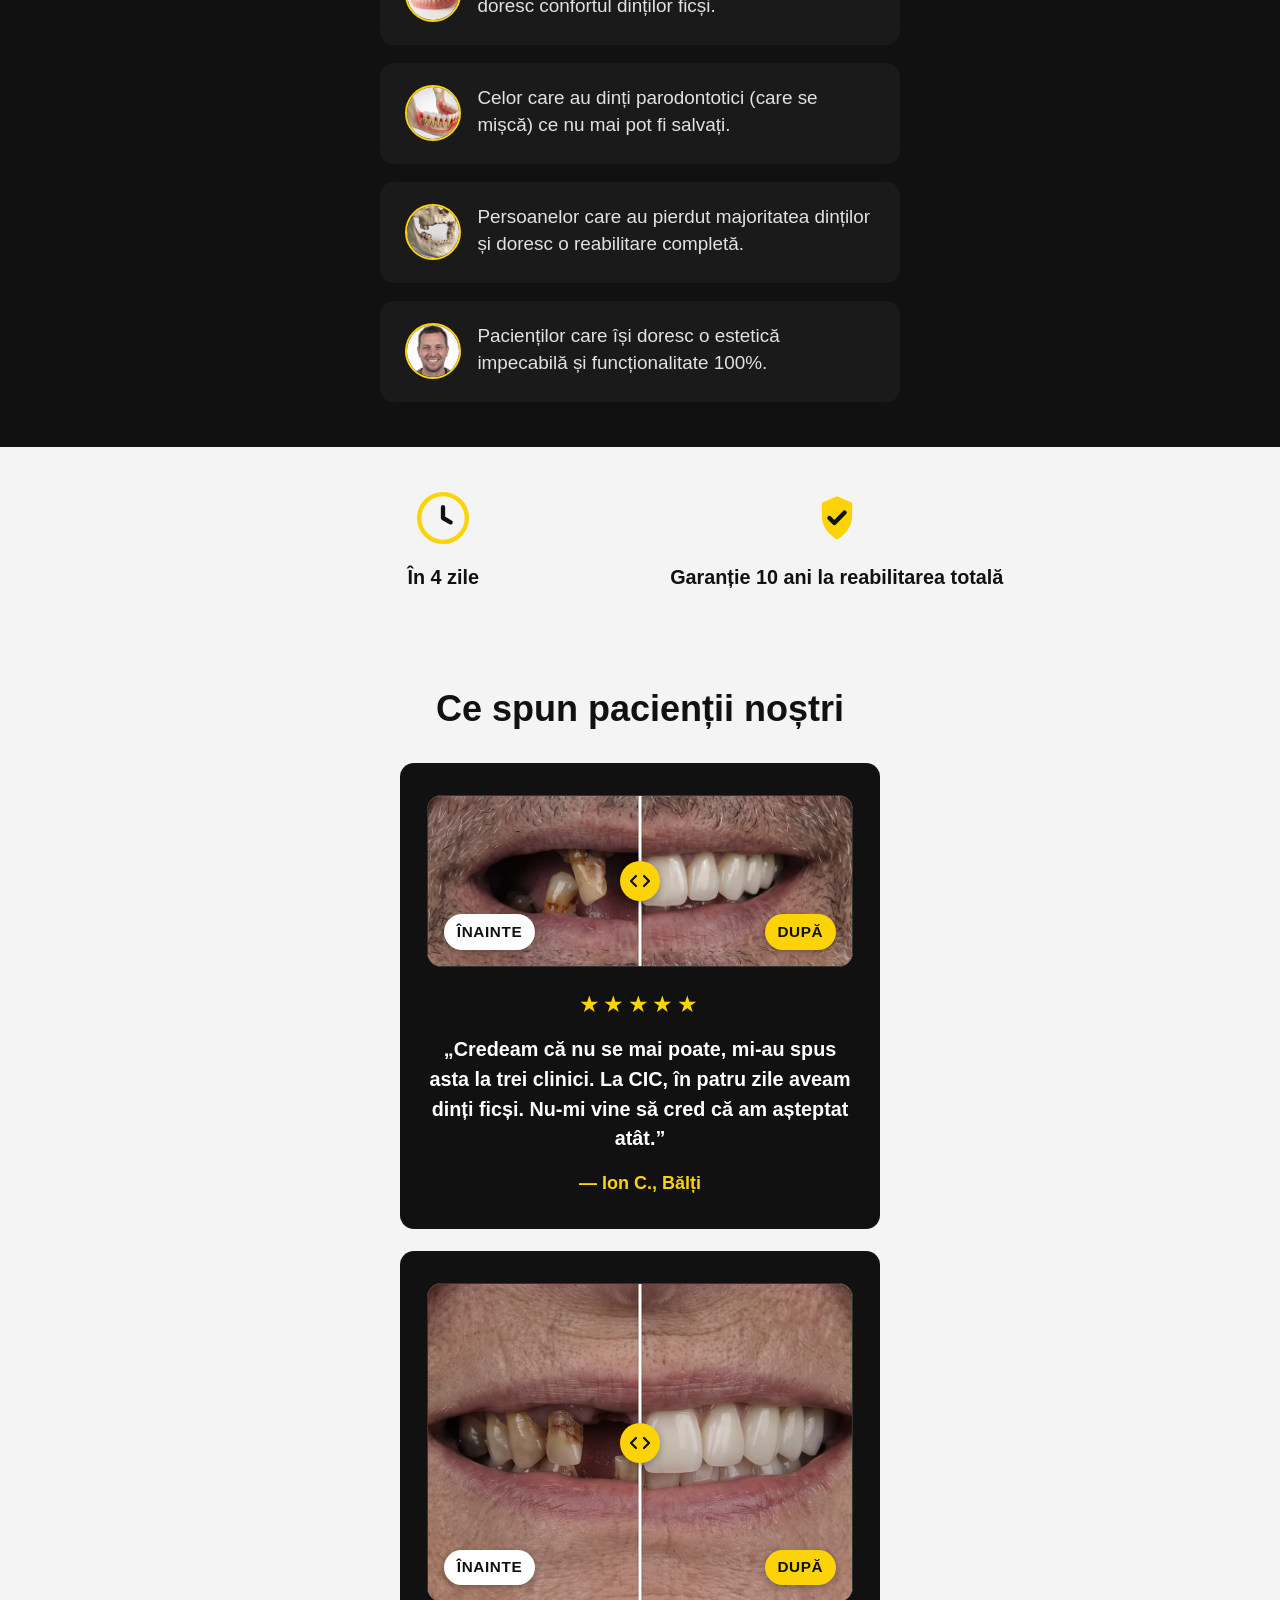
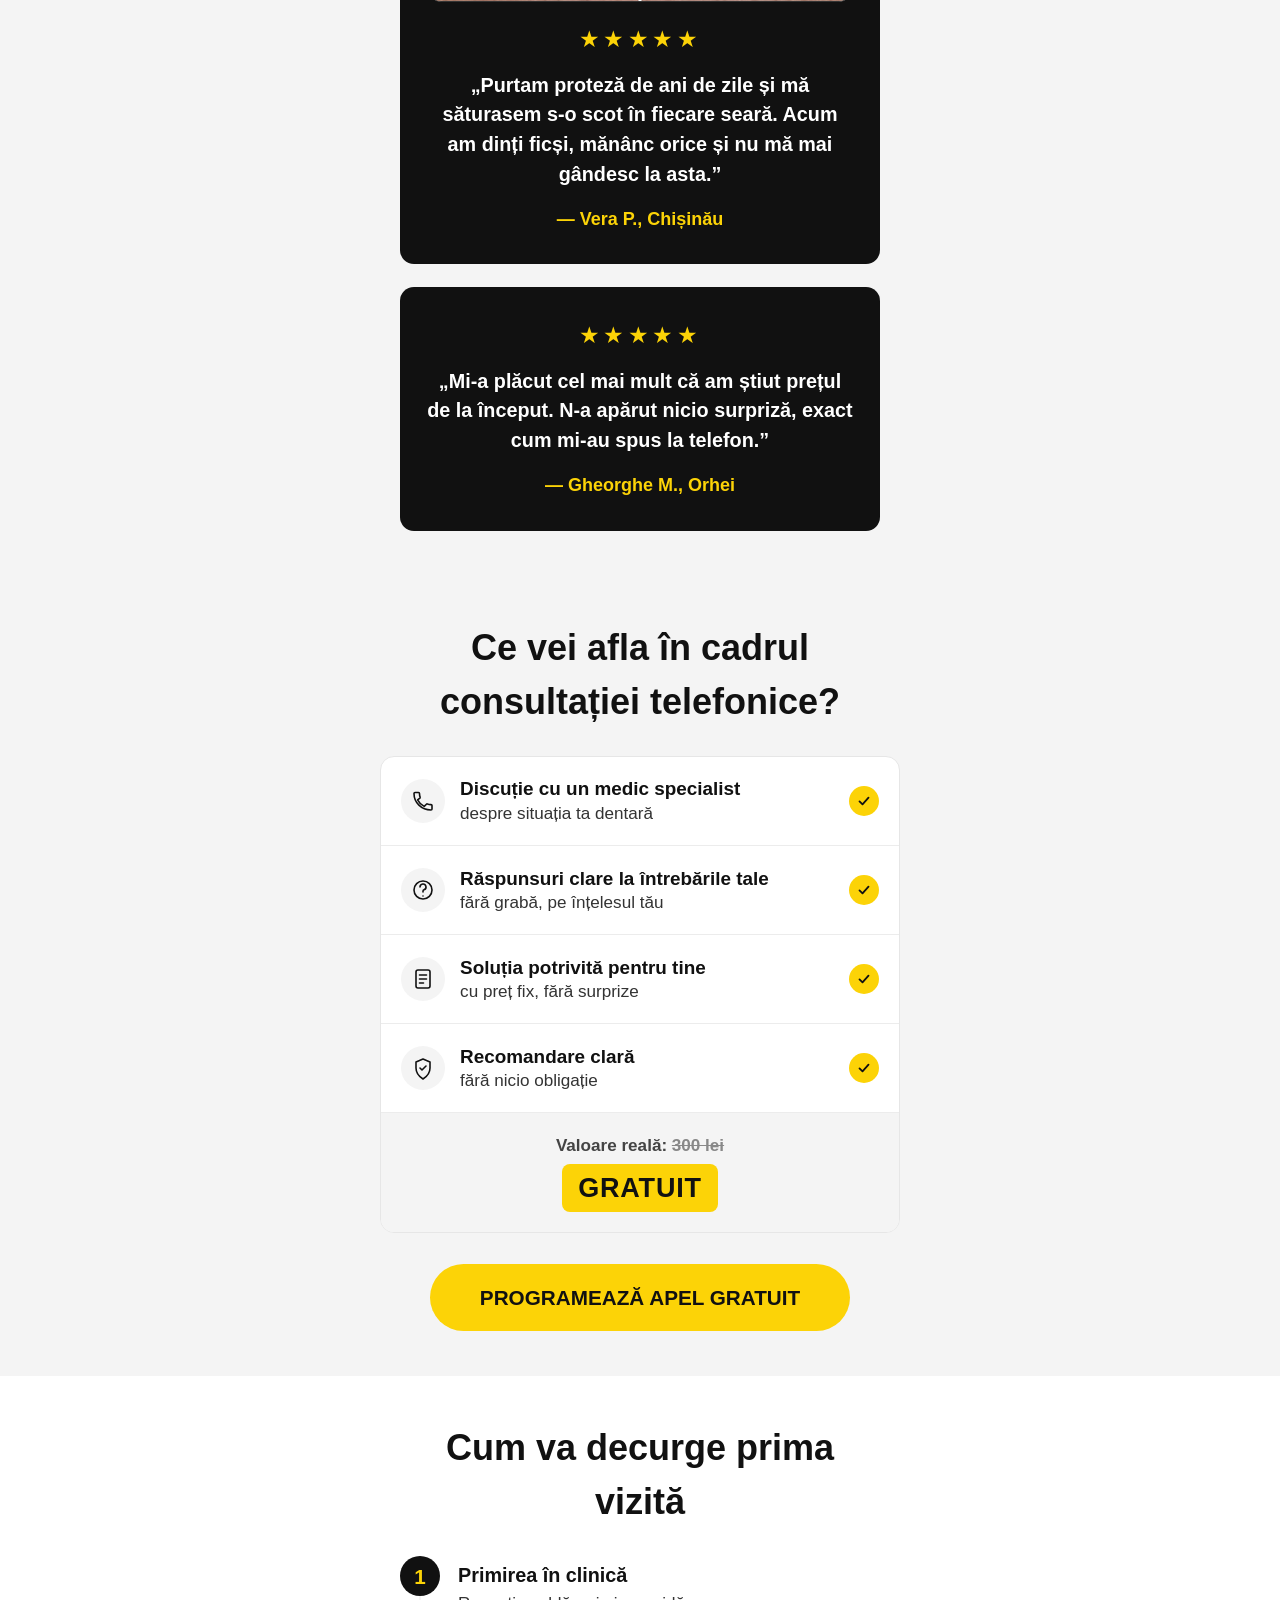
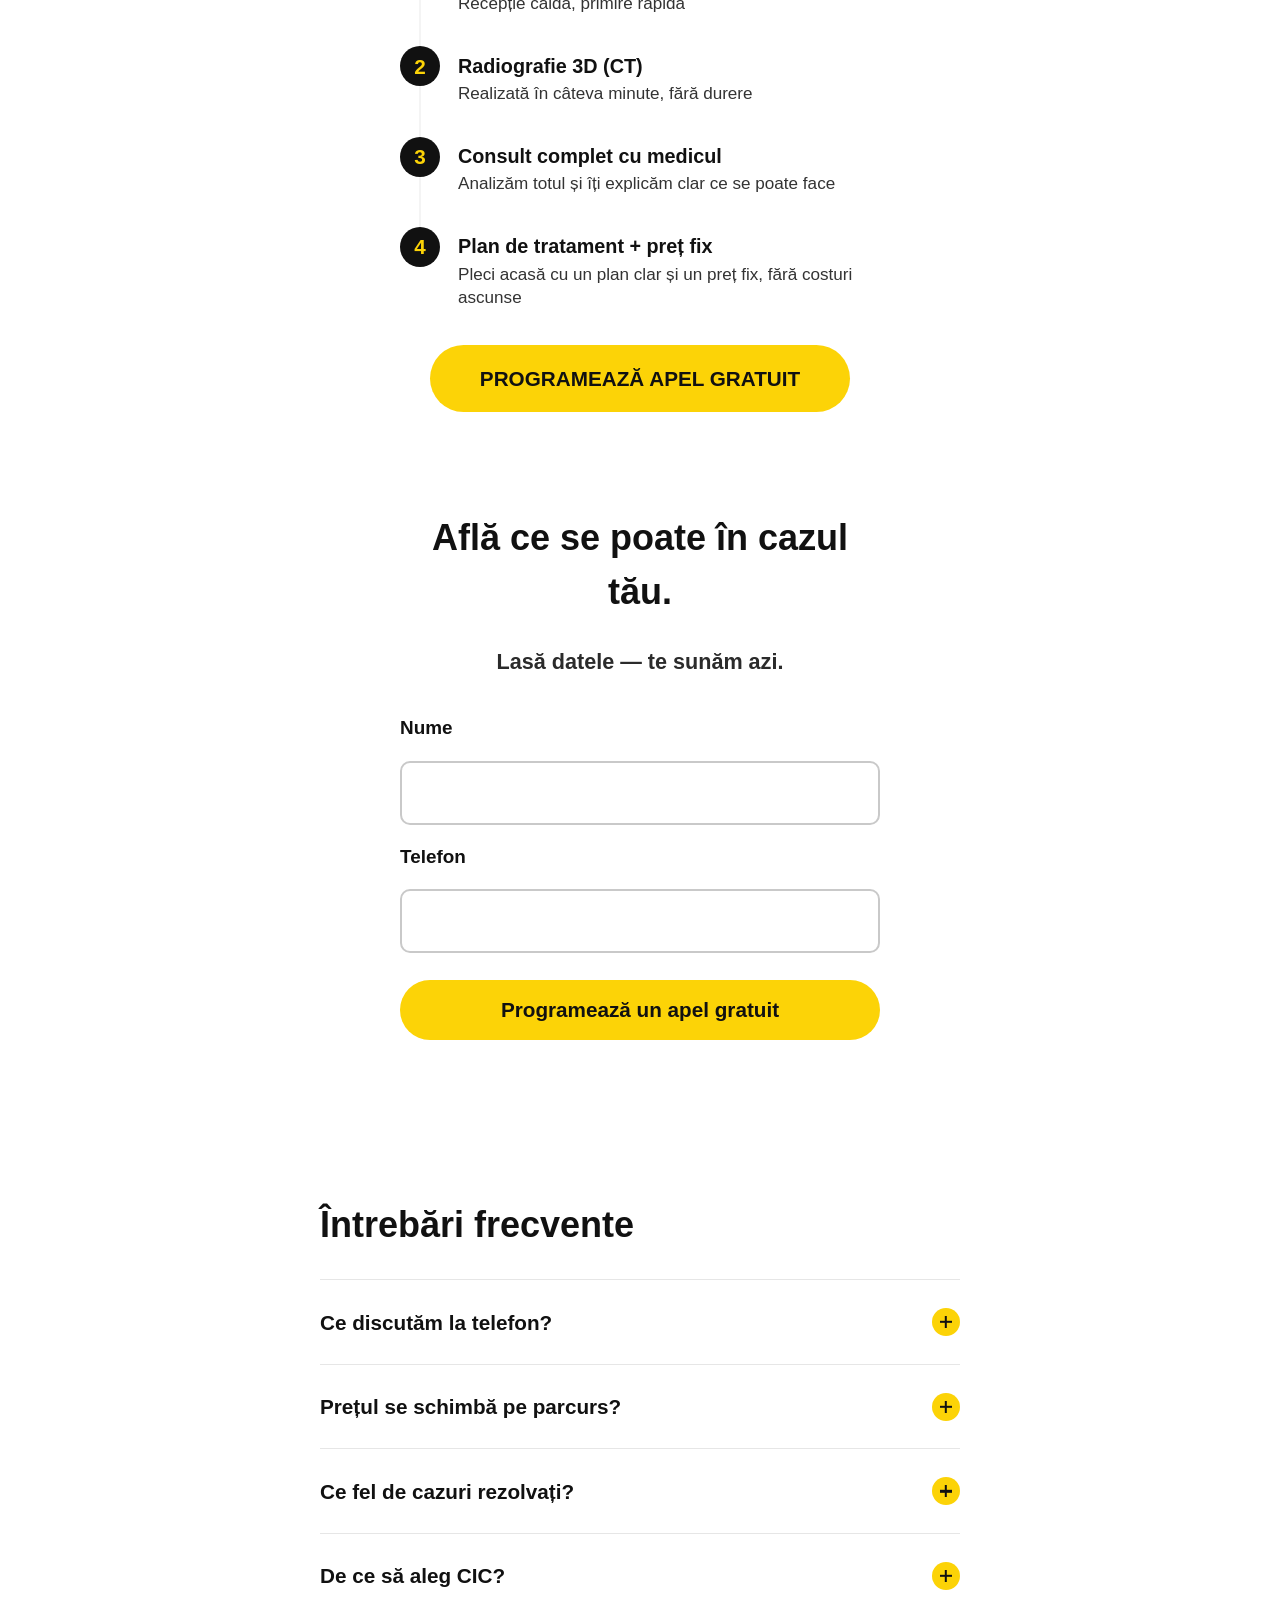
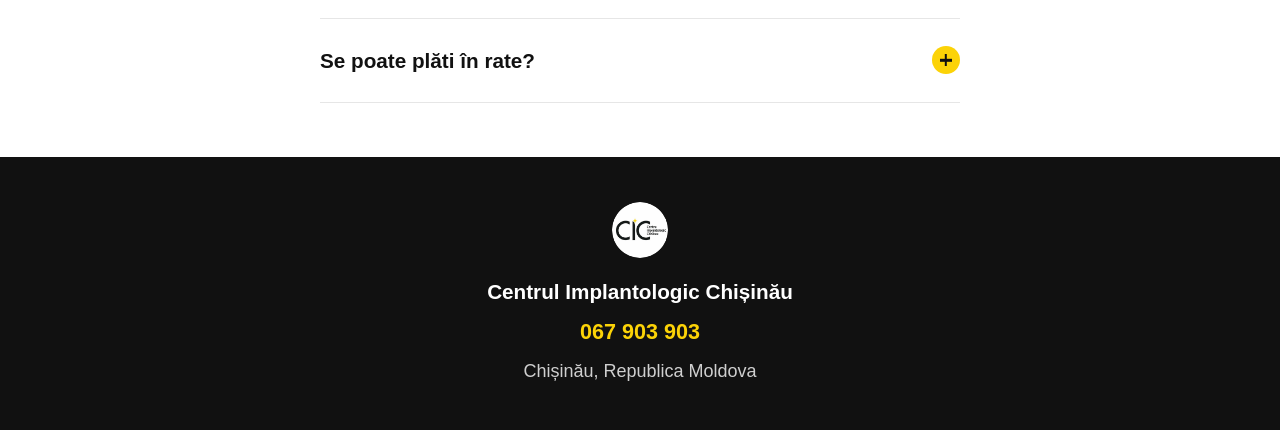
==== commit 9855028c: "Înlocuiește mesajul audio al medicului cu mesaj video - Adaugă assets/video/dr-lazari-mesaj.mp4, tra" ====
--- a/index.html
+++ b/index.html
@@ -137,8 +137,8 @@
     </div>
   </section>
 
-  <!-- ===== MEDIC + MESAJ AUDIO ===== -->
-  <section class="doctor" aria-label="Mesaj audio de la Dr. Vadim Lazari">
+  <!-- ===== MEDIC + MESAJ VIDEO ===== -->
+  <section class="doctor" aria-label="Mesaj video de la Dr. Vadim Lazari">
     <div class="doctor__inner">
       <div class="doctor__photo">
         <img src="assets/img/dr-lazari.png" alt="Dr. Vadim Lazari, fondator Centrul Implantologic Chișinău" width="400" height="400">
@@ -146,18 +146,13 @@
       <p class="doctor__name">Dr. Vadim Lazari</p>
       <p class="doctor__stat">5.000+ implanturi&nbsp;·&nbsp;1.000+ reabilitări totale</p>
 
-      <button type="button" id="audioToggle" class="audio-btn" aria-pressed="false">
-        <svg class="icon icon--lg" viewBox="0 0 24 24" fill="none" aria-hidden="true">
-          <path d="M4 9v6h4l5 5V4L8 9H4z" fill="currentColor"/>
-          <path id="audioWaves" d="M16.5 8.5a5 5 0 0 1 0 7M19 6a8.5 8.5 0 0 1 0 12" stroke="currentColor" stroke-width="1.8" stroke-linecap="round" fill="none"/>
-        </svg>
-        <span id="audioLabel">Ascultă un mesaj de la Dr. Lazari</span>
-      </button>
+      <div class="doctor__video">
+        <video id="drVideo" controls playsinline preload="auto" poster="assets/img/dr-lazari-video-poster.jpg" aria-label="Mesaj video de la Dr. Vadim Lazari">
+          <source src="assets/video/dr-lazari-mesaj.mp4" type="video/mp4">
+          Browserul dumneavoastră nu suportă redarea video.
+        </video>
+      </div>
       <p class="audio-module__hint">Mesajul pornește automat. Îl poți opri oricând de aici sau din colțul din stânga jos.</p>
-      <audio id="drAudio" preload="auto">
-        <source src="assets/audio/dr-lazari-mesaj.mp3" type="audio/mpeg">
-        Browserul dumneavoastră nu suportă redarea audio.
-      </audio>
     </div>
   </section>
 
@@ -459,7 +454,7 @@
 </footer>
 
 <!-- ===== BUTON AUDIO FLOTANT (permanent, colț stânga jos) ===== -->
-<button type="button" id="audioFab" class="audio-fab" aria-pressed="false" aria-label="Oprește mesajul audio de la Dr. Lazari" hidden>
+<button type="button" id="audioFab" class="audio-fab" aria-pressed="false" aria-label="Oprește mesajul video de la Dr. Lazari" hidden>
   <svg class="audio-fab__icon-pause" viewBox="0 0 24 24" aria-hidden="true"><rect x="6" y="5" width="4" height="14" rx="1" fill="currentColor"/><rect x="14" y="5" width="4" height="14" rx="1" fill="currentColor"/></svg>
   <svg class="audio-fab__icon-play" viewBox="0 0 24 24" aria-hidden="true"><path d="M7 5l12 7-12 7V5z" fill="currentColor"/></svg>
 </button>
--- a/assets/css/style.css
+++ b/assets/css/style.css
@@ -295,28 +295,20 @@
 
 .hero__cta{width:100%;max-width:420px;}
 
-/* ---------- Buton audio (folosit în secțiunea medicului, fundal negru) ---------- */
-.audio-btn{
+/* ---------- Video mesaj medic (secțiunea medicului, fundal negru) ---------- */
+.doctor__video{
   width:100%;
   max-width:420px;
   margin:1.75rem auto 0;
-  display:flex;
-  align-items:center;
-  justify-content:center;
-  gap:.75rem;
-  background:var(--white);
-  color:var(--black);
+}
+.doctor__video video{
+  width:100%;
+  aspect-ratio:16/9;
+  border-radius:var(--radius);
   border:2px solid var(--yellow);
-  border-radius:999px;
-  min-height:64px;
-  font-size:1.1rem;
-  font-weight:800;
-  cursor:pointer;
-  padding:.75rem 1.5rem;
-}
-.audio-btn .icon{color:var(--black);}
-.audio-btn[aria-pressed="true"]{background:var(--yellow);color:var(--black);border-color:var(--yellow);}
-.audio-btn[aria-pressed="true"] .icon{color:var(--black);}
+  background:#000;
+  display:block;
+}
 .audio-module__hint{margin-top:.6rem;font-size:.95rem;color:#cfcfcf;}
 
 /* ---------- Blocul de preț ---------- */
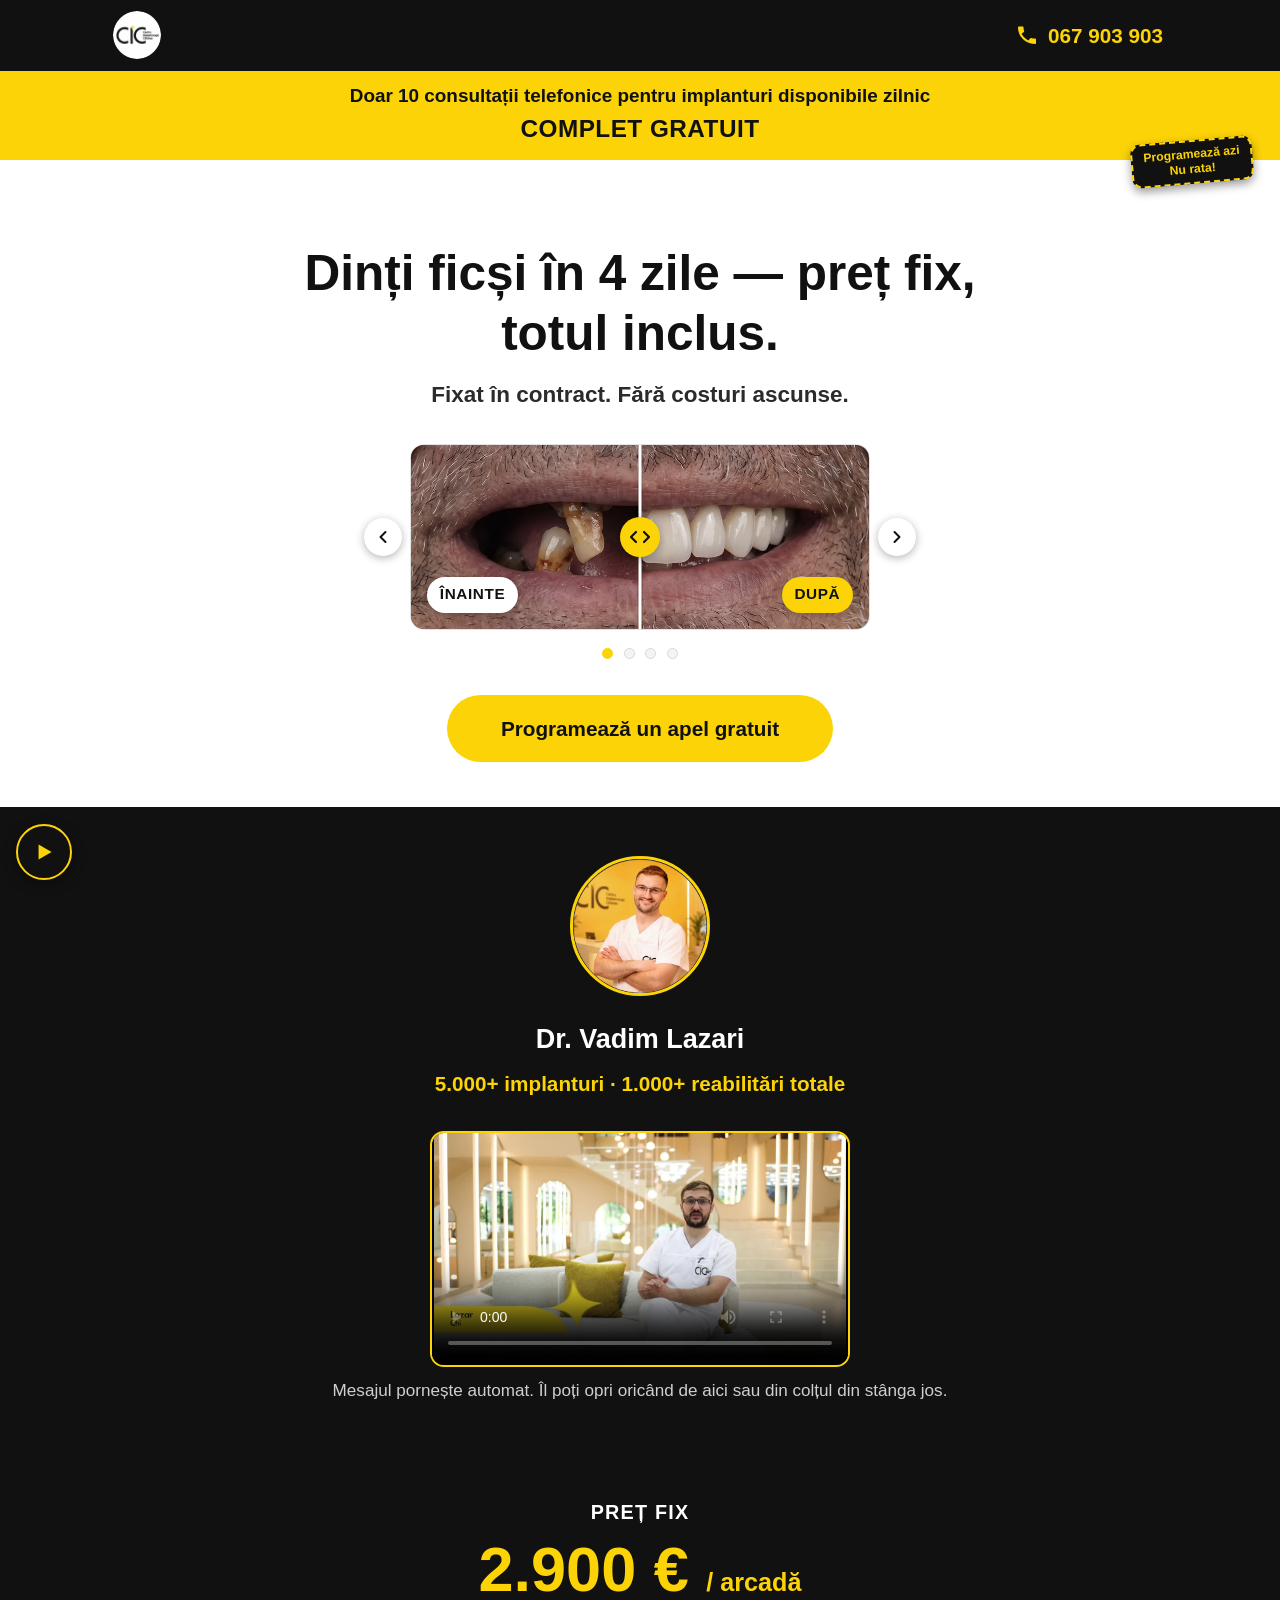
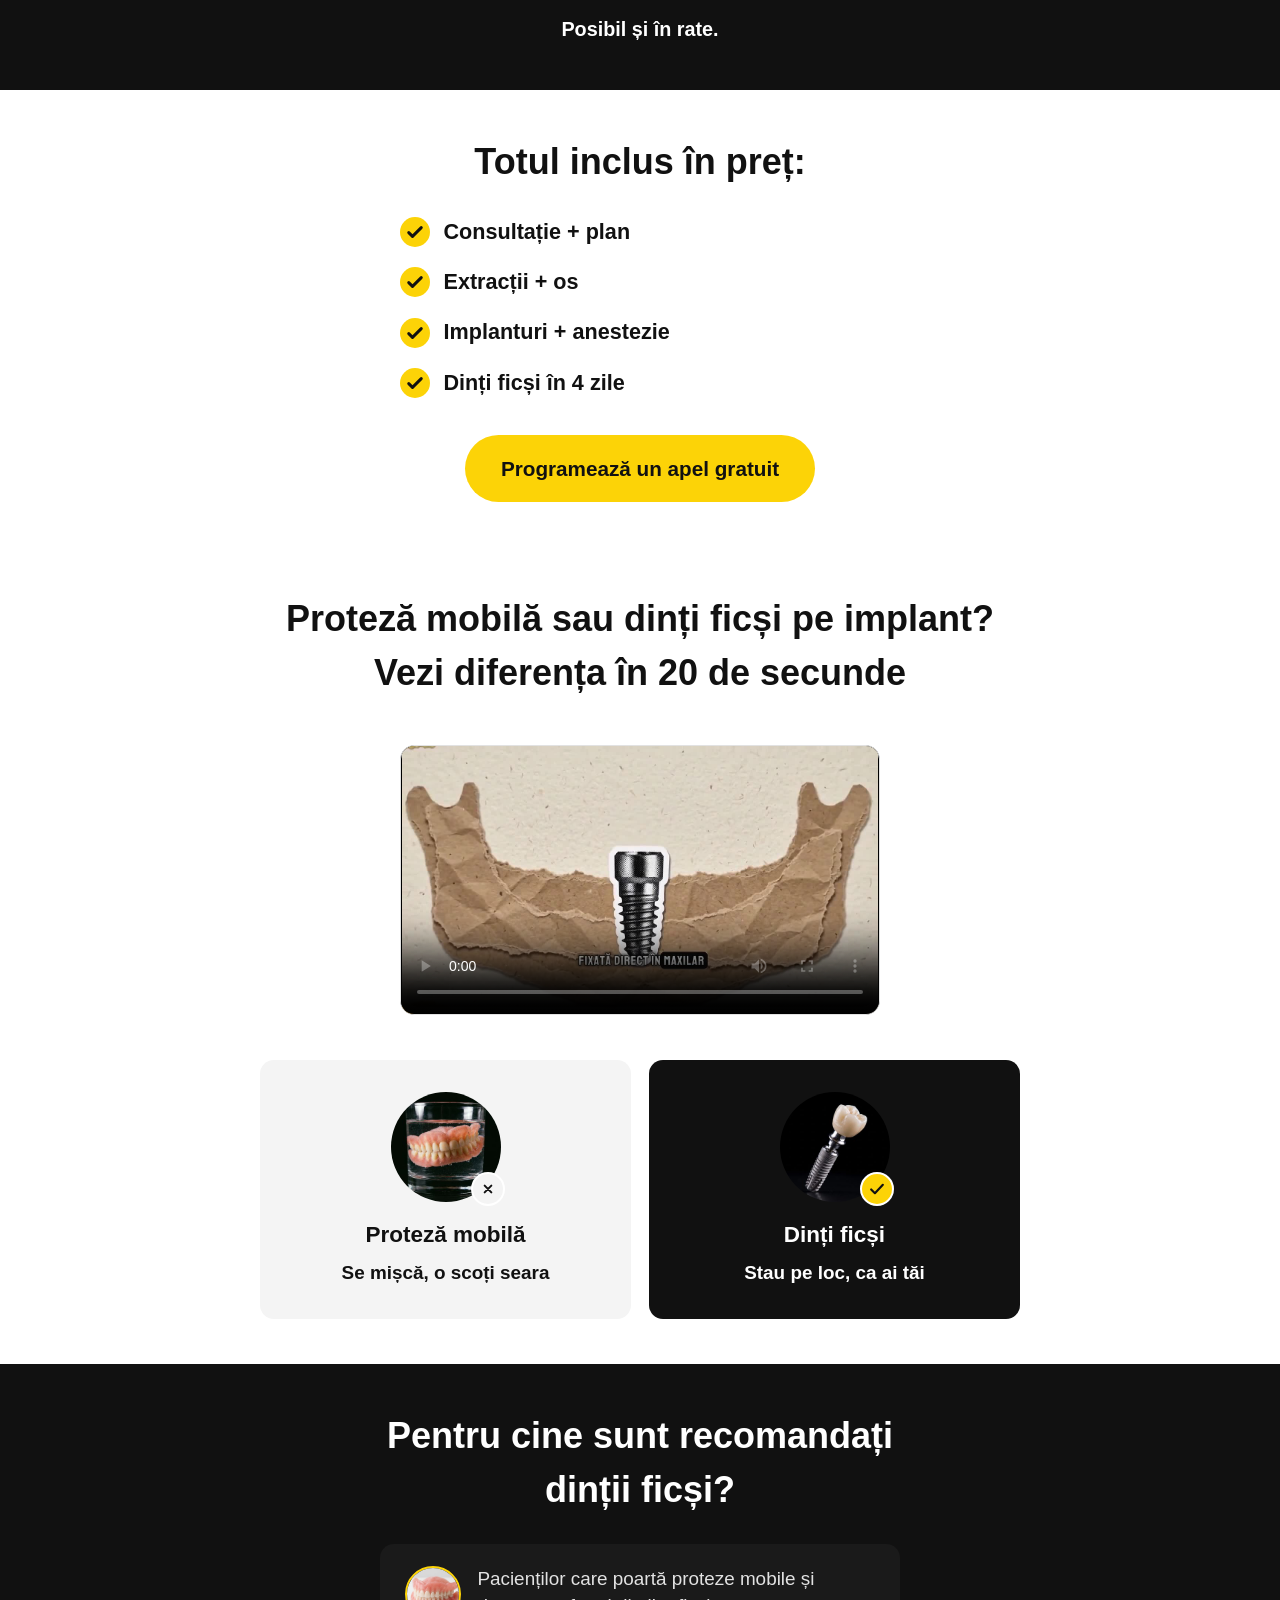
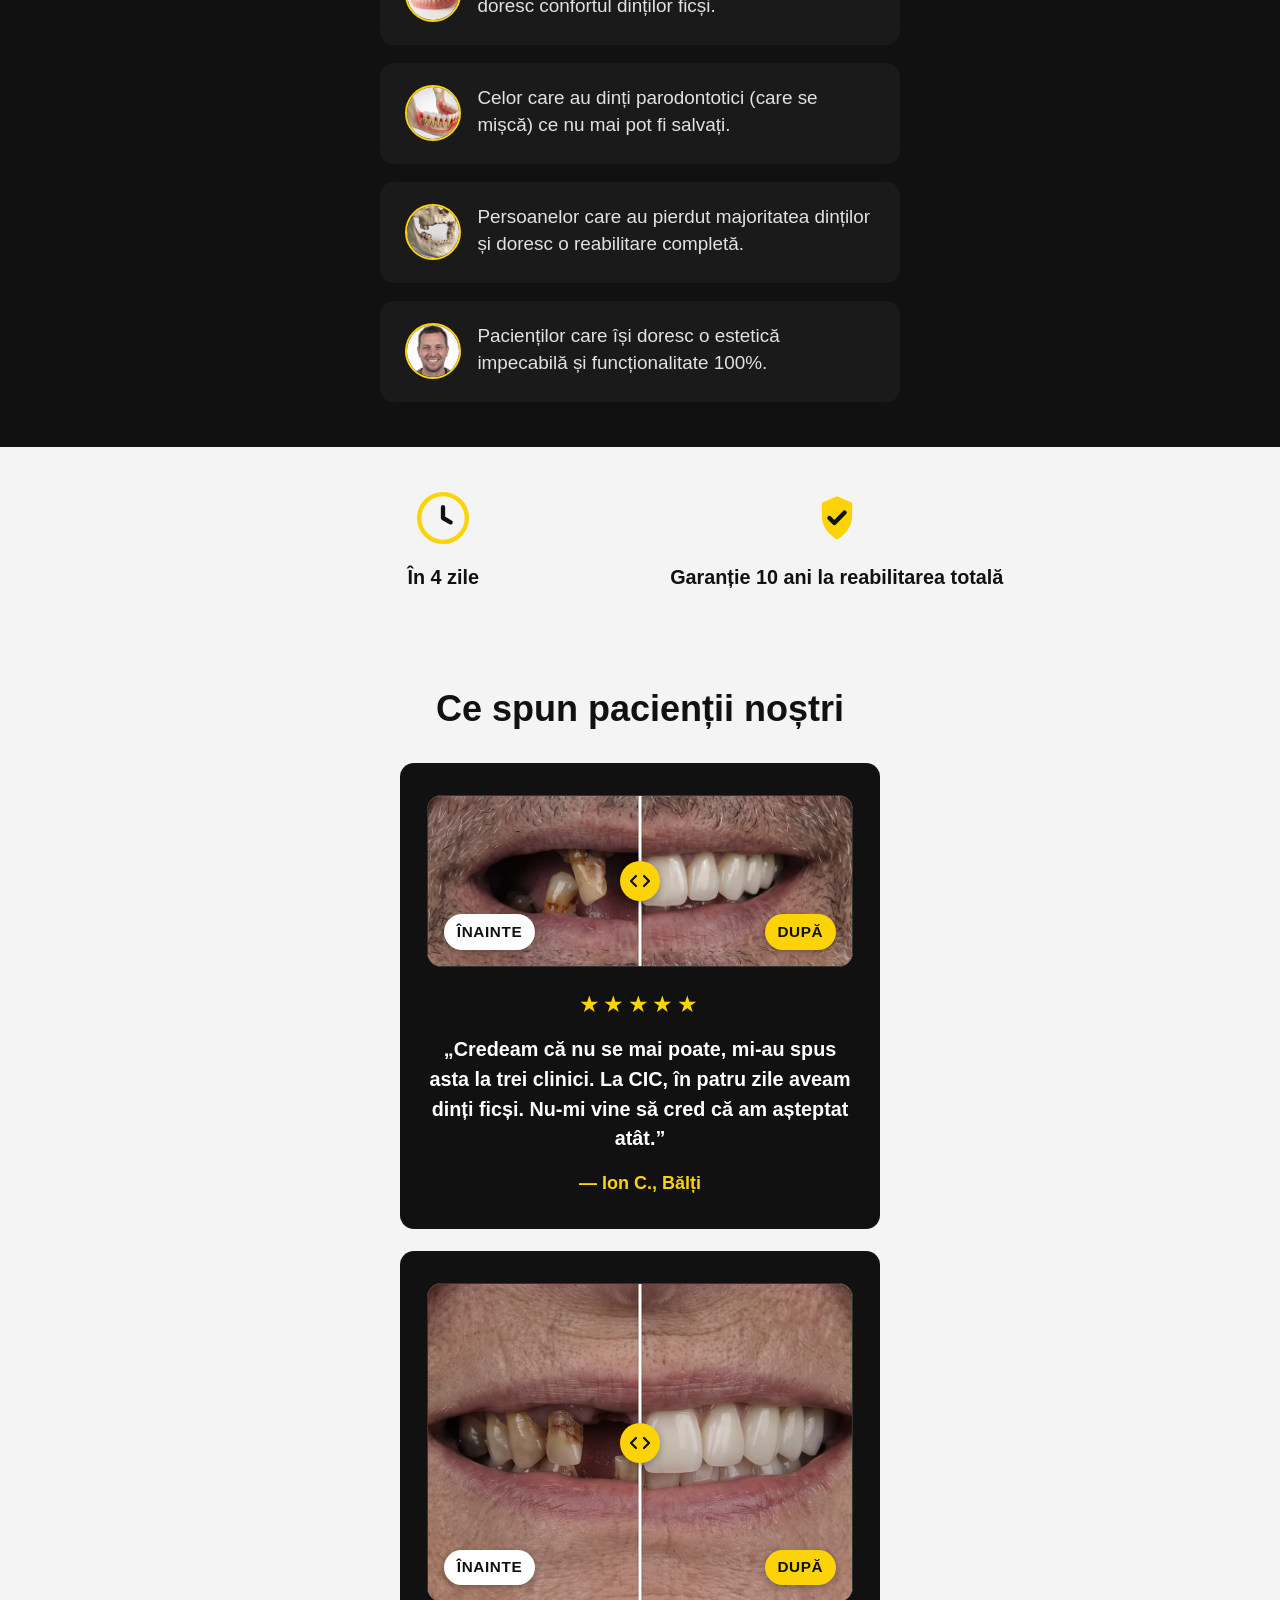
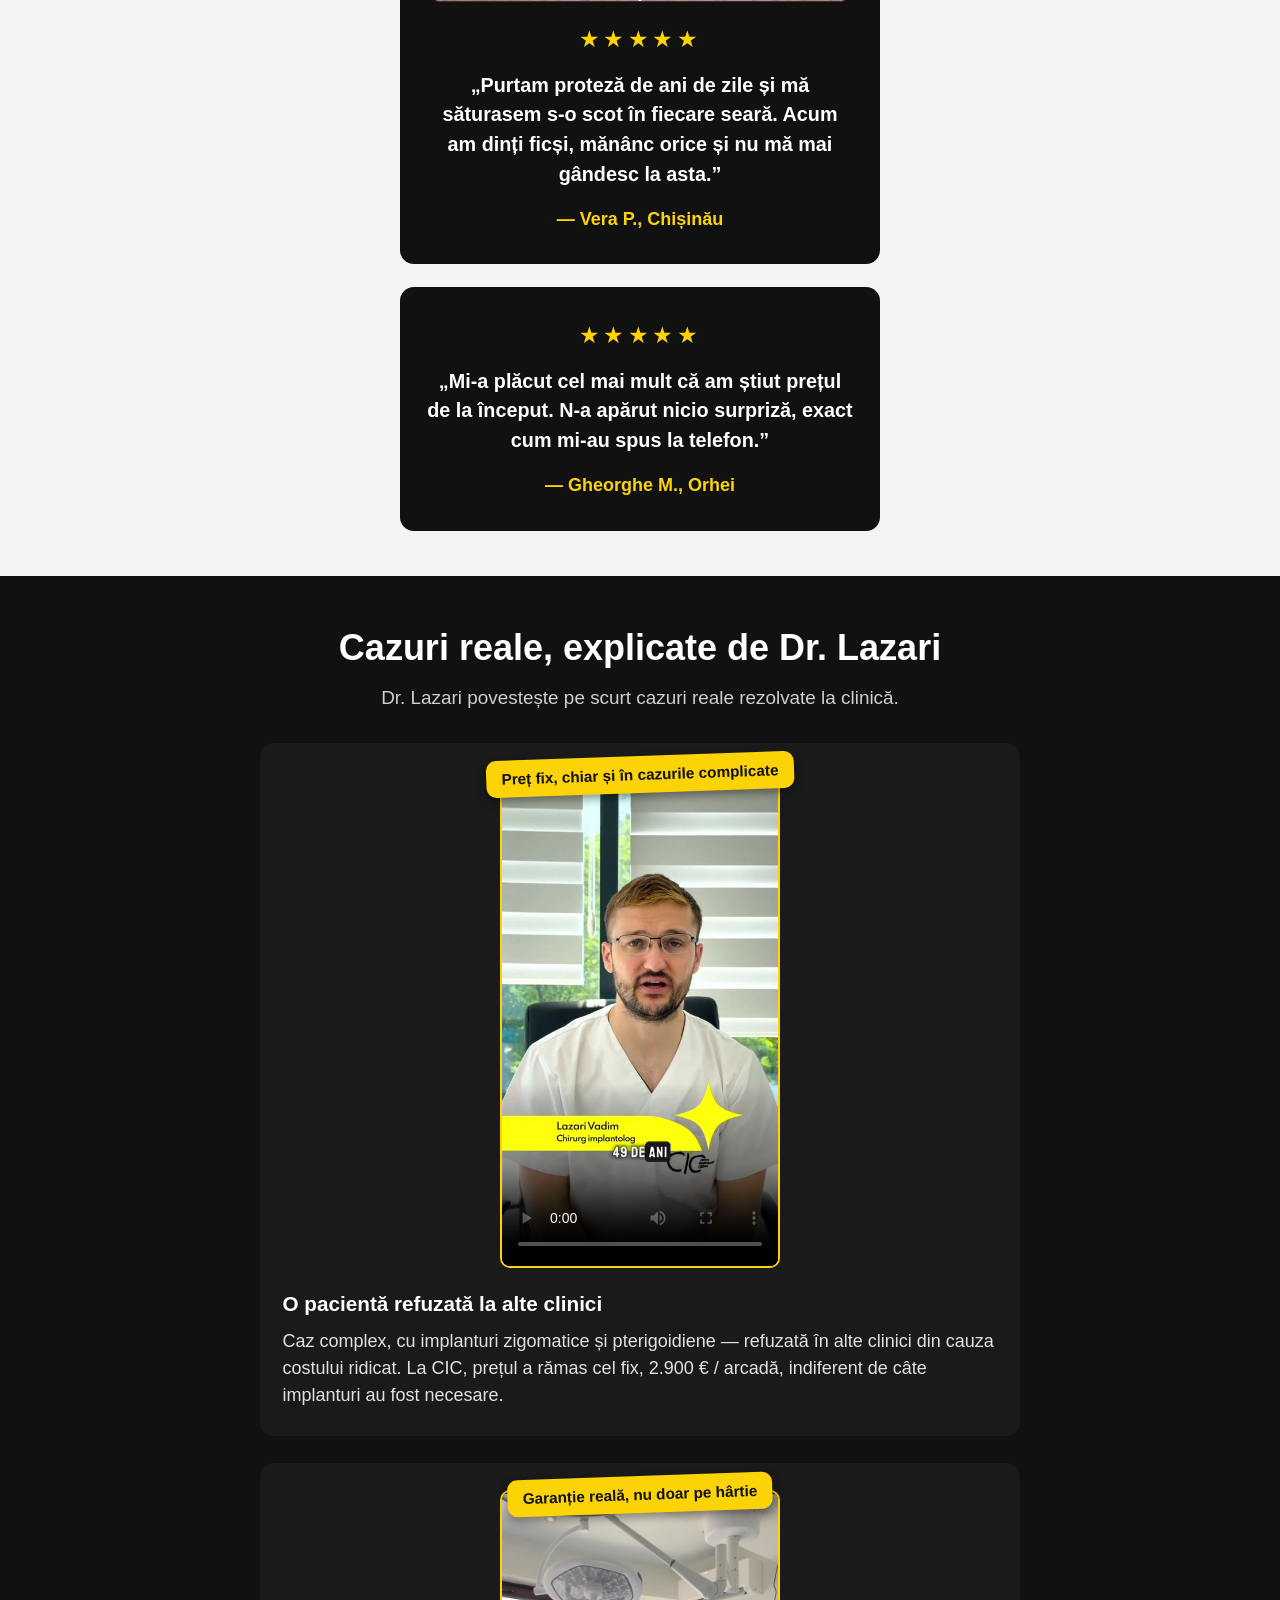
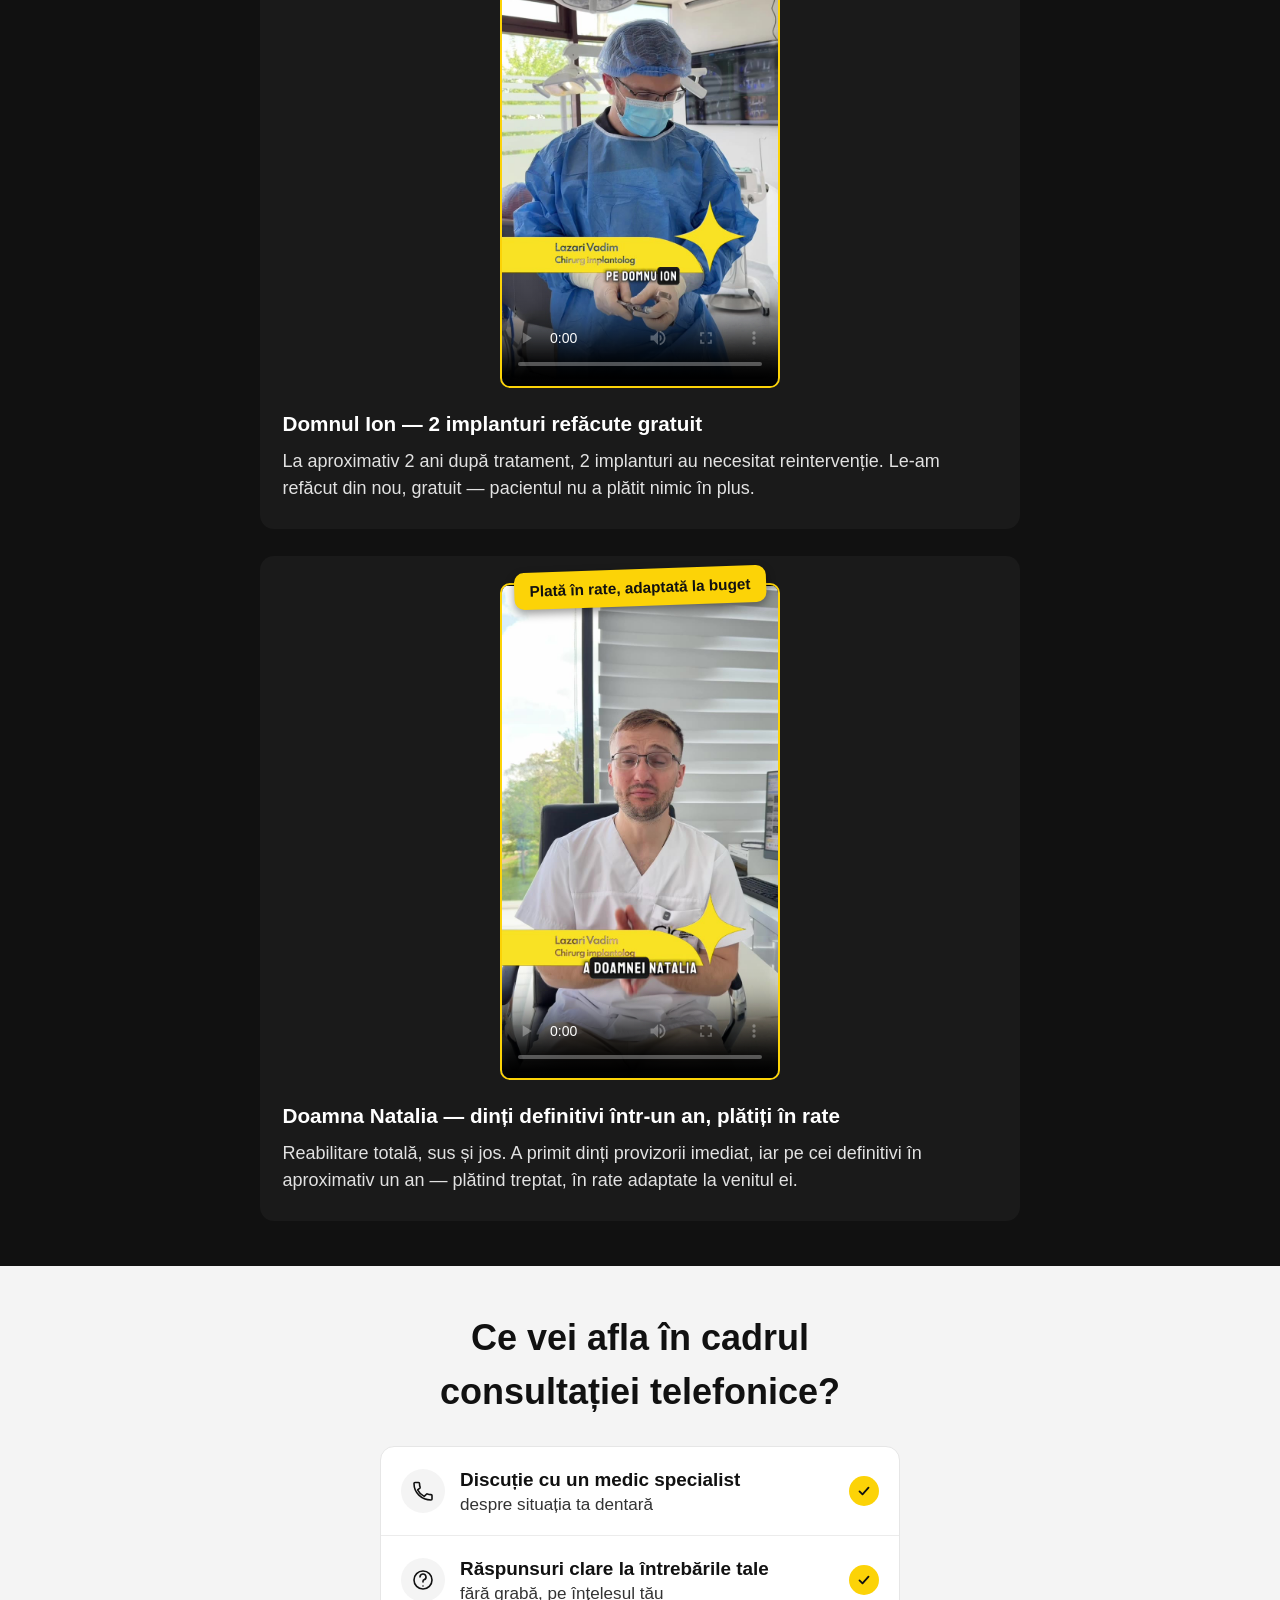
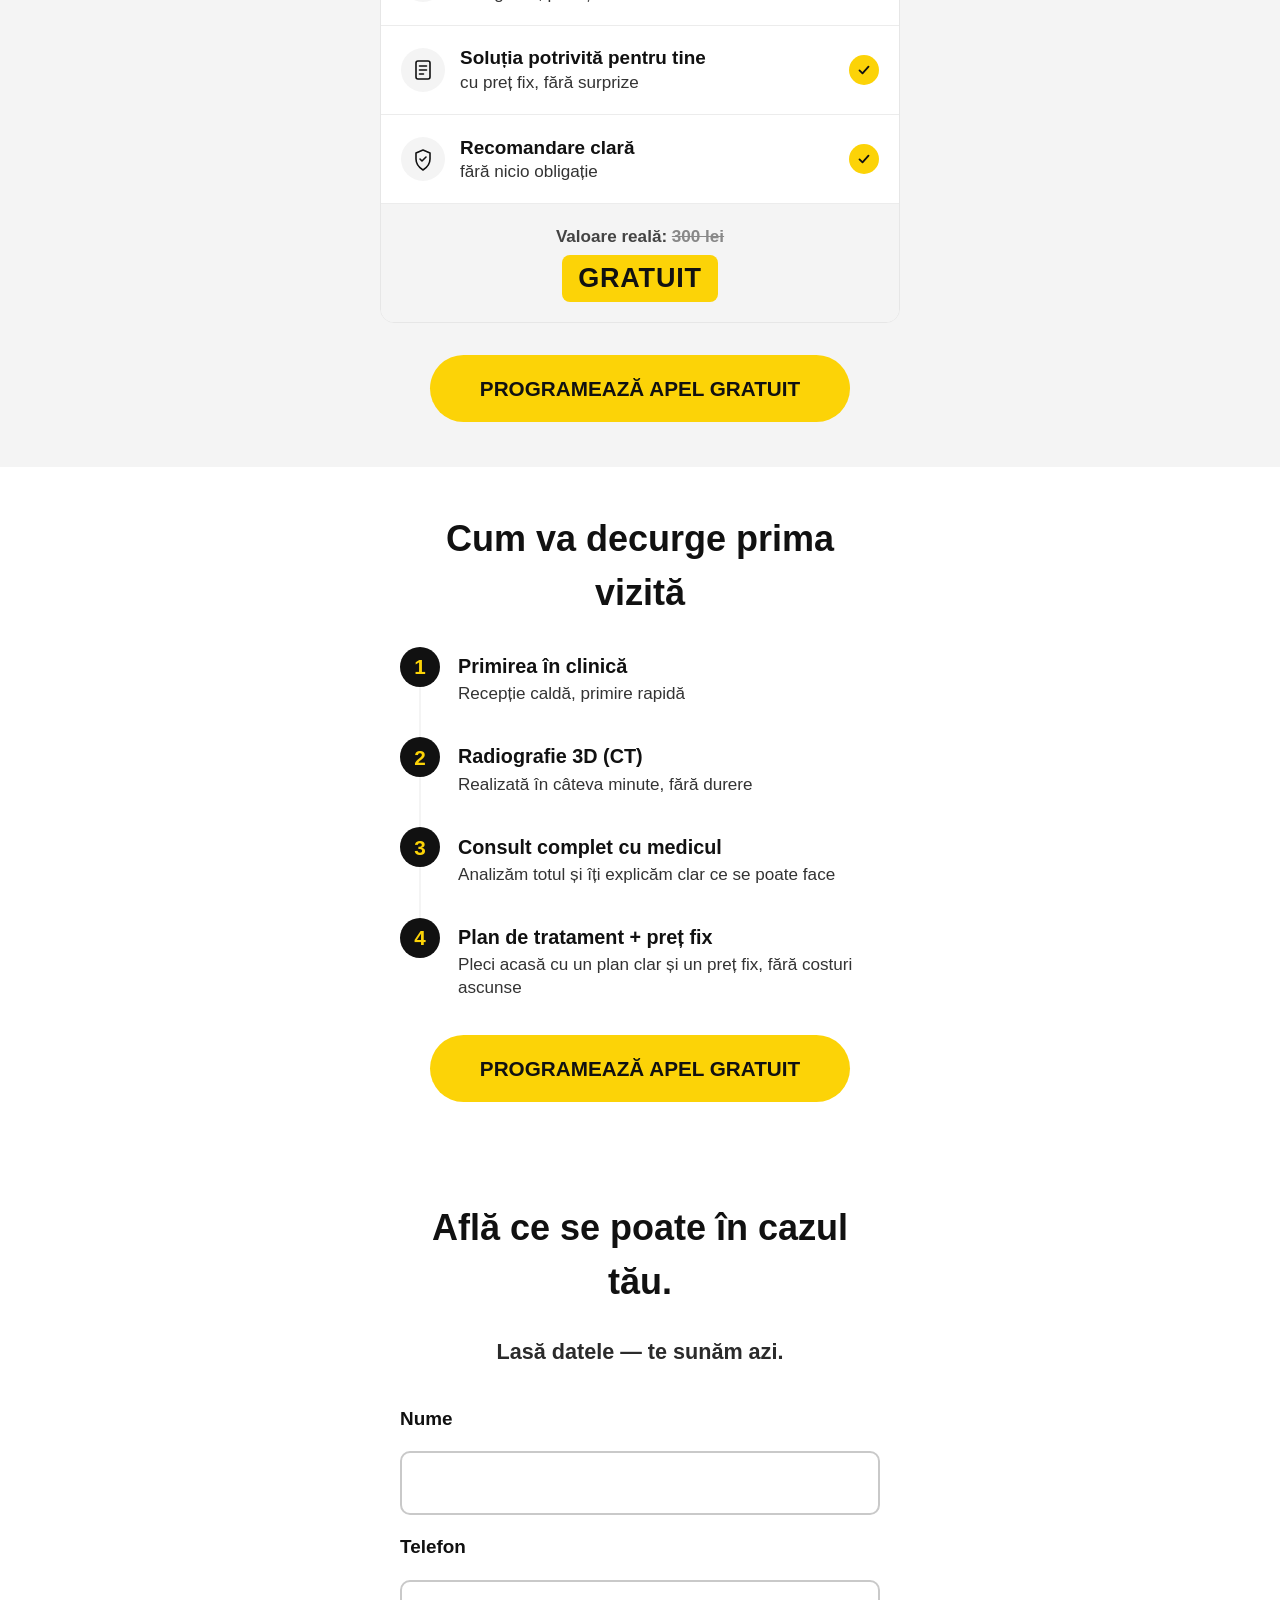
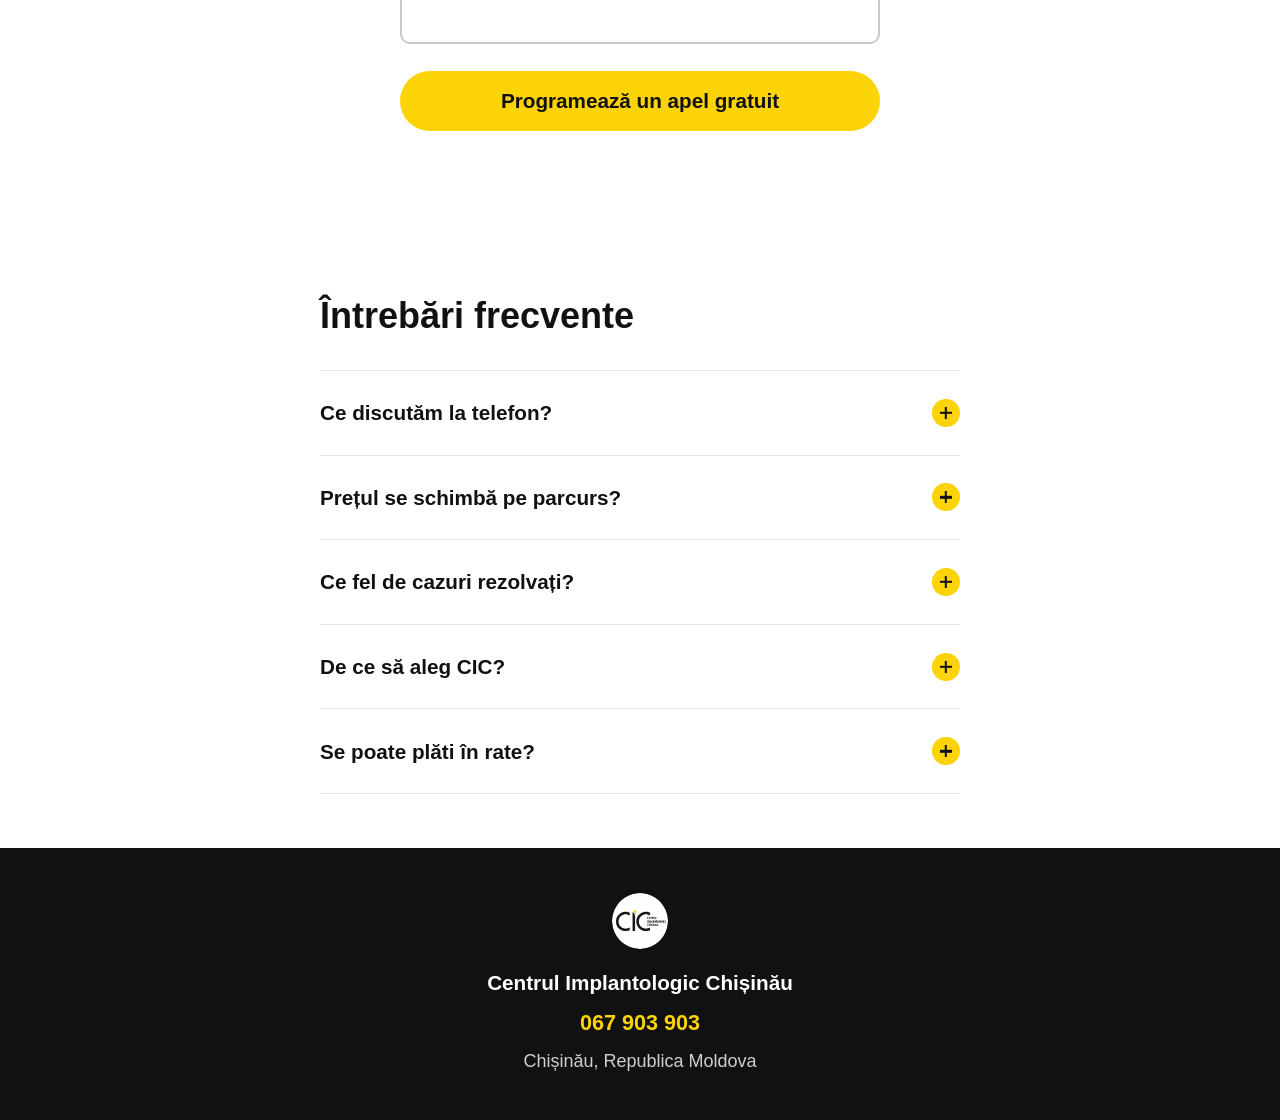
==== commit 38063b86: "Adaugă secțiune „Cazuri reale, explicate de Dr. Lazari” - 3 videoclipuri reale noi (filmate la clini" ====
--- a/index.html
+++ b/index.html
@@ -293,6 +293,50 @@
     </div>
   </section>
 
+  <!-- ===== CAZURI REALE, EXPLICATE DE MEDIC ===== -->
+  <section class="cases">
+    <div class="cases__inner">
+      <h2 class="section-title">Cazuri reale, explicate de Dr. Lazari</h2>
+      <p class="cases__lead">Dr. Lazari povestește pe scurt cazuri reale rezolvate la clinică.</p>
+
+      <div class="case-card">
+        <div class="case-card__video-wrap">
+          <span class="case-card__badge">Preț fix, chiar și în cazurile complicate</span>
+          <video class="case-card__video" controls playsinline preload="metadata" poster="assets/img/caz-1-poster.jpg" aria-label="Caz real: reabilitare totală cu implanturi zigomatice și pterigoidiene, refuzată la alte clinici">
+            <source src="assets/video/caz-1-pret-fix.mp4" type="video/mp4">
+            Browserul dumneavoastră nu suportă redarea video.
+          </video>
+        </div>
+        <p class="case-card__title">O pacientă refuzată la alte clinici</p>
+        <p class="case-card__text">Caz complex, cu implanturi zigomatice și pterigoidiene — refuzată în alte clinici din cauza costului ridicat. La CIC, prețul a rămas cel fix, 2.900&nbsp;€&nbsp;/&nbsp;arcadă, indiferent de câte implanturi au fost necesare.</p>
+      </div>
+
+      <div class="case-card">
+        <div class="case-card__video-wrap">
+          <span class="case-card__badge">Garanție reală, nu doar pe hârtie</span>
+          <video class="case-card__video" controls playsinline preload="metadata" poster="assets/img/caz-2-poster.jpg" aria-label="Caz real: garanție la implanturi, cazul domnului Ion">
+            <source src="assets/video/caz-2-garantie.mp4" type="video/mp4">
+            Browserul dumneavoastră nu suportă redarea video.
+          </video>
+        </div>
+        <p class="case-card__title">Domnul Ion — 2 implanturi refăcute gratuit</p>
+        <p class="case-card__text">La aproximativ 2 ani după tratament, 2 implanturi au necesitat reintervenție. Le-am refăcut din nou, gratuit — pacientul nu a plătit nimic în plus.</p>
+      </div>
+
+      <div class="case-card">
+        <div class="case-card__video-wrap">
+          <span class="case-card__badge">Plată în rate, adaptată la buget</span>
+          <video class="case-card__video" controls playsinline preload="metadata" poster="assets/img/caz-3-poster.jpg" aria-label="Caz real: plată în rate, cazul doamnei Natalia">
+            <source src="assets/video/caz-3-plata-rate.mp4" type="video/mp4">
+            Browserul dumneavoastră nu suportă redarea video.
+          </video>
+        </div>
+        <p class="case-card__title">Doamna Natalia — dinți definitivi într-un an, plătiți în rate</p>
+        <p class="case-card__text">Reabilitare totală, sus și jos. A primit dinți provizorii imediat, iar pe cei definitivi în aproximativ un an — plătind treptat, în rate adaptate la venitul ei.</p>
+      </div>
+    </div>
+  </section>
+
   <!-- ===== CE VEI AFLA LA CONSULTAȚIE ===== -->
   <section class="call-value">
     <div class="call-value__inner">
--- a/assets/css/style.css
+++ b/assets/css/style.css
@@ -506,6 +506,57 @@
 }
 .testimonial__author{font-size:1rem;font-weight:800;color:var(--yellow);}
 
+/* ---------- Cazuri reale, explicate de medic ---------- */
+.cases{background:var(--black);padding:2.5rem 1.25rem;text-align:center;}
+.cases__inner{max-width:var(--max);margin:0 auto;}
+.cases .section-title{color:var(--white);margin-bottom:.5rem;}
+.cases__lead{color:#cfcfcf;font-size:1.05rem;margin-bottom:1.75rem;}
+.case-card{
+  background:#1a1a1a;
+  border-radius:var(--radius);
+  padding:1.5rem 1.25rem;
+  margin-bottom:1.5rem;
+  text-align:left;
+}
+.case-card:last-child{margin-bottom:0;}
+.case-card__video-wrap{
+  position:relative;
+  max-width:280px;
+  margin:0 auto 1.1rem;
+}
+.case-card__video{
+  width:100%;
+  aspect-ratio:9/16;
+  border-radius:calc(var(--radius) - 4px);
+  border:2px solid var(--yellow);
+  background:#000;
+  display:block;
+}
+.case-card__badge{
+  position:absolute;
+  top:-14px;
+  left:50%;
+  transform:translateX(-50%) rotate(-2deg);
+  z-index:5;
+  display:block;
+  background:var(--yellow);
+  color:var(--black);
+  font-size:.85rem;
+  font-weight:900;
+  line-height:1.25;
+  text-align:center;
+  white-space:nowrap;
+  padding:.5rem .85rem;
+  border-radius:10px;
+  box-shadow:0 4px 10px rgba(0,0,0,.4);
+}
+.case-card__title{font-size:1.15rem;font-weight:900;color:var(--white);margin-bottom:.5rem;}
+.case-card__text{font-size:1rem;color:#e2e2e2;line-height:1.5;}
+
+@media (max-width:400px){
+  .case-card__badge{white-space:normal;max-width:88%;font-size:.78rem;}
+}
+
 /* ---------- Ce vei afla la consultație ---------- */
 .call-value{background:var(--gray-light);padding:2.5rem 1.25rem;}
 .call-value__inner{max-width:520px;margin:0 auto;text-align:center;}
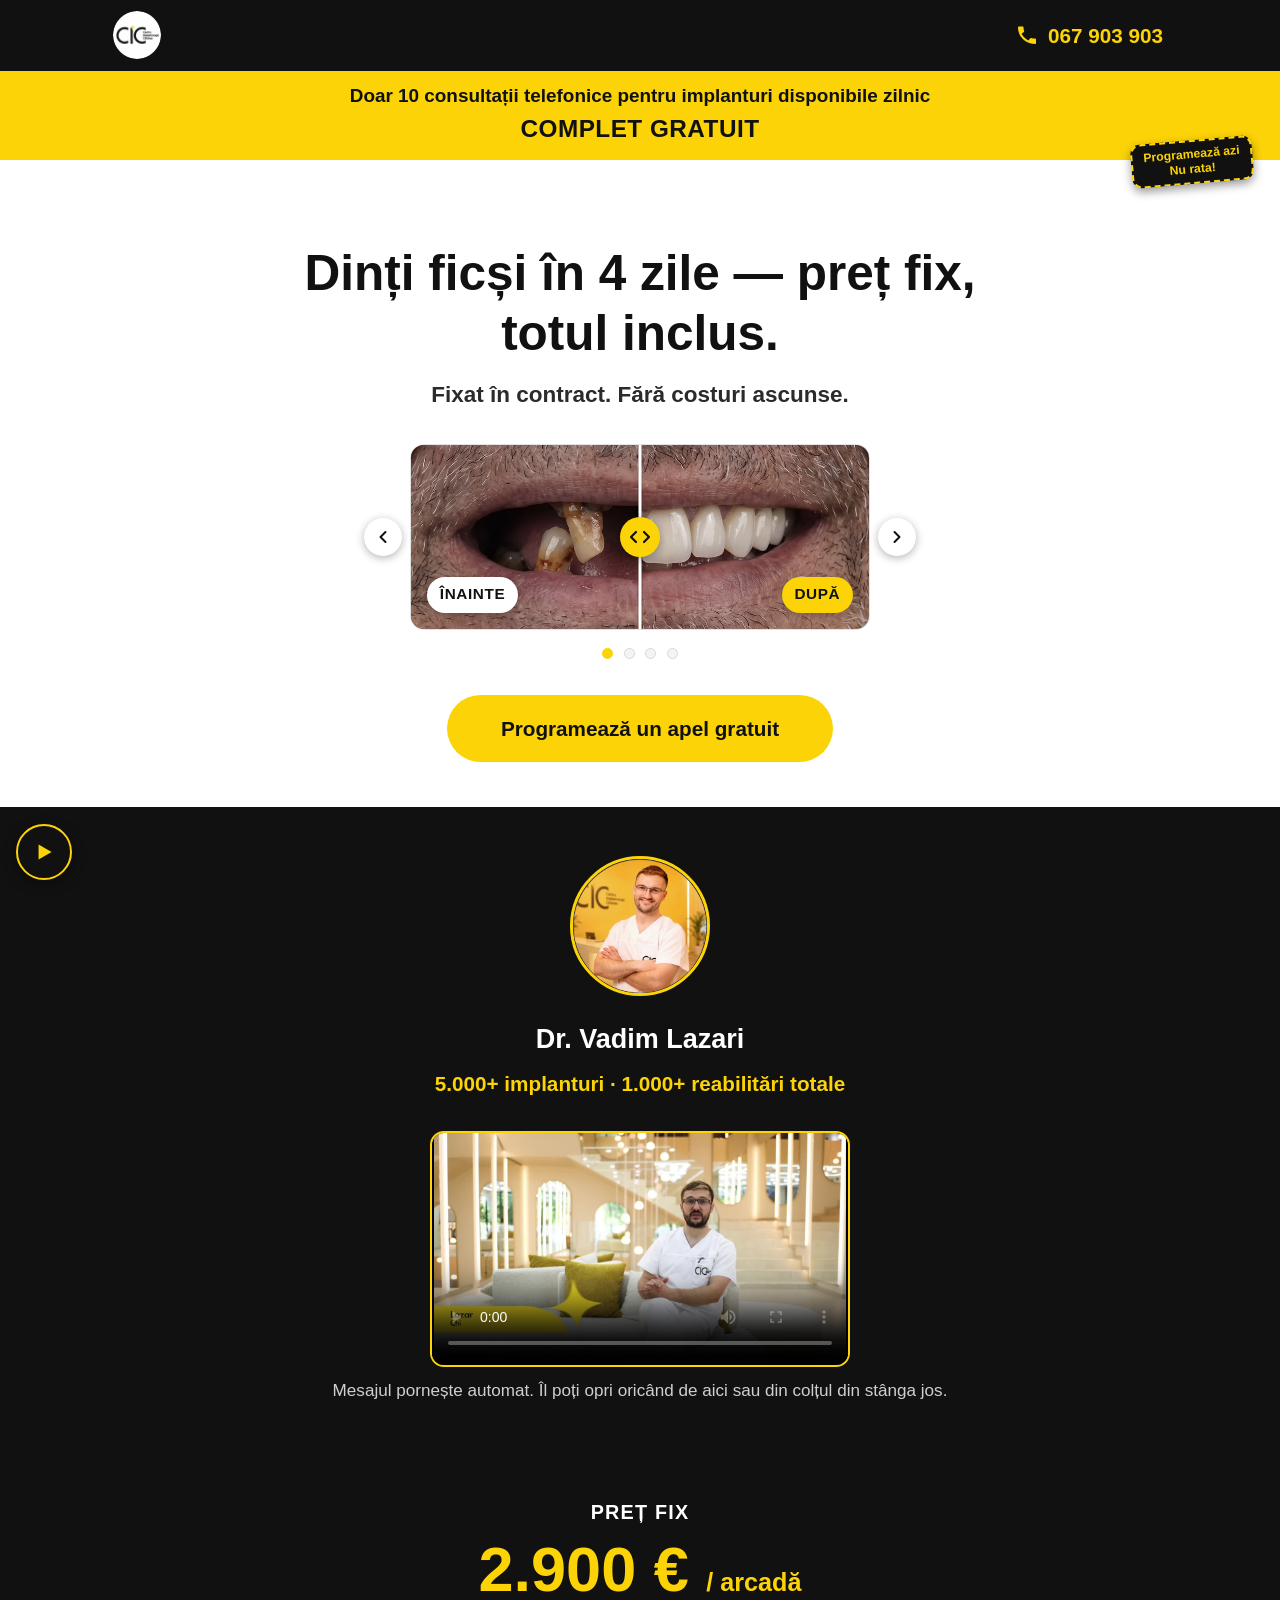
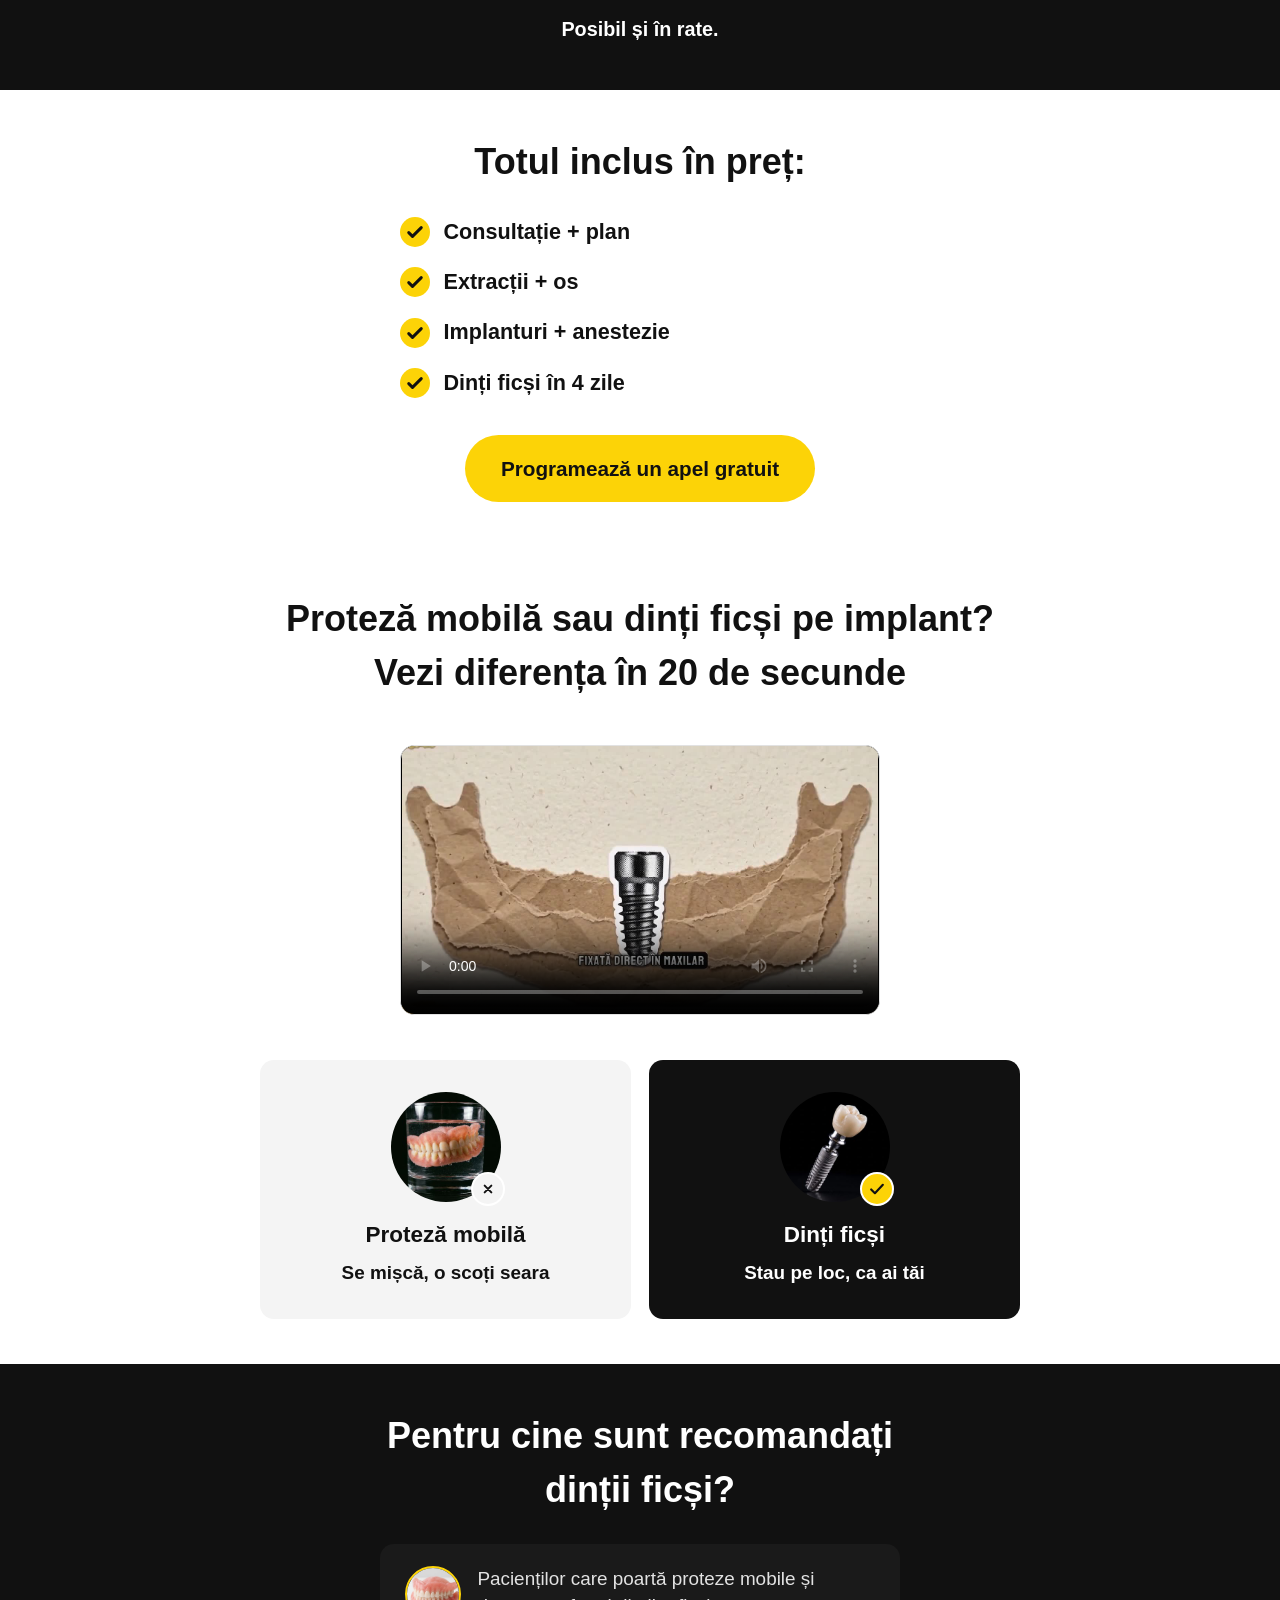
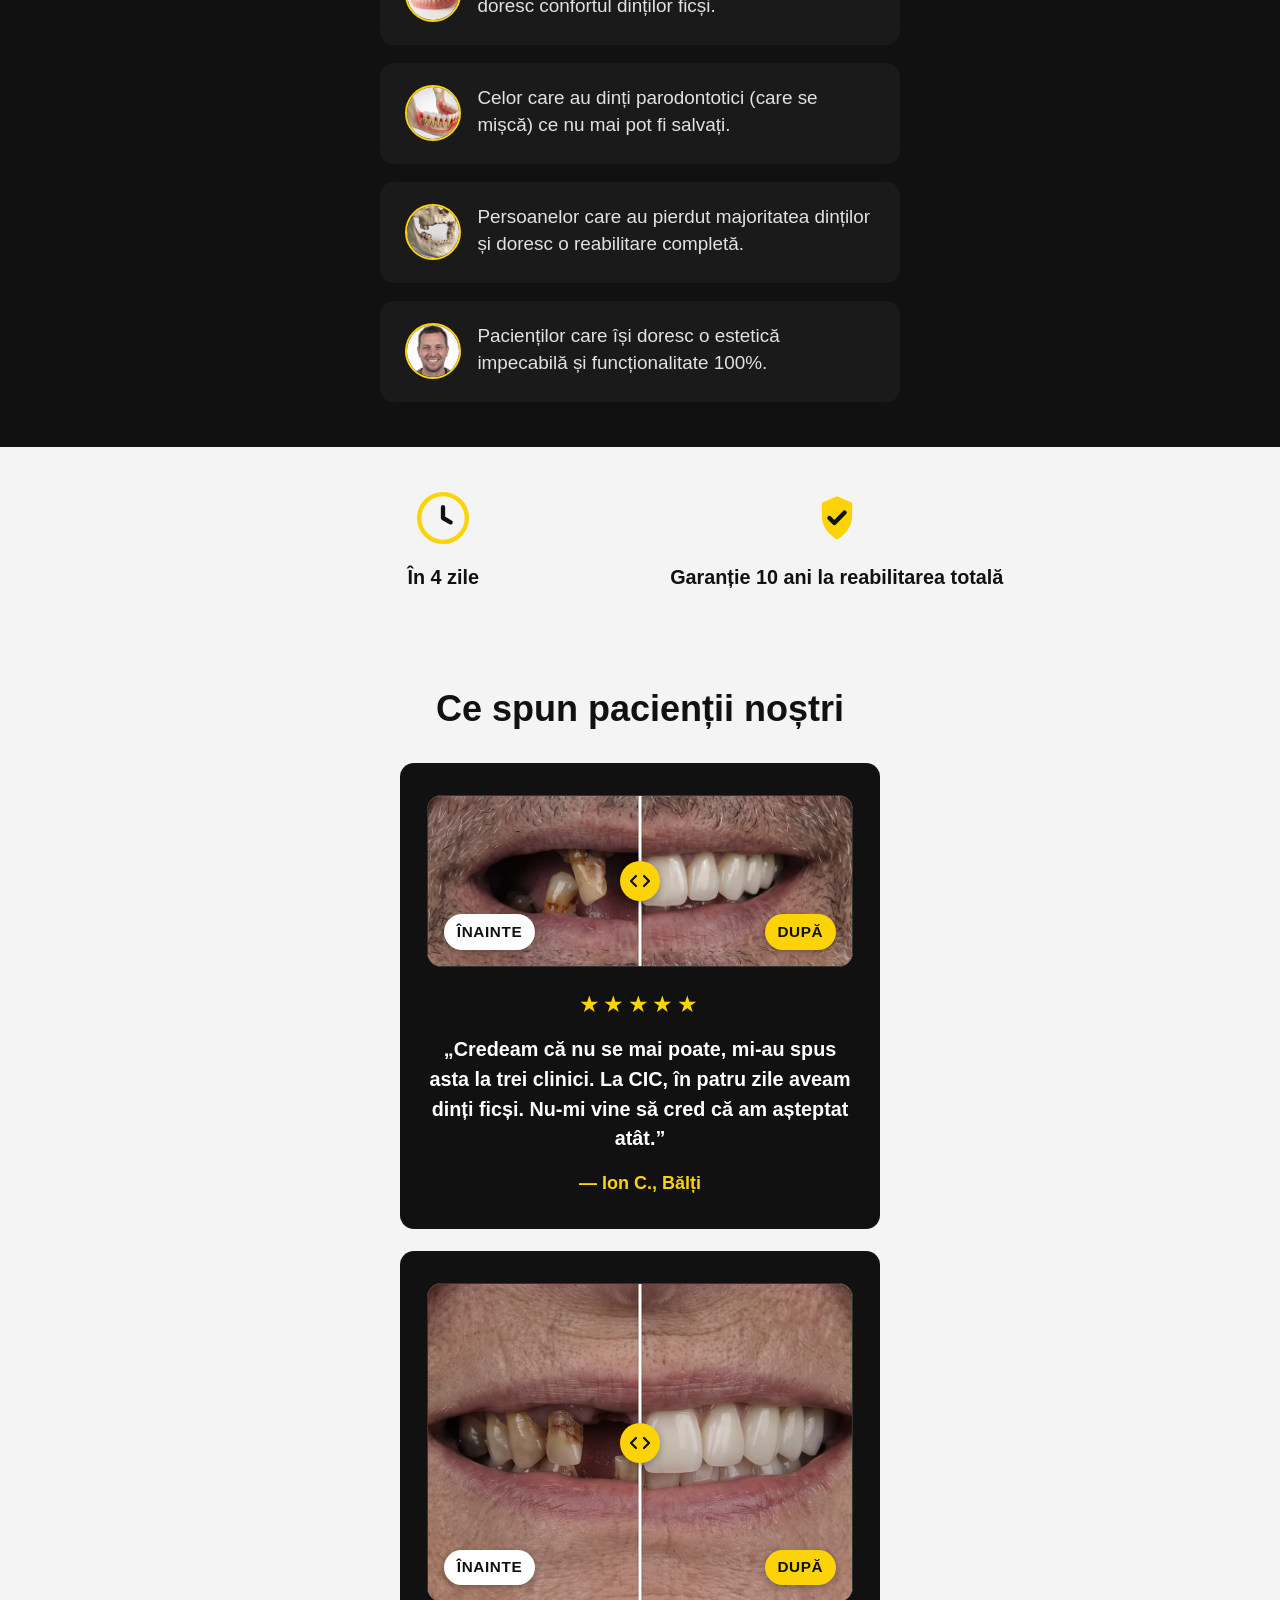
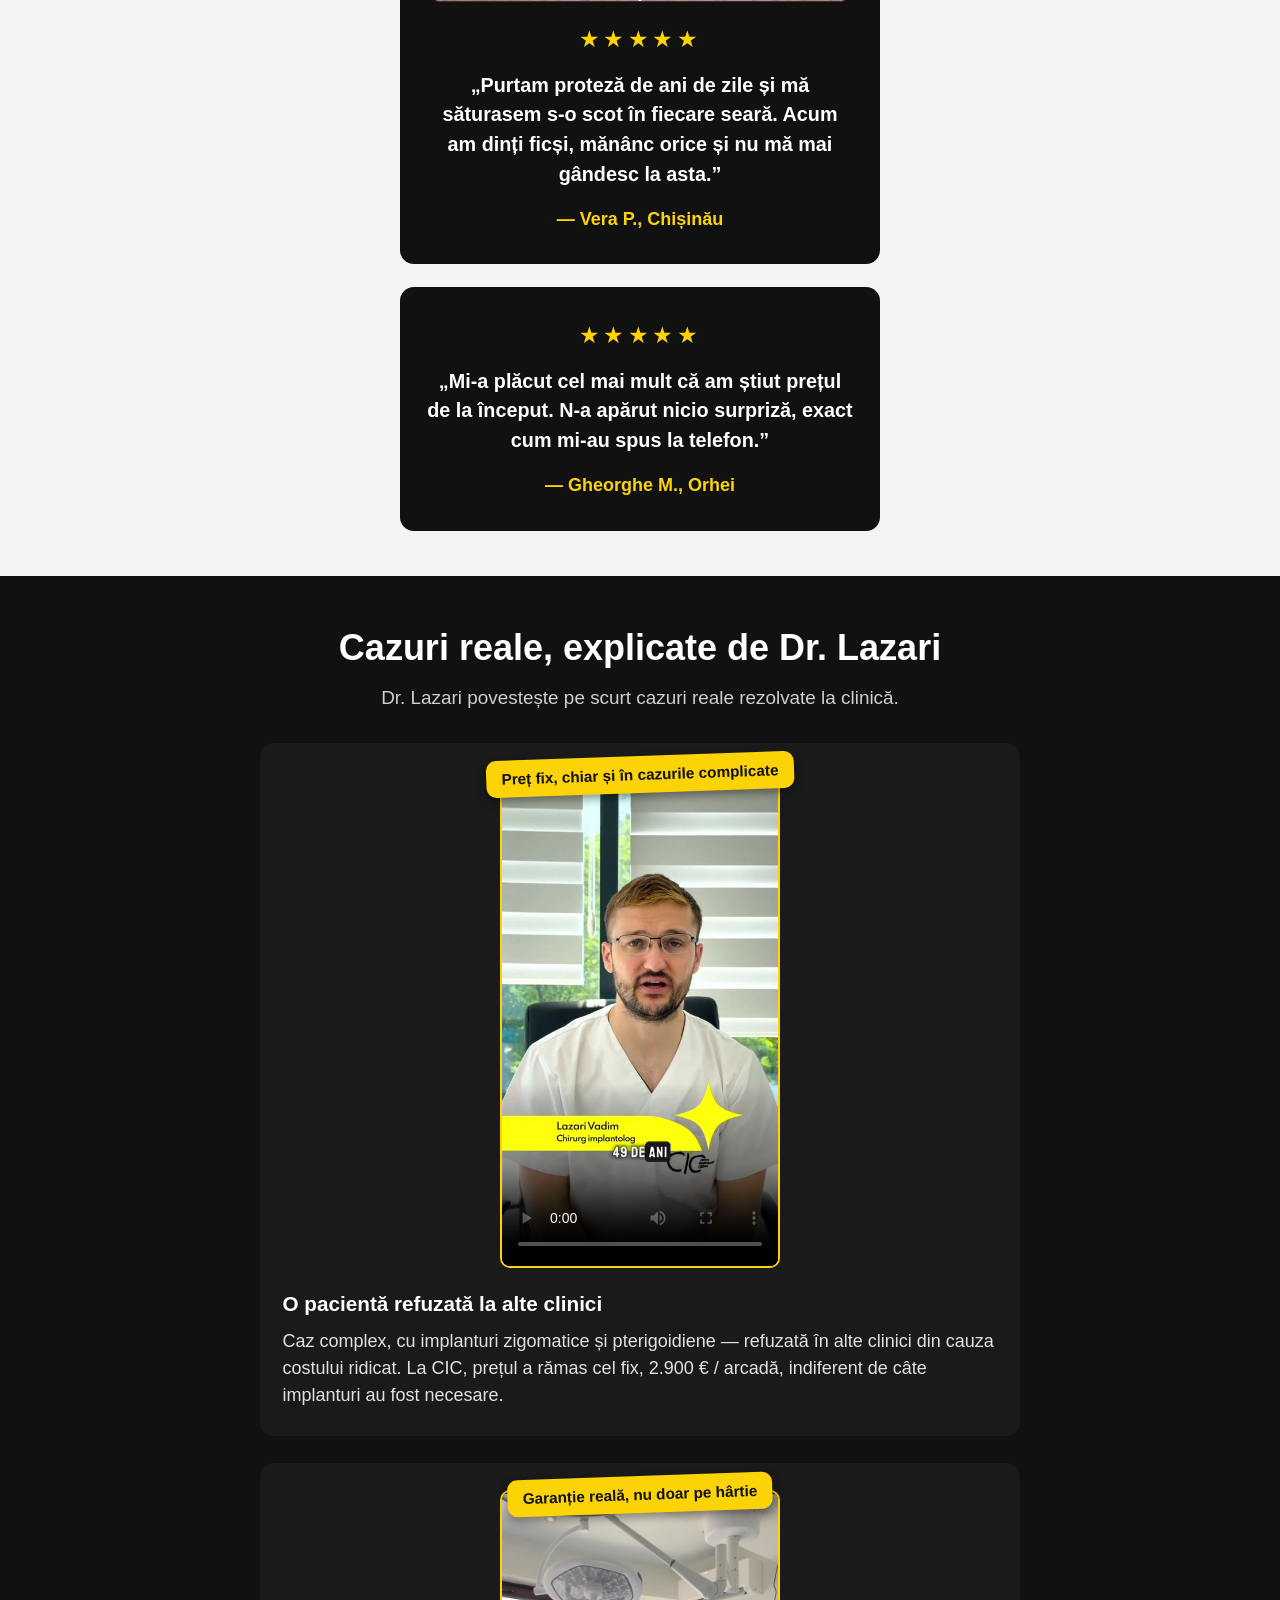
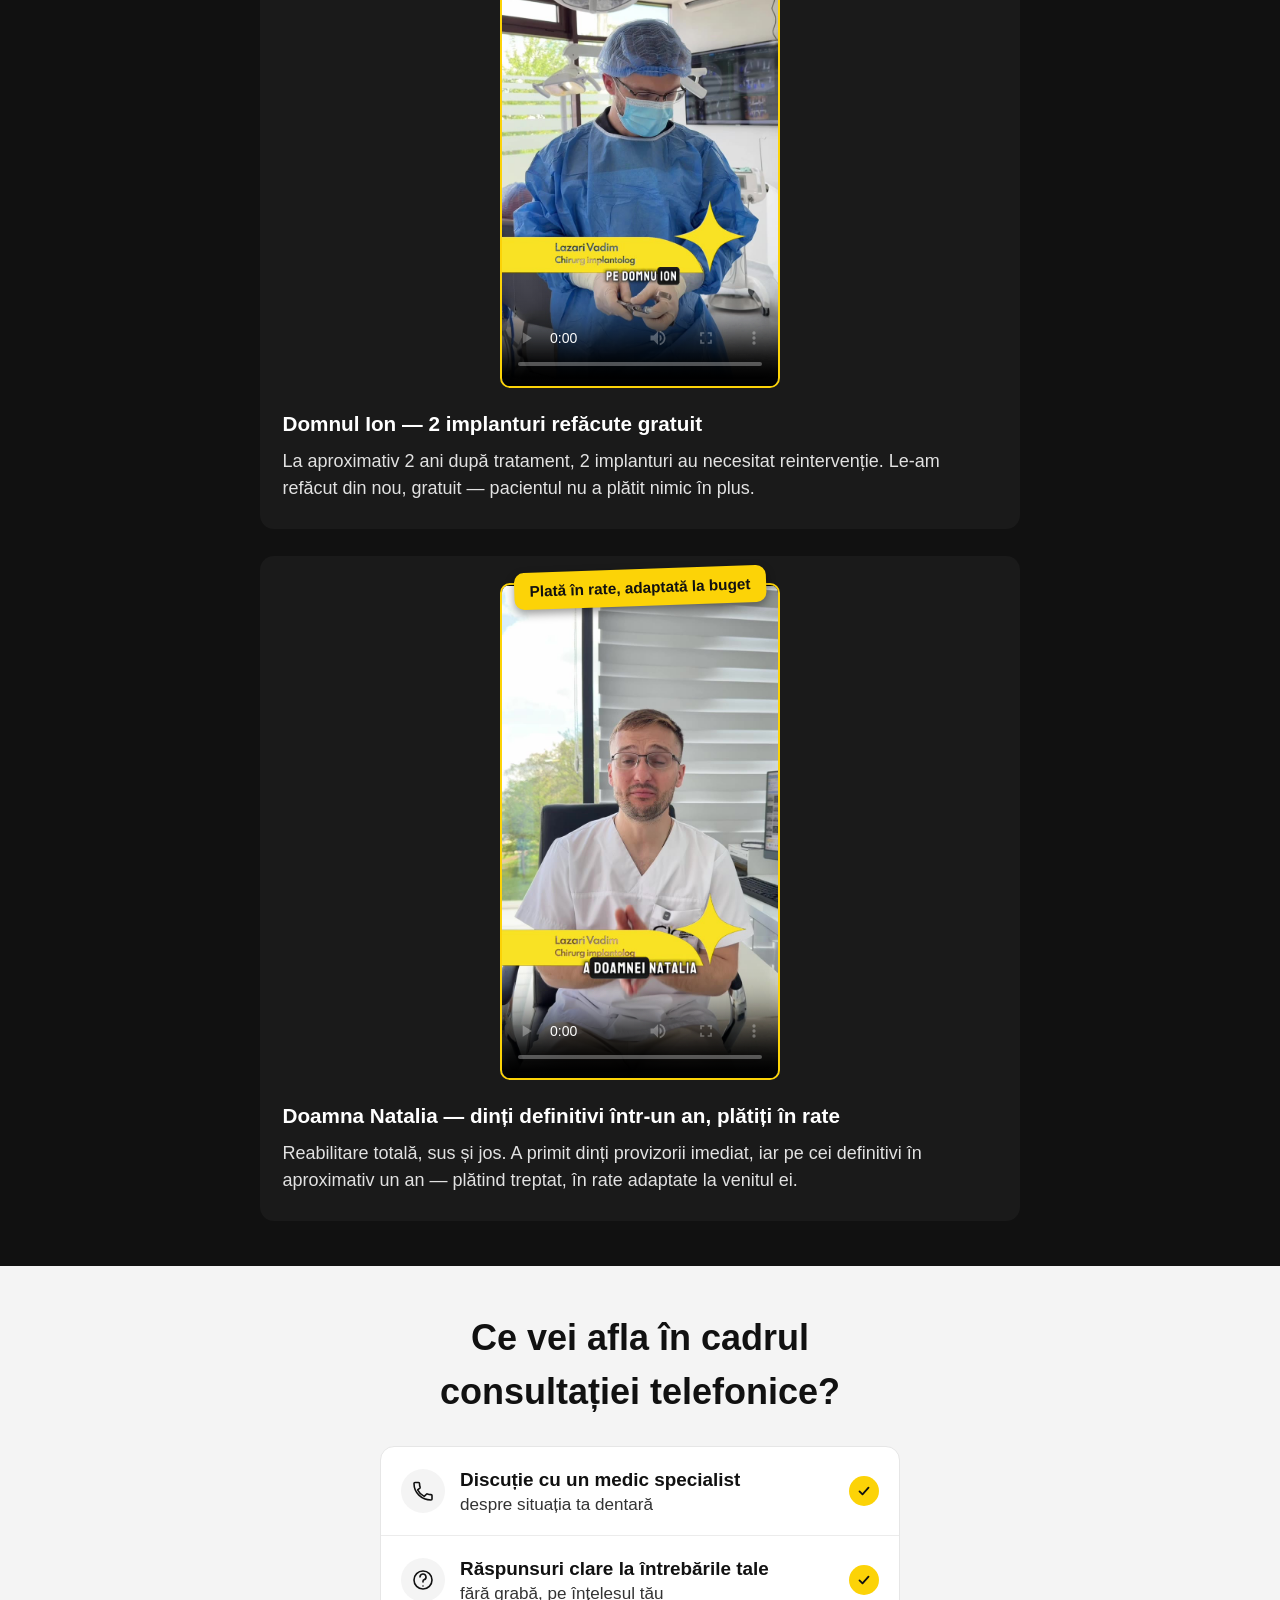
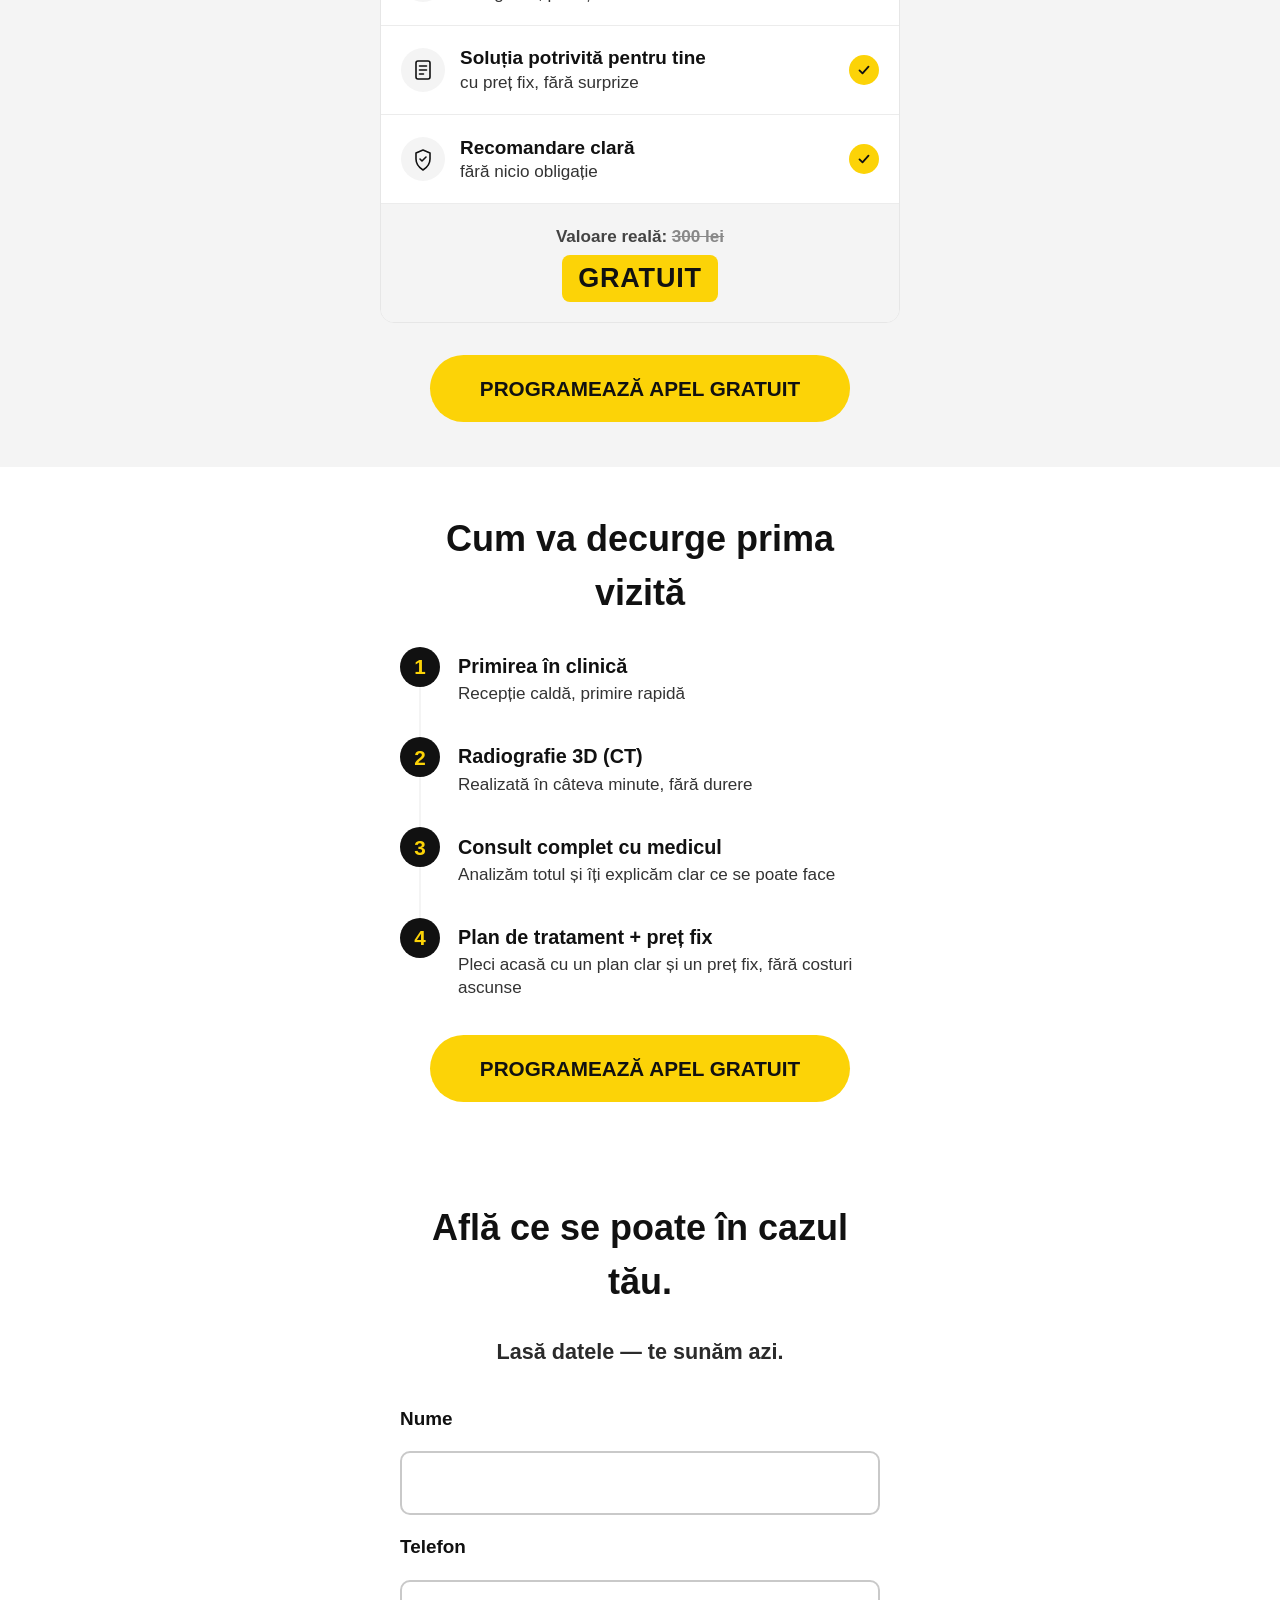
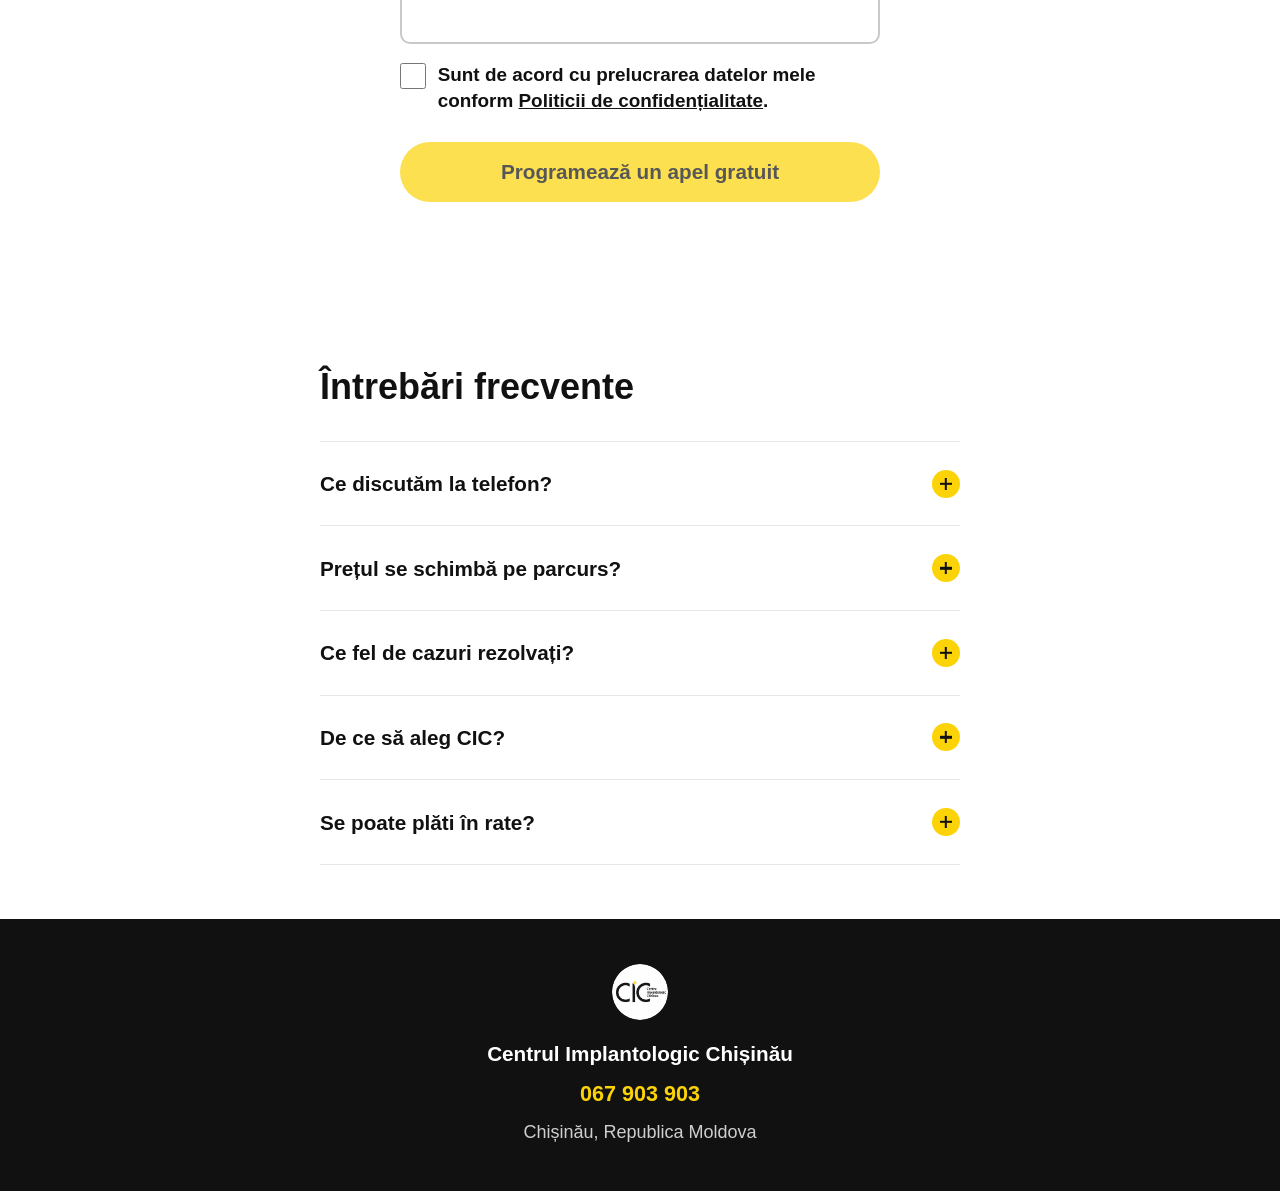
==== commit 32d5b411: "Adaugă checkbox de consimțământ GDPR la formular - Casetă de bifat (nebifată implicit) lângă butonul" ====
--- a/index.html
+++ b/index.html
@@ -447,7 +447,12 @@
         <label for="telefon">Telefon</label>
         <input type="tel" id="telefon" name="telefon" autocomplete="tel" inputmode="tel" required>
 
-        <button type="submit" class="btn btn--cta btn--full">Programează un apel gratuit</button>
+        <label class="lead-form__consent" for="consimtamant">
+          <input type="checkbox" id="consimtamant" name="consimtamant" required>
+          <span>Sunt de acord cu prelucrarea datelor mele conform <a href="politica-de-confidentialitate.html" target="_blank" rel="noopener">Politicii de confidențialitate</a>.</span>
+        </label>
+
+        <button type="submit" class="btn btn--cta btn--full" id="leadFormSubmit" disabled>Programează un apel gratuit</button>
         <p class="lead-form__status" id="leadFormStatus" role="status" aria-live="polite"></p>
       </form>
     </div>
--- a/assets/css/style.css
+++ b/assets/css/style.css
@@ -687,6 +687,28 @@
   font-family:inherit;
 }
 .lead-form input:focus{outline:3px solid var(--black);border-color:var(--black);}
+.lead-form__consent{
+  display:flex;
+  align-items:flex-start;
+  gap:.65rem;
+  font-size:1rem;
+  font-weight:500;
+  line-height:1.4;
+  cursor:pointer;
+}
+.lead-form__consent input[type="checkbox"]{
+  flex-shrink:0;
+  width:26px;
+  height:26px;
+  min-height:0;
+  padding:0;
+  border:2px solid #c9c9c9;
+  border-radius:6px;
+  margin:.1rem 0 0;
+  accent-color:var(--black);
+  cursor:pointer;
+}
+.lead-form__consent a{color:var(--black);font-weight:800;text-decoration:underline;}
 .lead-form .btn{margin-top:.5rem;}
 .lead-form .btn:disabled{opacity:.7;cursor:default;}
 .lead-form__status{
@@ -740,6 +762,20 @@
   color:#333;
   line-height:1.5;
 }
+
+/* ---------- Pagină legală (politica de confidențialitate) ---------- */
+.legal{background:var(--white);padding:2.5rem 1.25rem 4rem;}
+.legal__inner{max-width:640px;margin:0 auto;}
+.legal__title{font-size:clamp(1.6rem,3vw + 1rem,2.1rem);font-weight:900;color:var(--black);margin-bottom:.4rem;}
+.legal__updated{color:var(--gray-mid);font-size:.95rem;font-weight:600;margin-bottom:1.75rem;}
+.legal h2{font-size:1.3rem;font-weight:800;color:var(--black);margin:1.75rem 0 .6rem;}
+.legal p{font-size:1.05rem;color:#2b2b2b;line-height:1.6;margin-bottom:1rem;}
+.legal ul{margin:0 0 1rem;padding-left:1.4rem;}
+.legal li{font-size:1.05rem;color:#2b2b2b;line-height:1.6;margin-bottom:.4rem;}
+.legal__contact{background:var(--gray-light);border-radius:var(--radius);padding:1.1rem 1.25rem;}
+.legal__contact a{color:var(--black);font-weight:800;text-decoration:underline;}
+.legal__note{color:var(--gray-mid);font-size:.95rem;}
+.legal__back{display:inline-block;color:var(--black);font-weight:800;text-decoration:underline;margin-top:.5rem;}
 
 /* ---------- Footer ---------- */
 .footer{background:var(--black);color:var(--white);padding:2.5rem 1.25rem;text-align:center;}
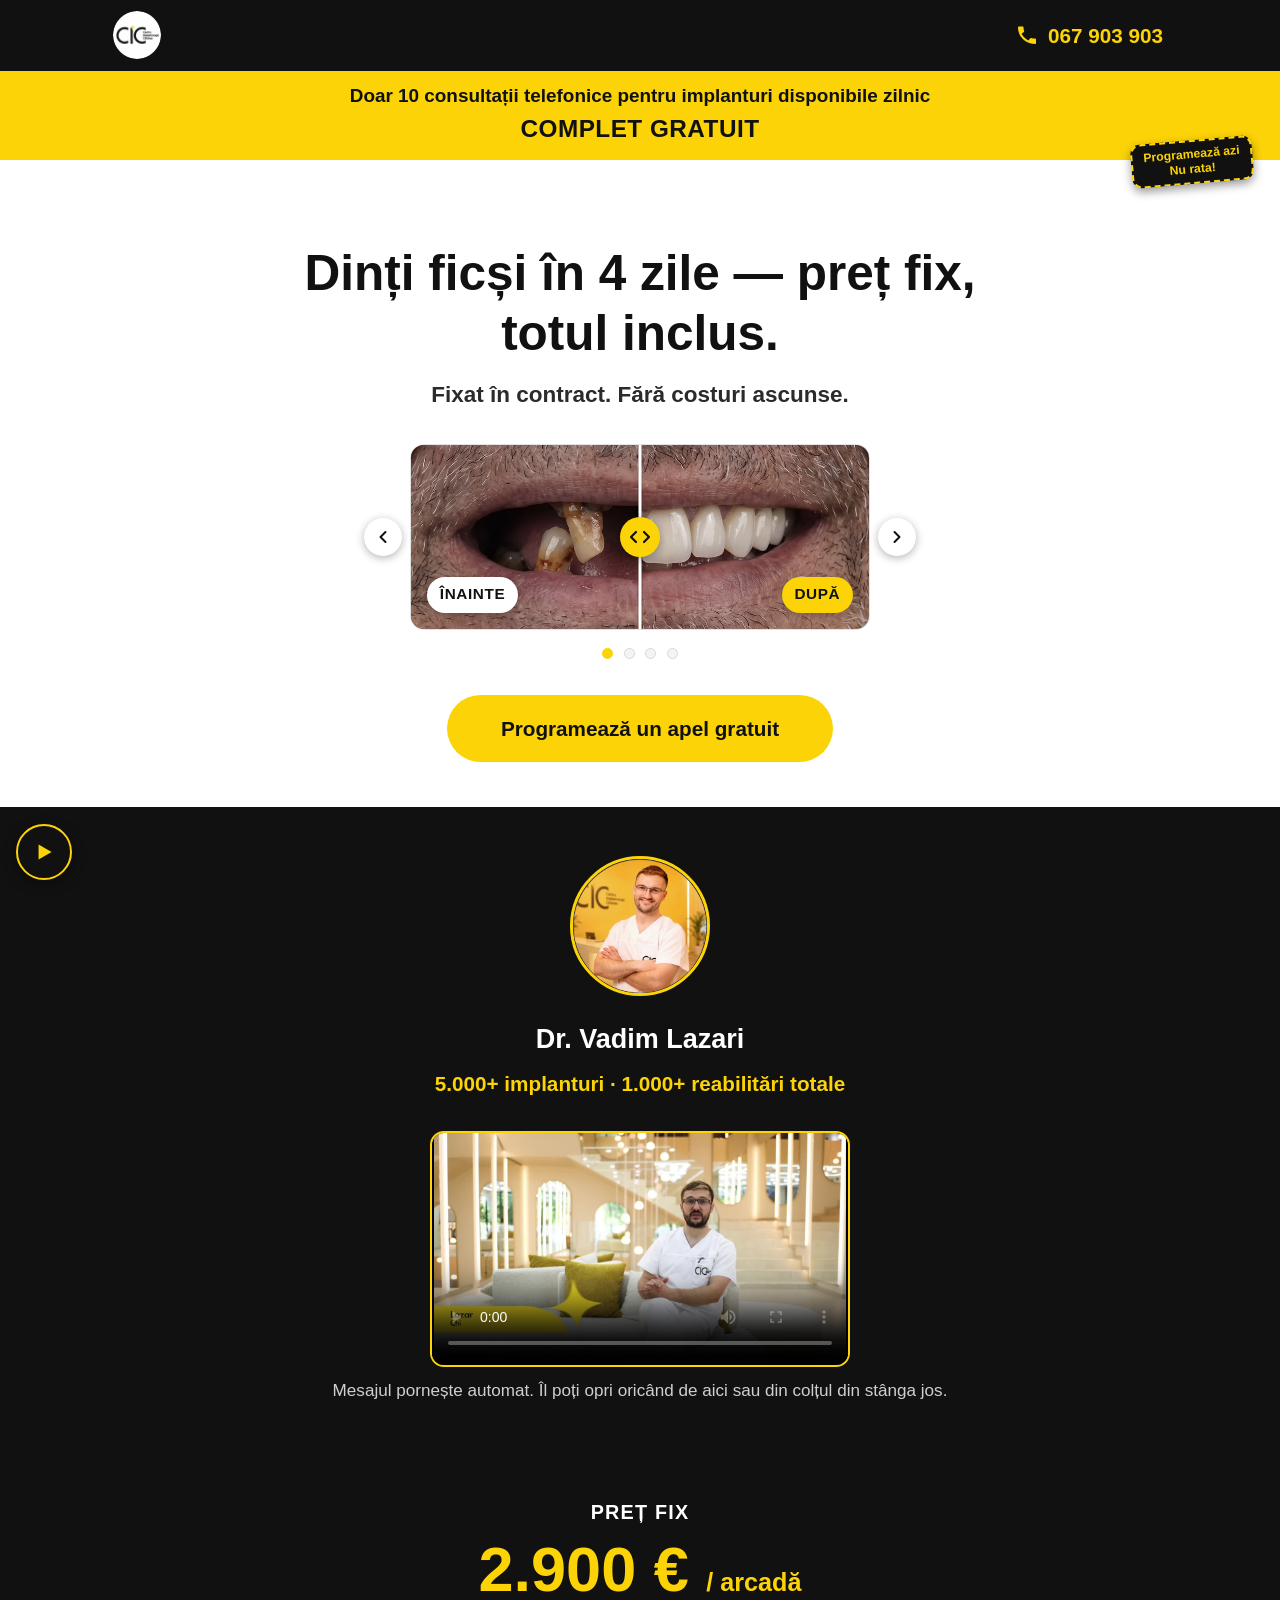
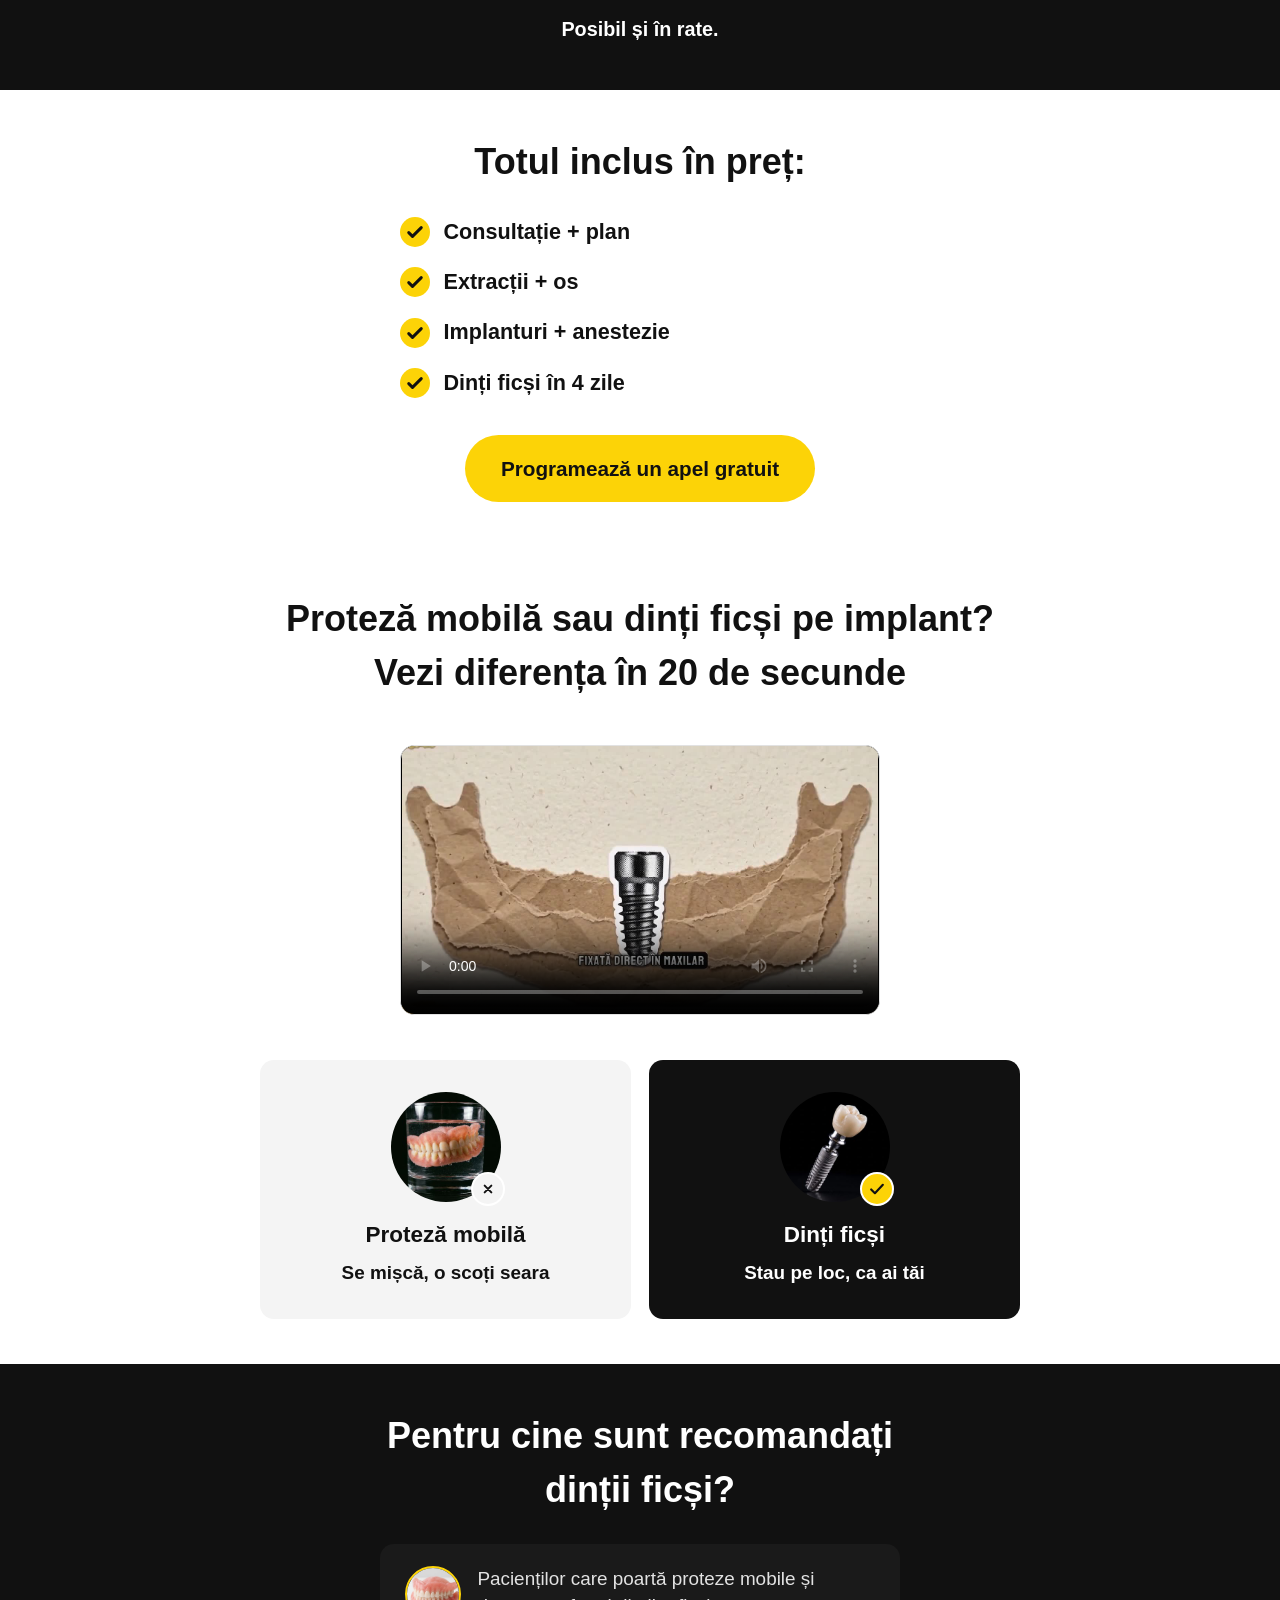
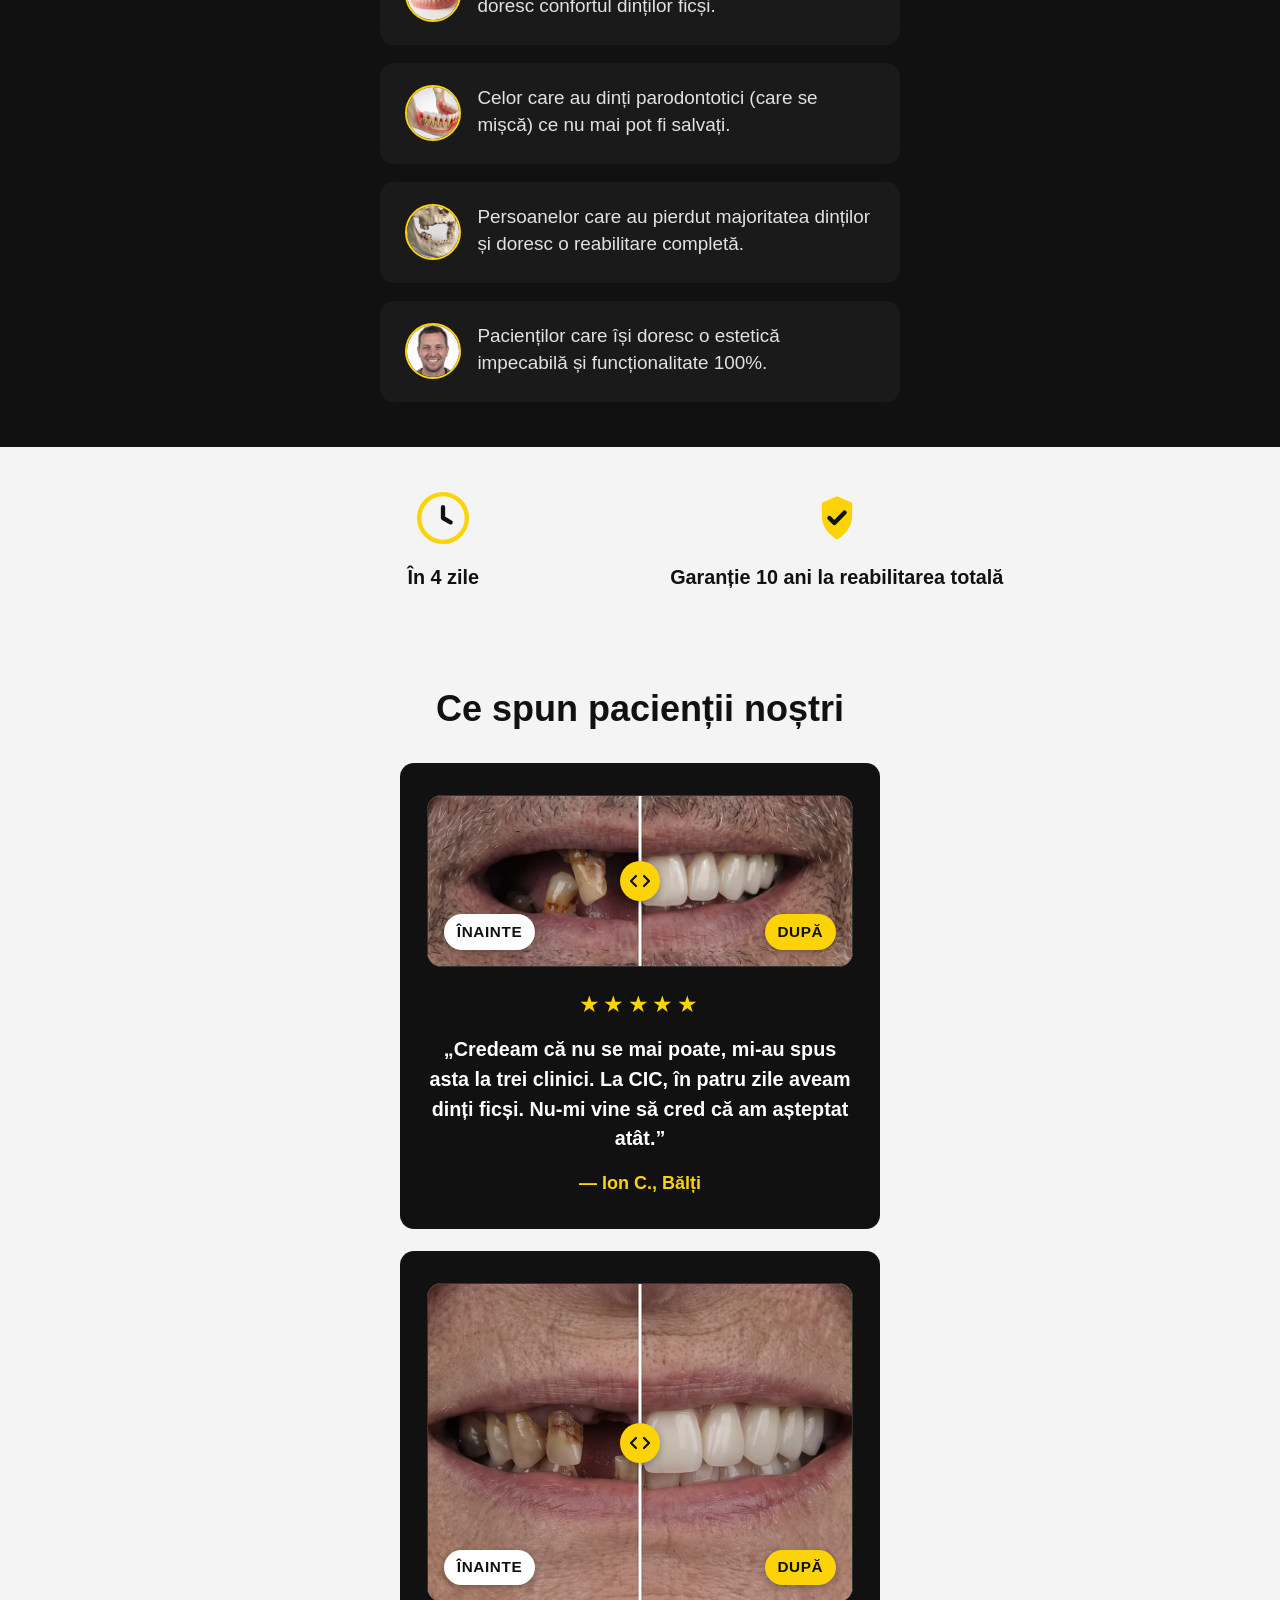
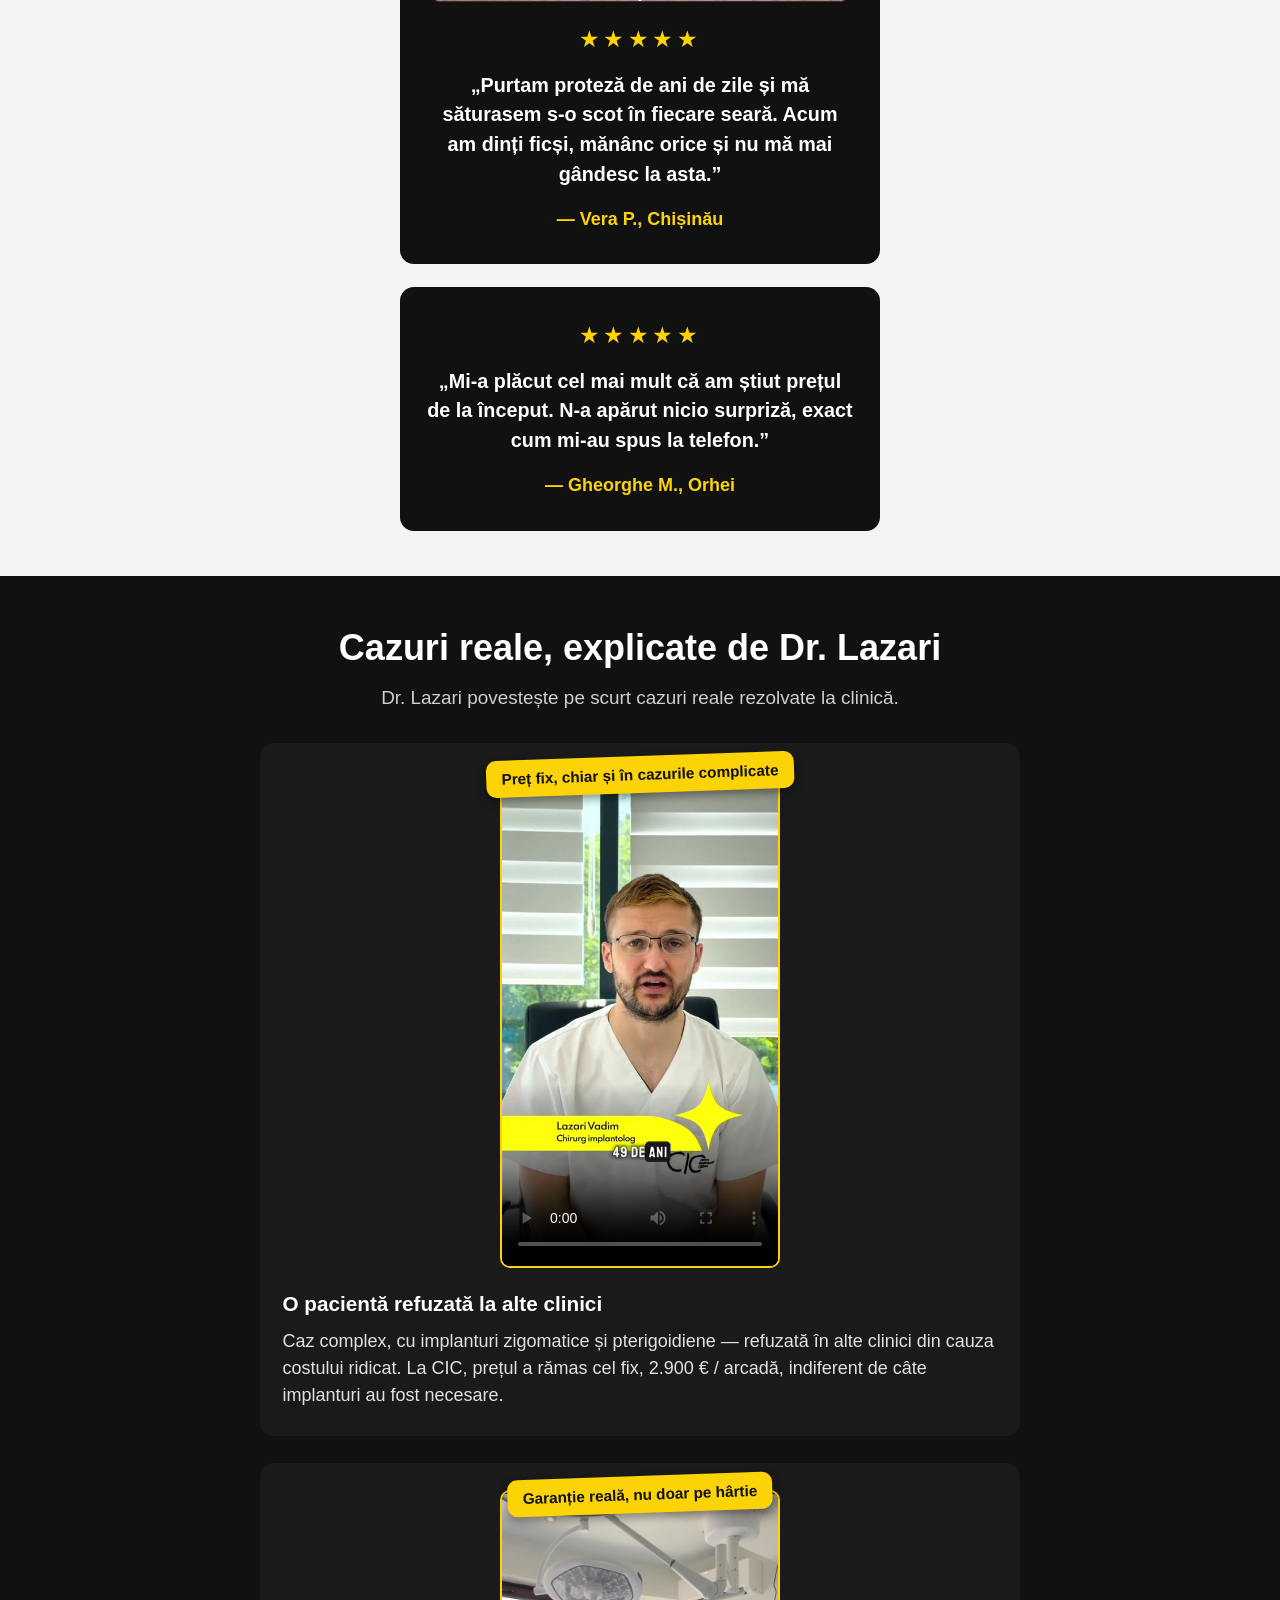
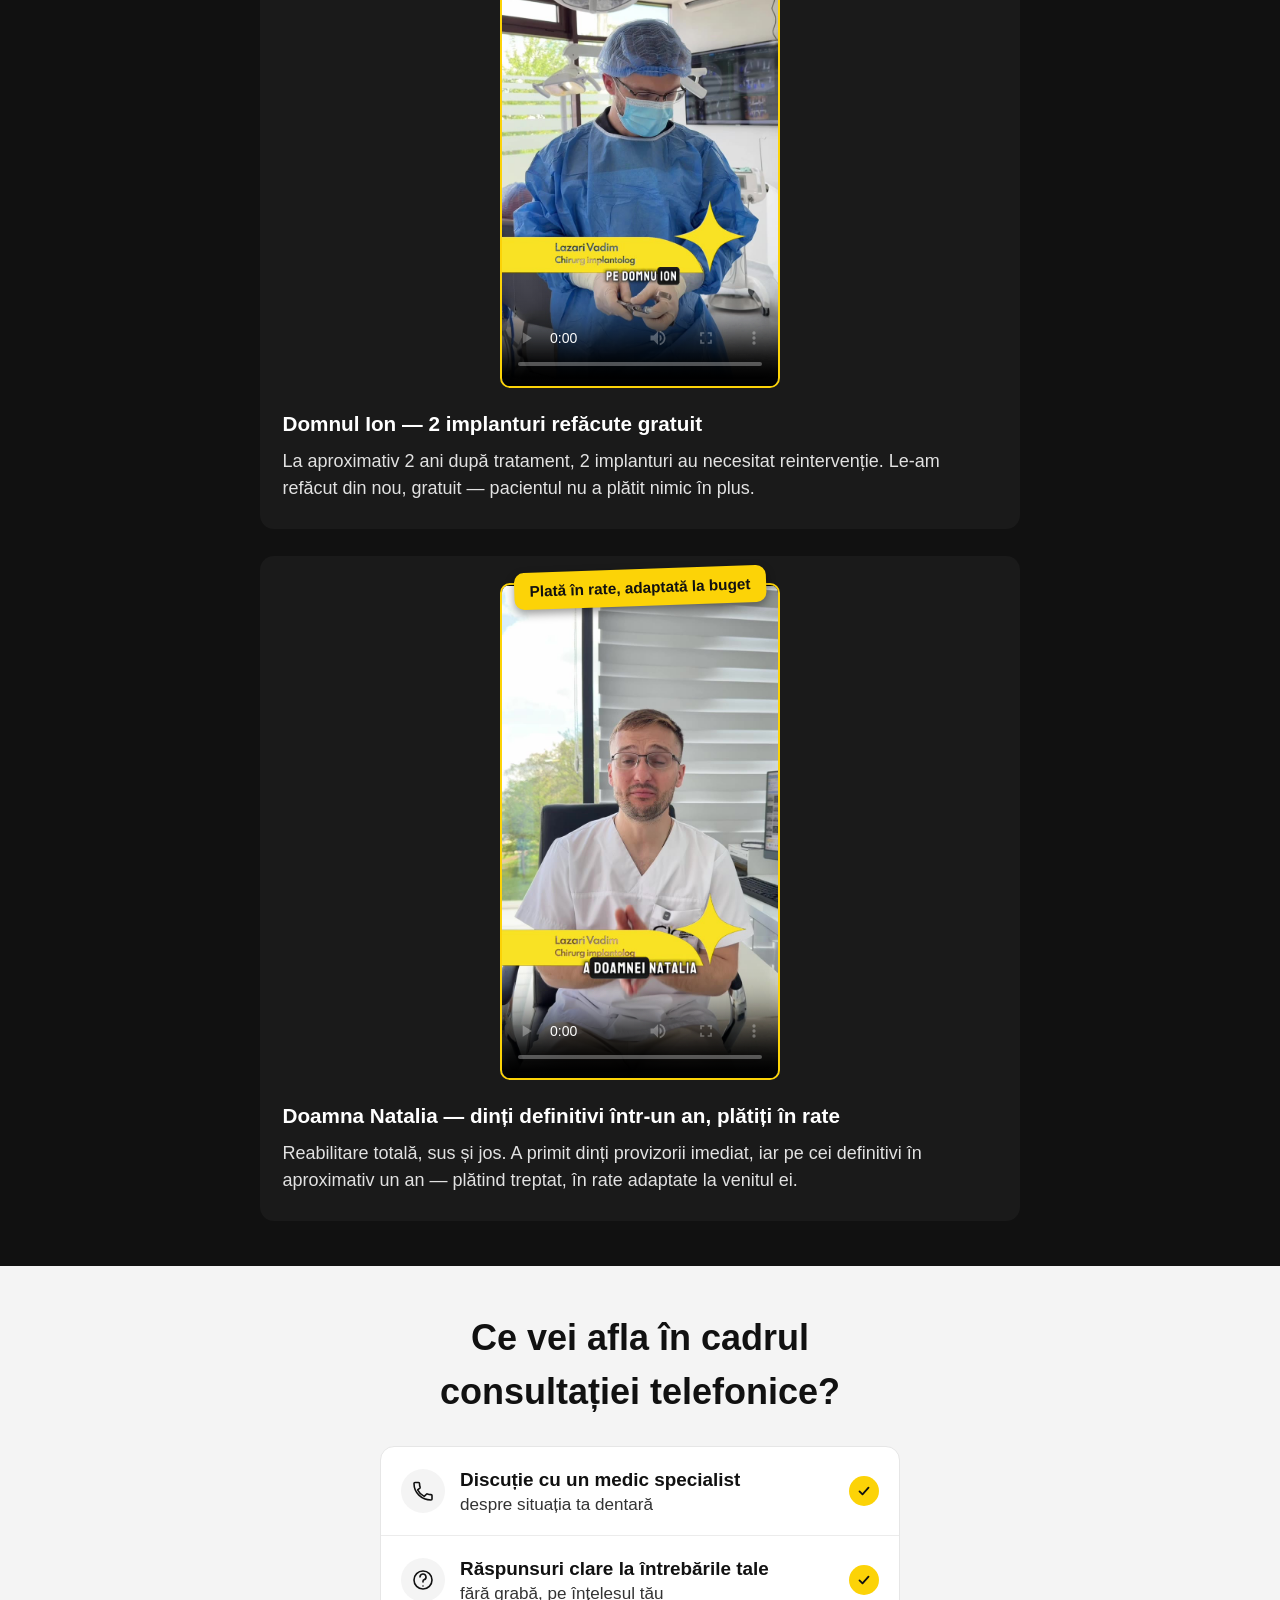
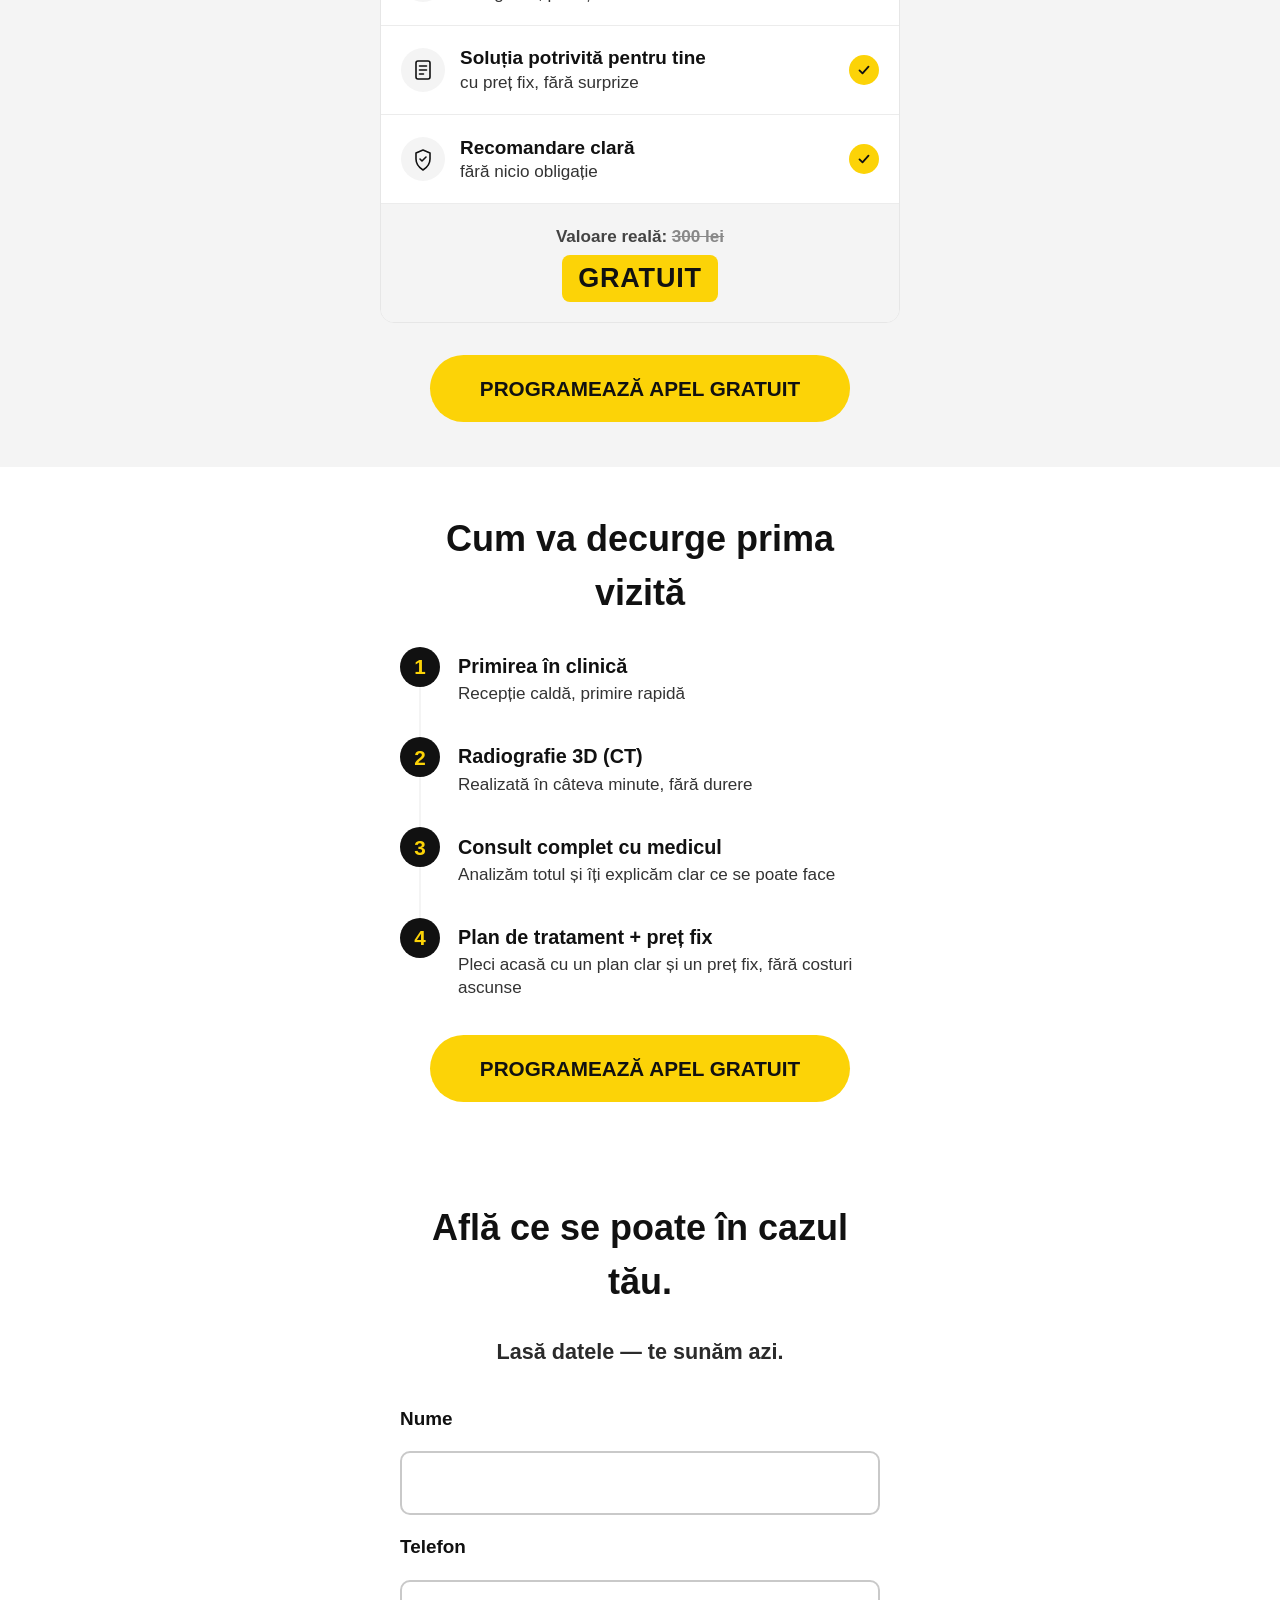
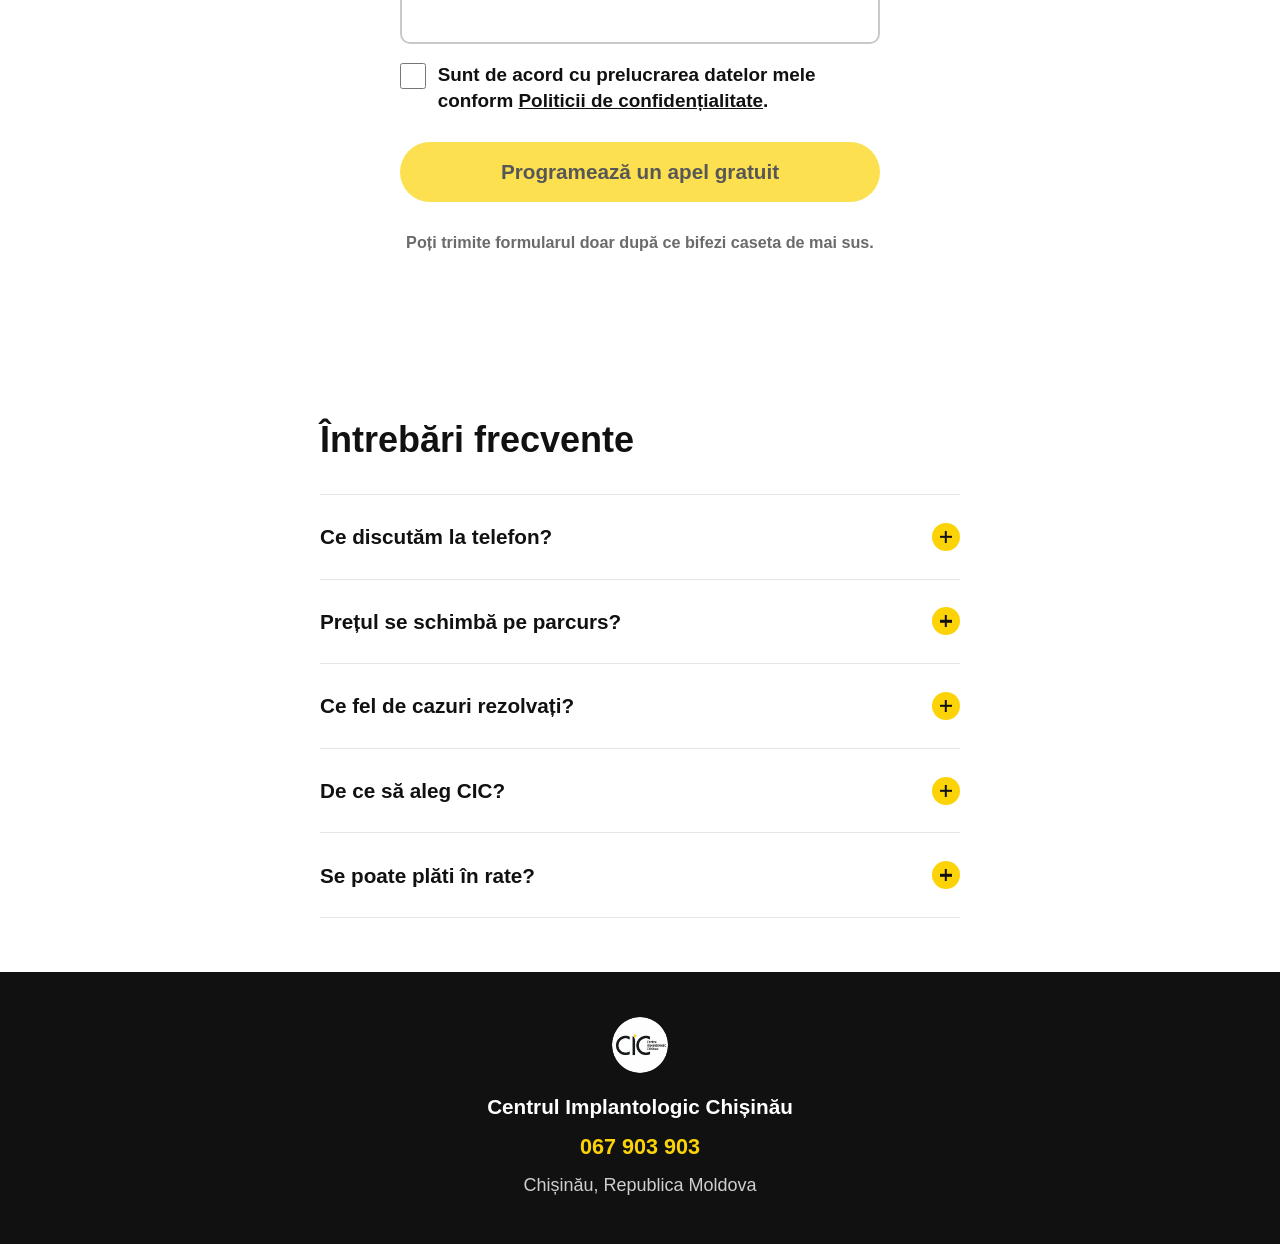
==== commit 2a3aab23: "Adaugă text explicativ sub butonul formularului Text mic sub buton: „Poți trimite formularul doar du" ====
--- a/index.html
+++ b/index.html
@@ -453,6 +453,7 @@
         </label>
 
         <button type="submit" class="btn btn--cta btn--full" id="leadFormSubmit" disabled>Programează un apel gratuit</button>
+        <p class="lead-form__hint" id="leadFormHint">Poți trimite formularul doar după ce bifezi caseta de mai sus.</p>
         <p class="lead-form__status" id="leadFormStatus" role="status" aria-live="polite"></p>
       </form>
     </div>
--- a/assets/css/style.css
+++ b/assets/css/style.css
@@ -711,6 +711,13 @@
 .lead-form__consent a{color:var(--black);font-weight:800;text-decoration:underline;}
 .lead-form .btn{margin-top:.5rem;}
 .lead-form .btn:disabled{opacity:.7;cursor:default;}
+.lead-form__hint{
+  margin:.6rem 0 0;
+  font-size:.9rem;
+  font-weight:600;
+  color:var(--gray-mid);
+  text-align:center;
+}
 .lead-form__status{
   margin:0;
   font-size:1rem;
@@ -776,6 +783,12 @@
 .legal__contact a{color:var(--black);font-weight:800;text-decoration:underline;}
 .legal__note{color:var(--gray-mid);font-size:.95rem;}
 .legal__back{display:inline-block;color:var(--black);font-weight:800;text-decoration:underline;margin-top:.5rem;}
+.legal__table-wrap{overflow-x:auto;margin-bottom:1rem;-webkit-overflow-scrolling:touch;}
+.legal__table{width:100%;min-width:480px;border-collapse:collapse;font-size:.98rem;}
+.legal__table th,.legal__table td{text-align:left;padding:.75rem .9rem;border:1px solid #e2e2e2;line-height:1.5;}
+.legal__table th{background:var(--gray-light);font-weight:800;color:var(--black);}
+.legal__table td{color:#2b2b2b;}
+.legal__table td:first-child{font-weight:700;white-space:nowrap;}
 
 /* ---------- Footer ---------- */
 .footer{background:var(--black);color:var(--white);padding:2.5rem 1.25rem;text-align:center;}
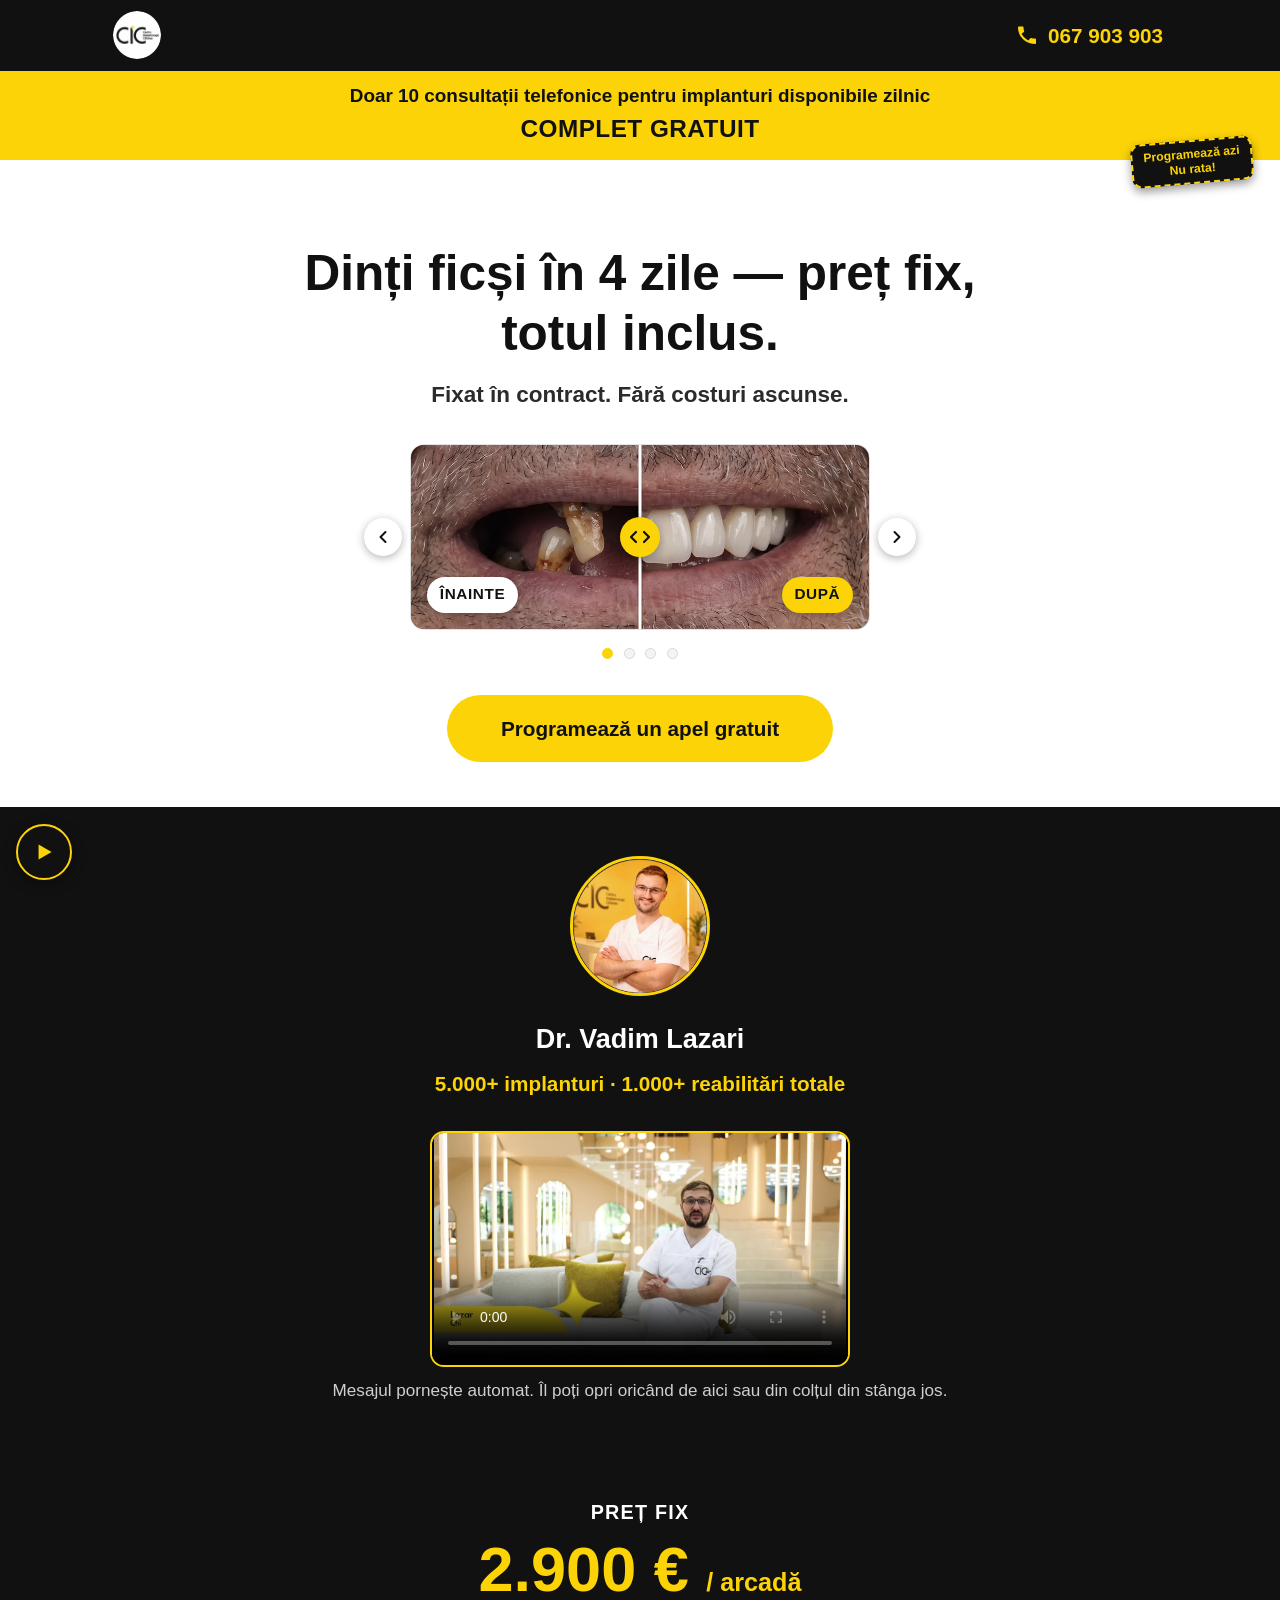
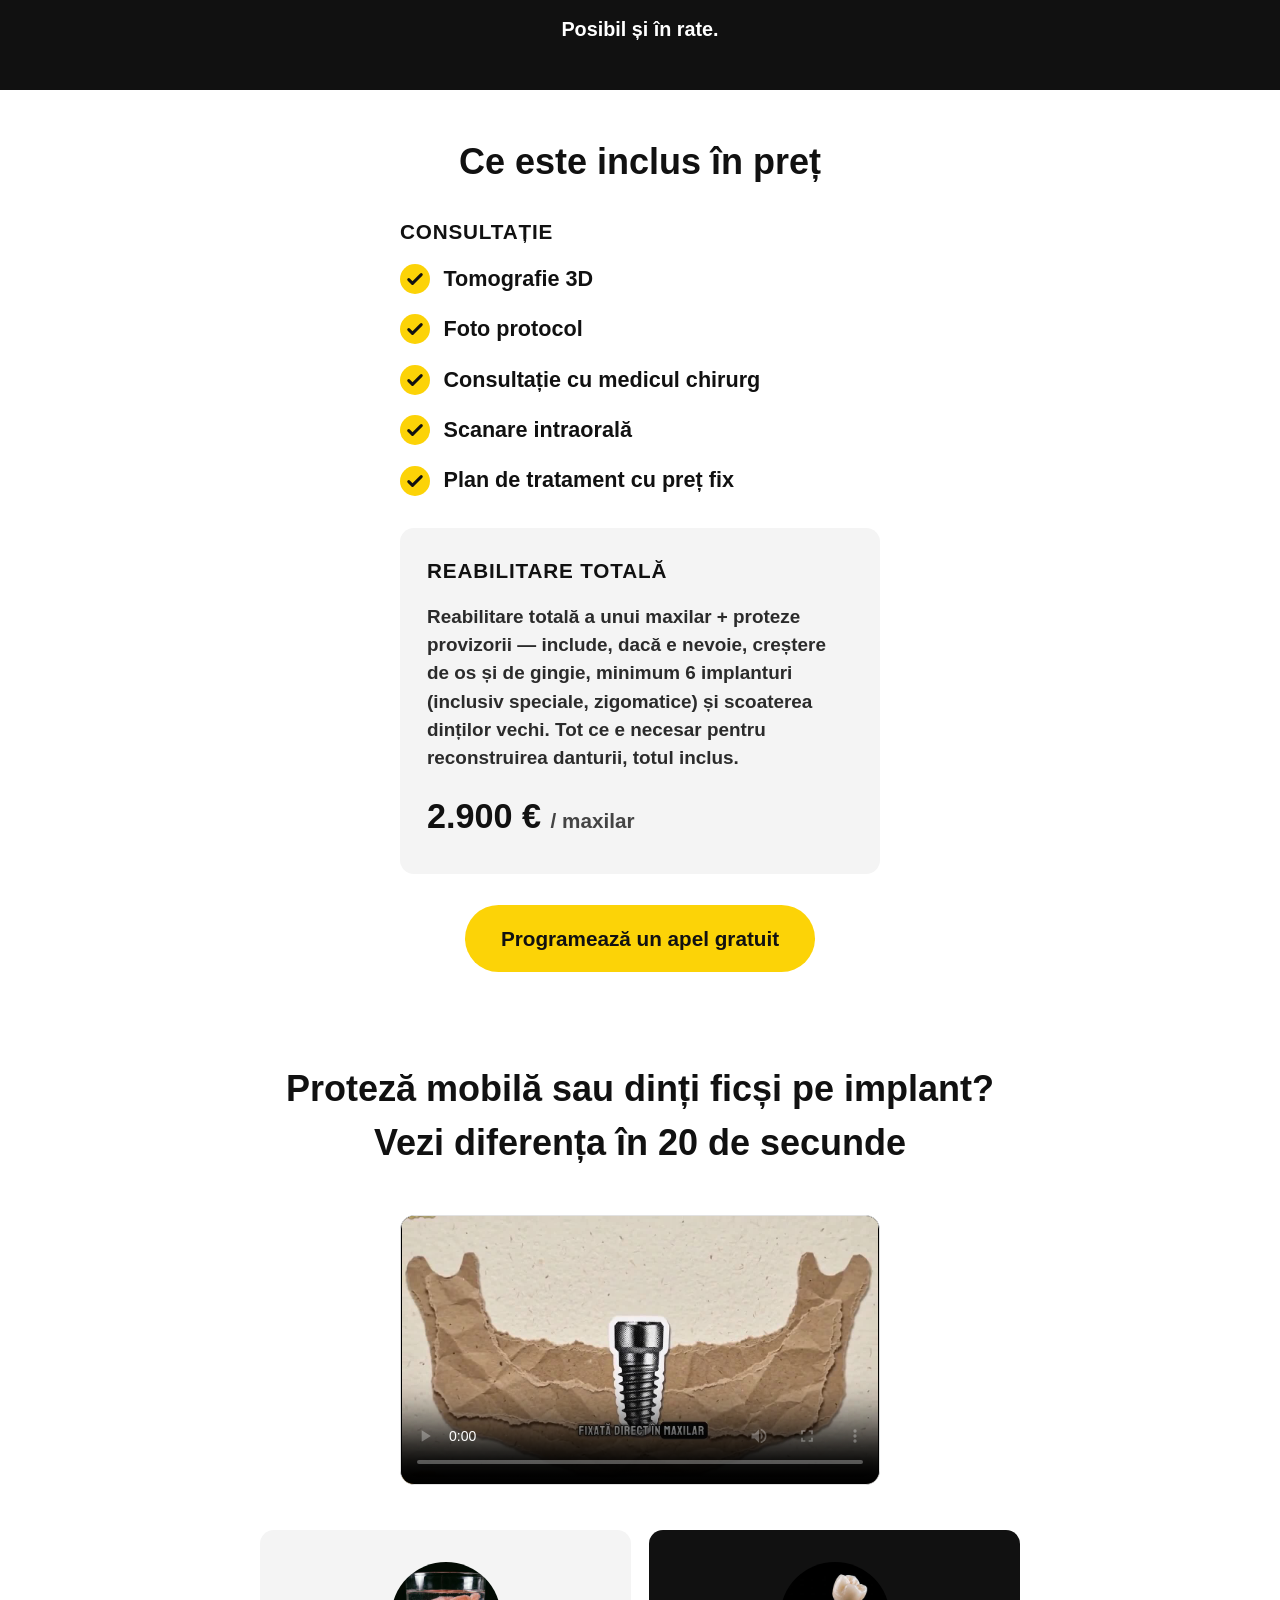
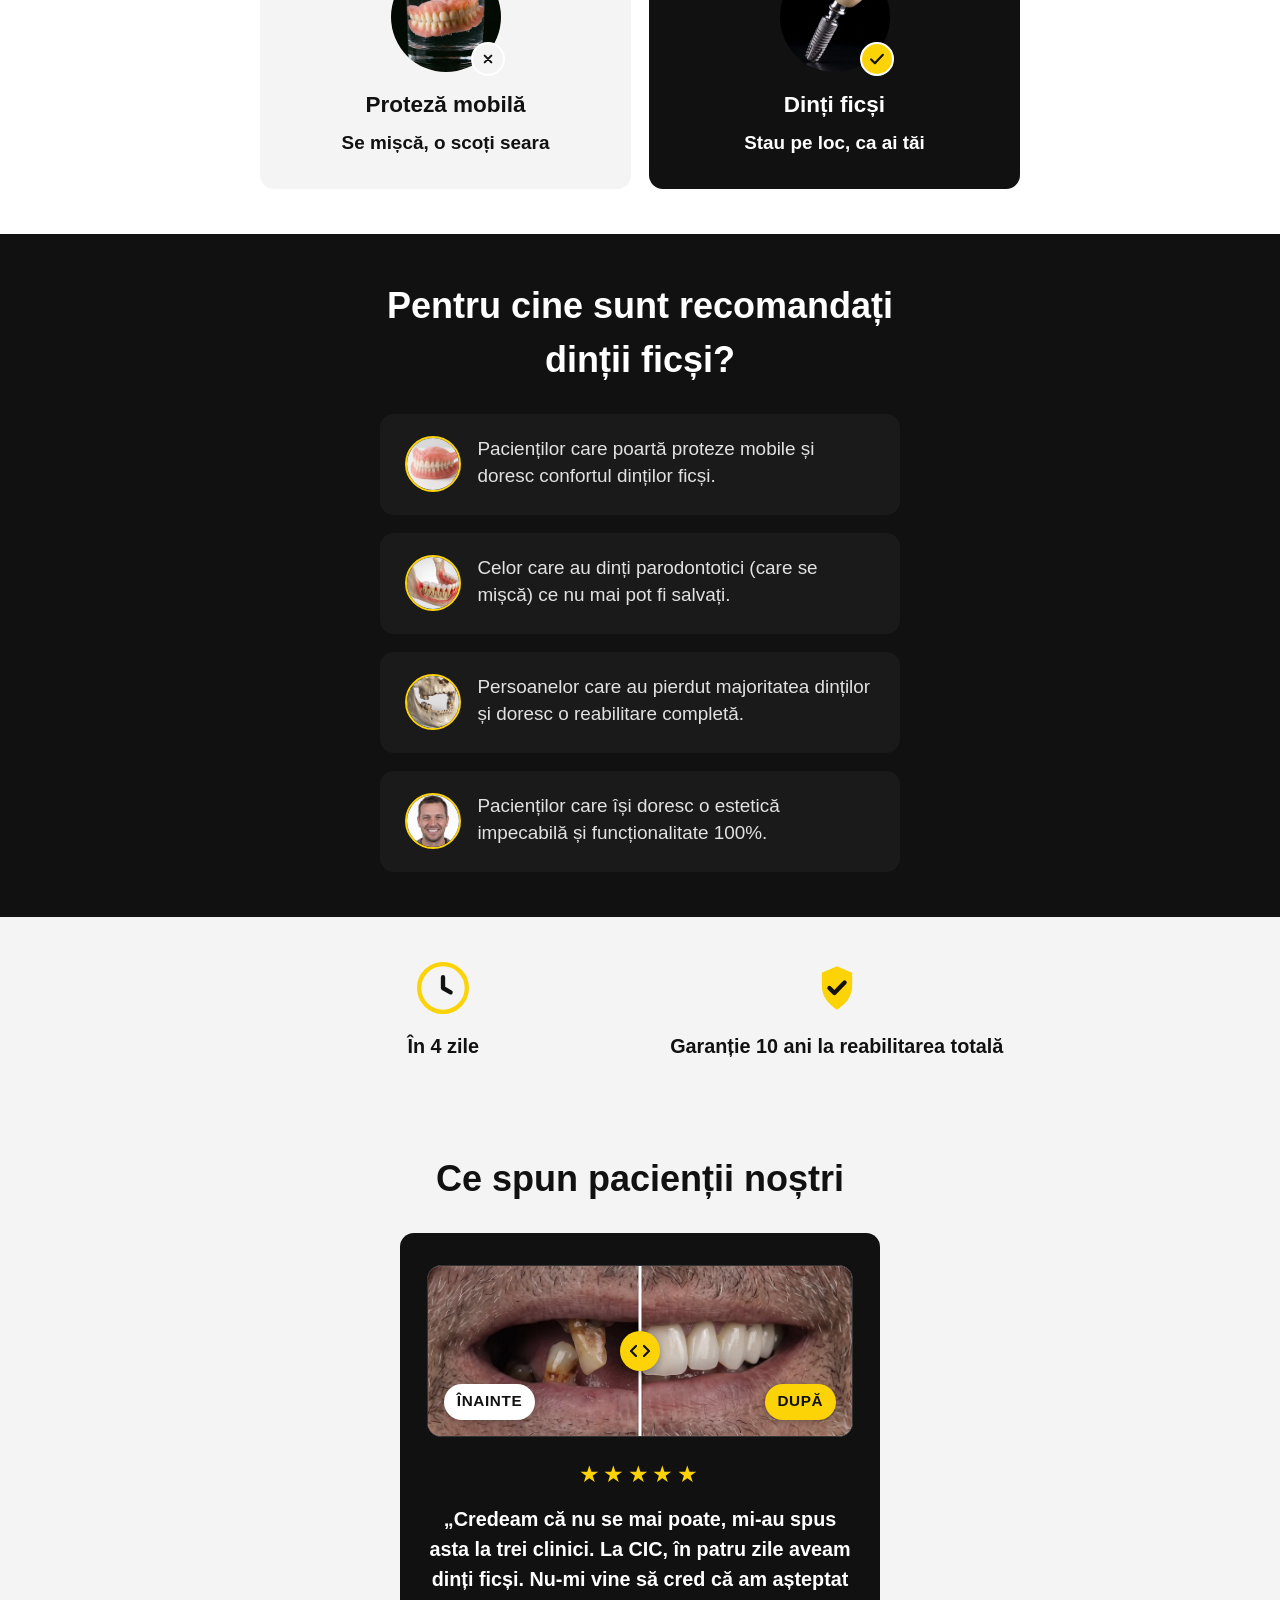
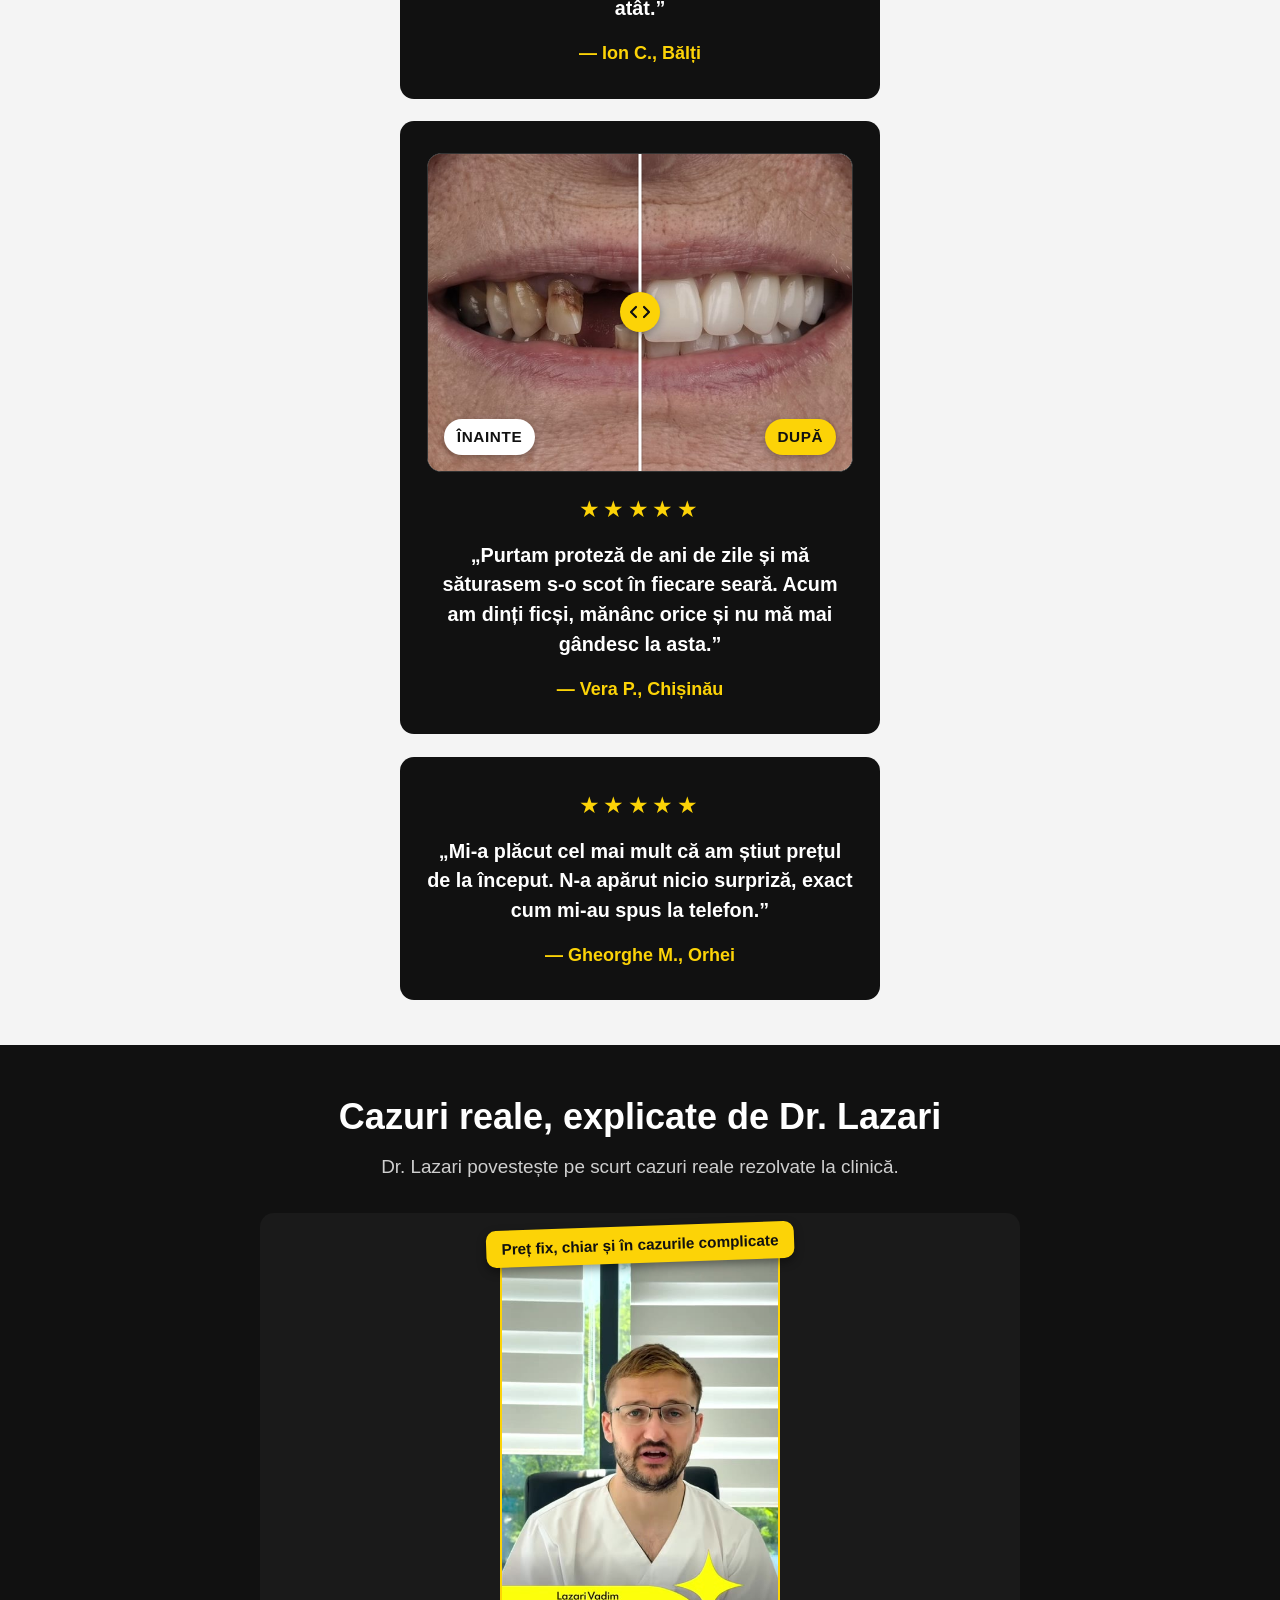
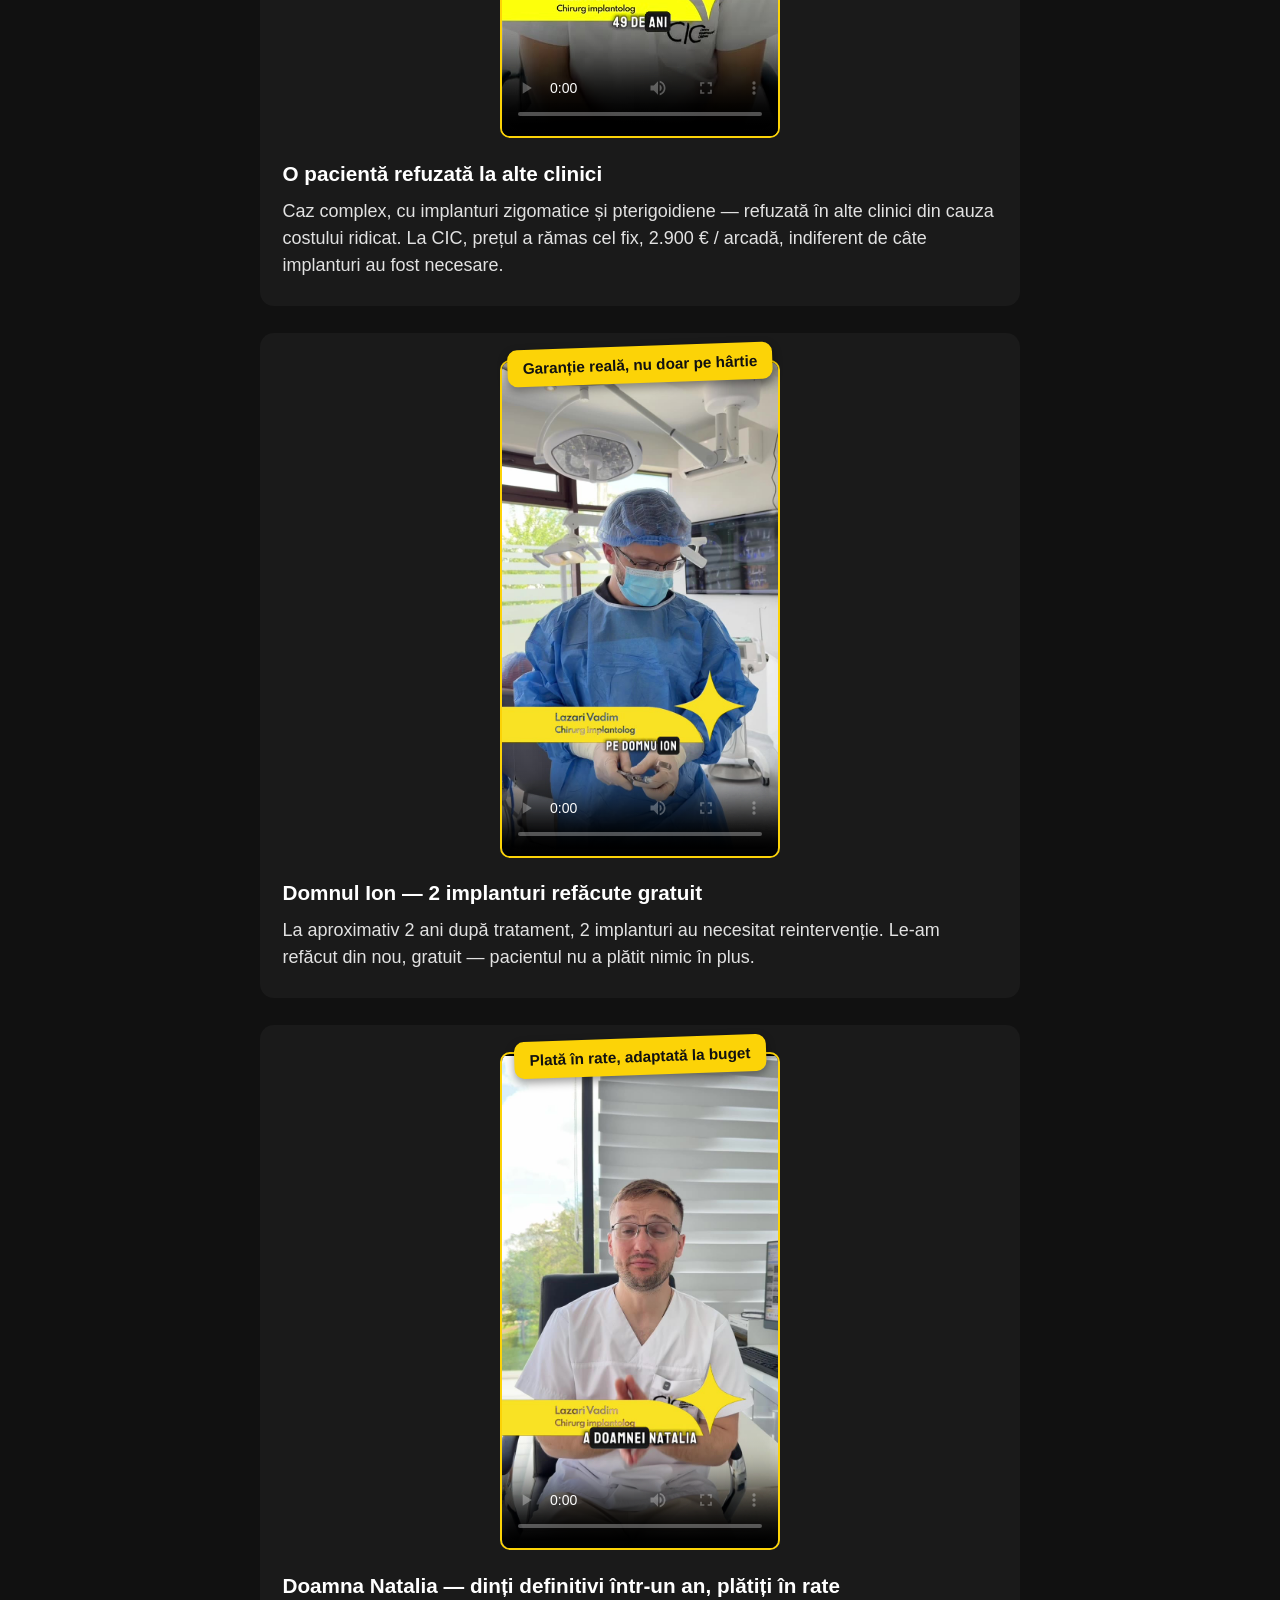
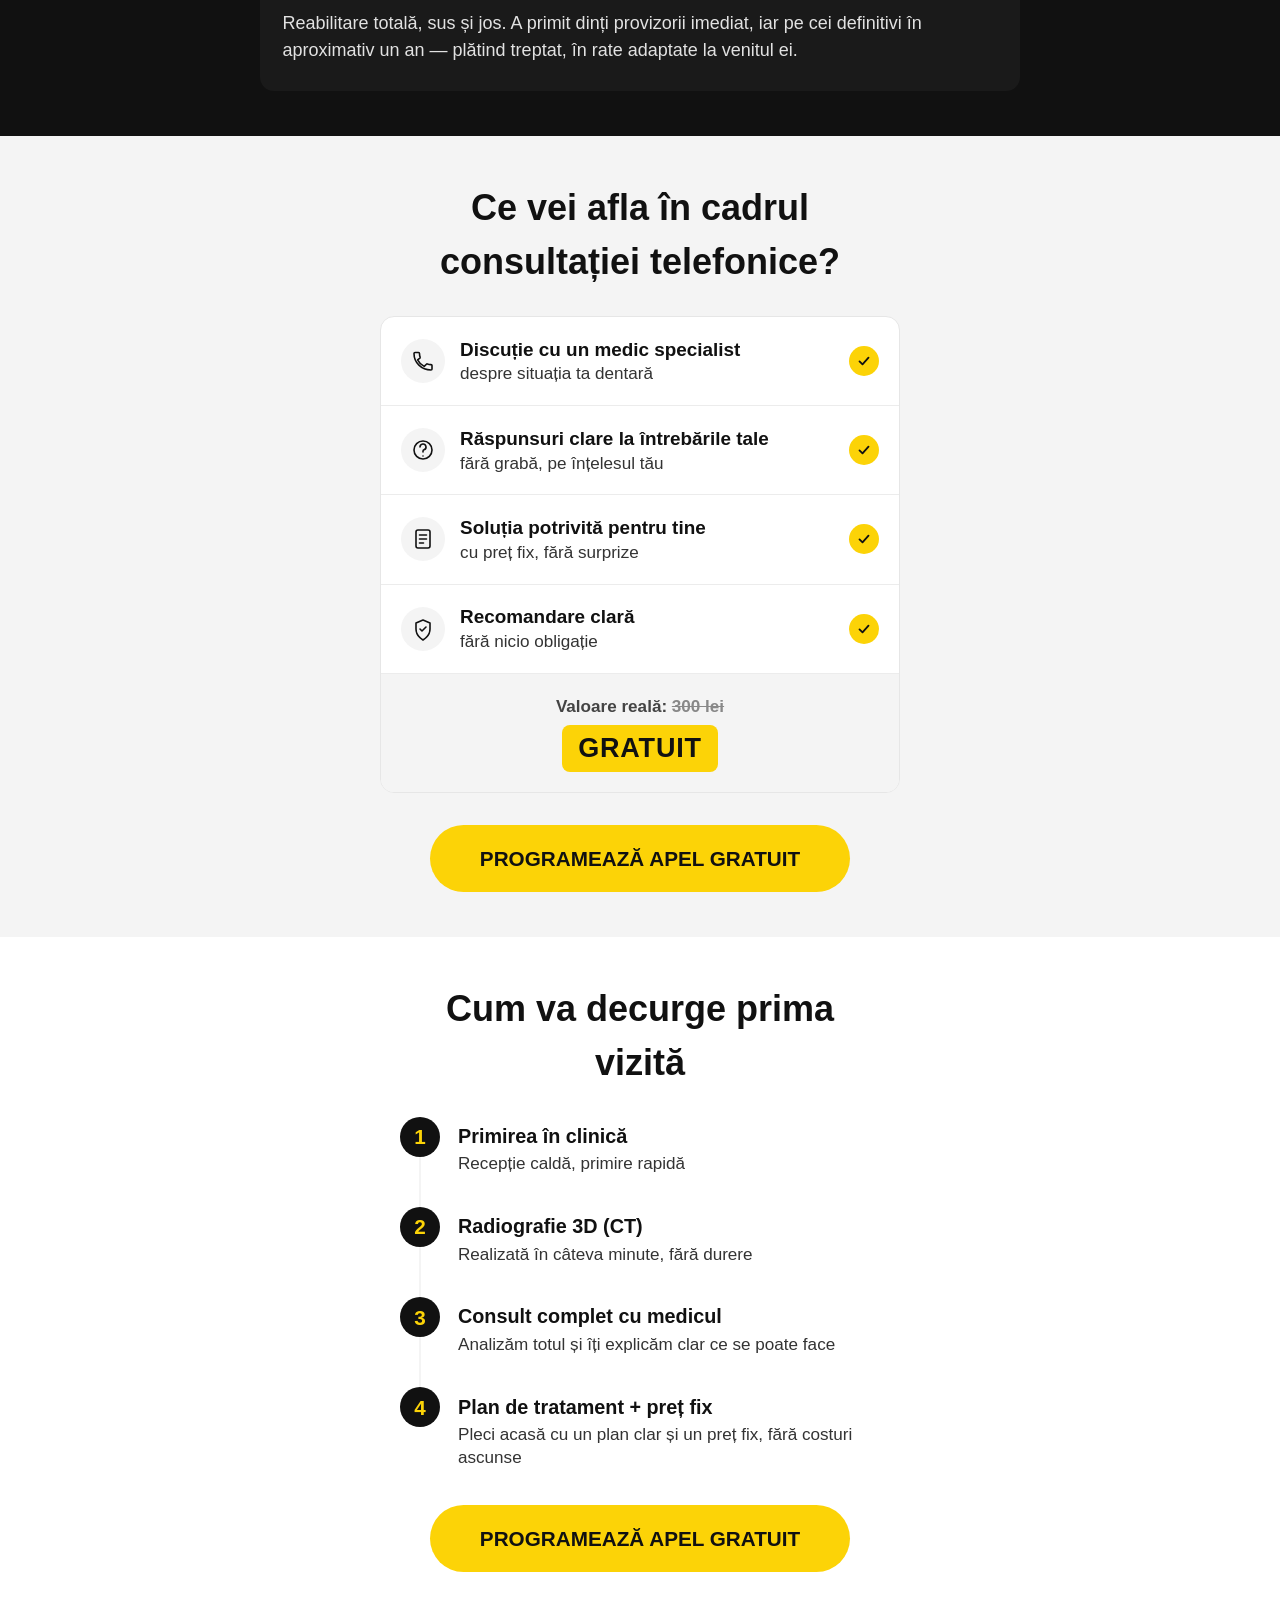
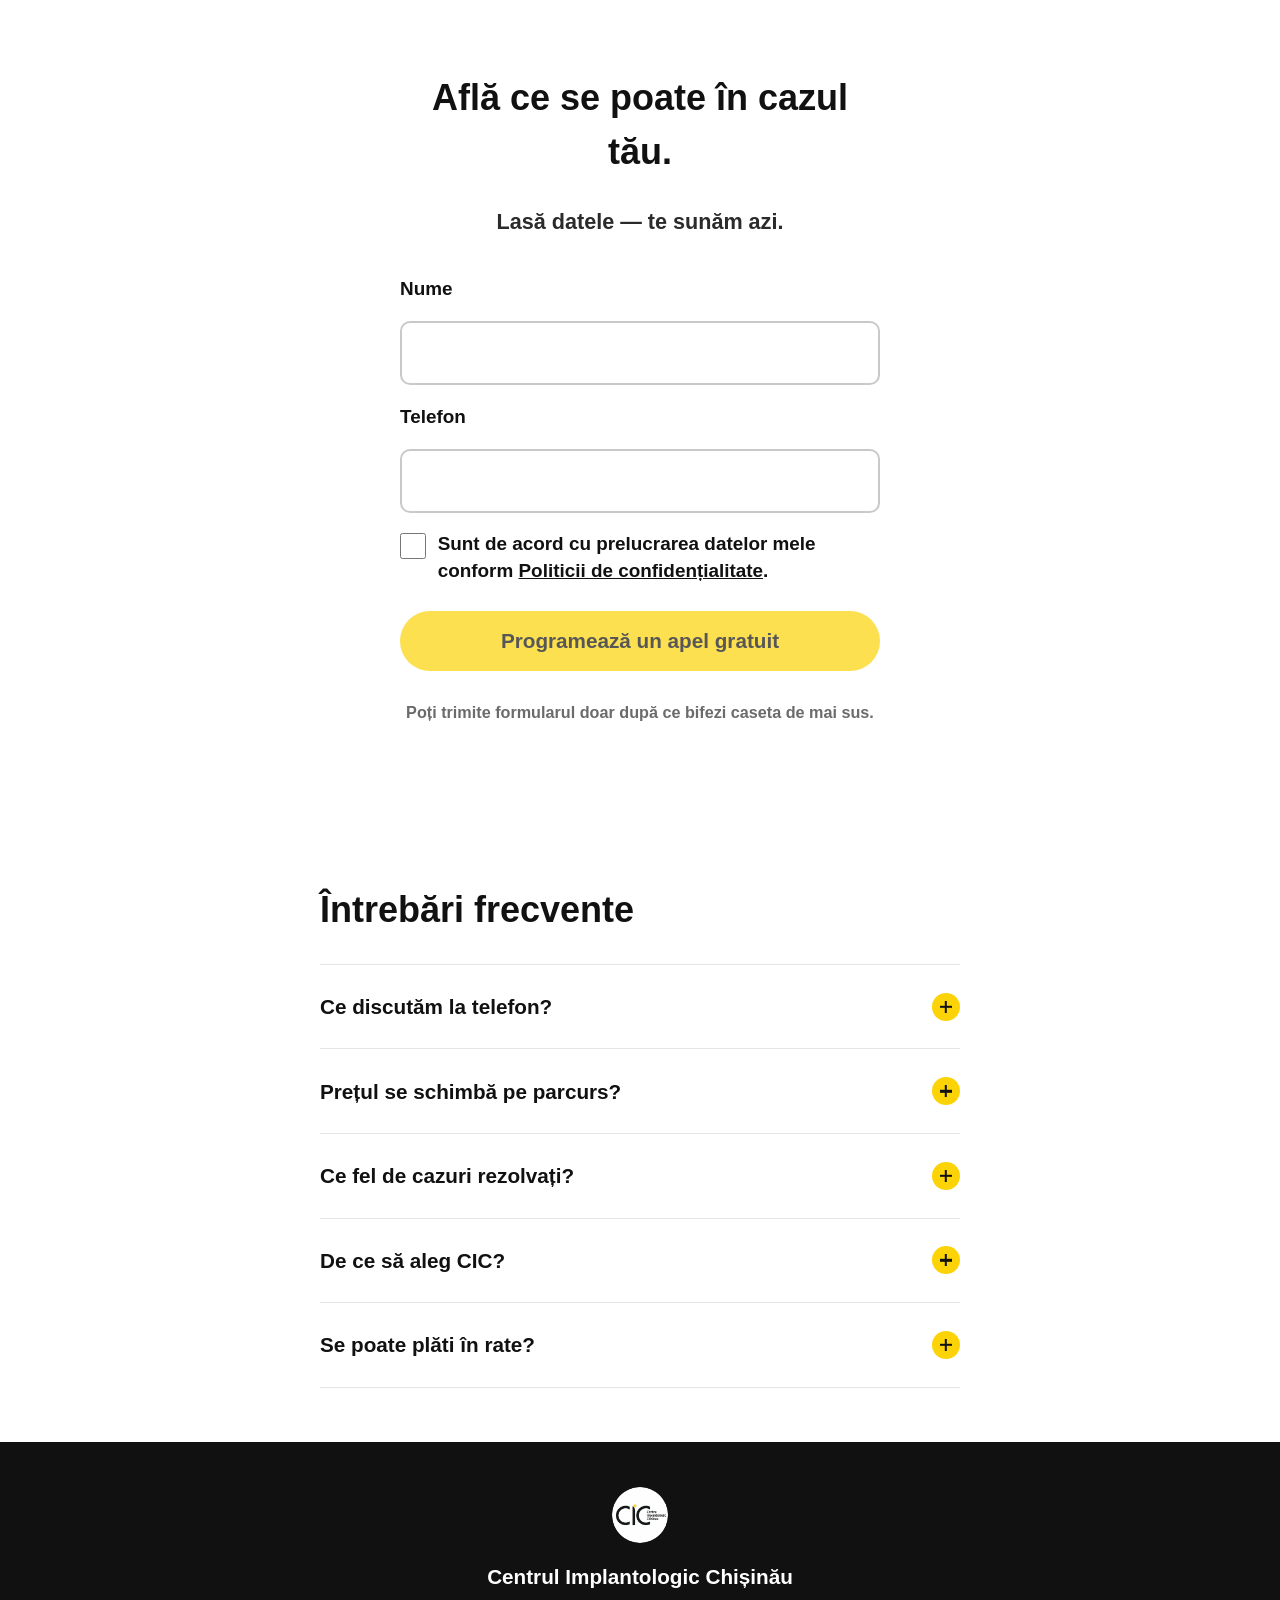
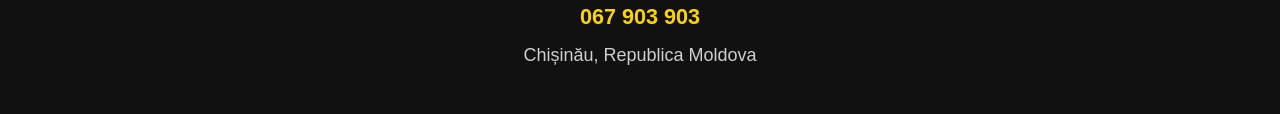
==== commit 182c2e83: "Redenumește blocul de preț și îl împarte pe Consultație / Reabilitare totală - „Totul inclus în preț" ====
--- a/index.html
+++ b/index.html
@@ -165,16 +165,28 @@
     </div>
   </section>
 
-  <!-- ===== TOTUL INCLUS ===== -->
+  <!-- ===== CE ESTE INCLUS ÎN PREȚ ===== -->
   <section class="included">
     <div class="included__inner">
-      <h2 class="section-title">Totul inclus în preț:</h2>
-      <ul class="included__list">
-        <li><svg class="check" viewBox="0 0 24 24" aria-hidden="true"><circle cx="12" cy="12" r="12" fill="#FCD307"/><path d="M7 12.5l3 3 7-7" stroke="#111111" stroke-width="2.4" fill="none" stroke-linecap="round" stroke-linejoin="round"/></svg> Consultație + plan</li>
-        <li><svg class="check" viewBox="0 0 24 24" aria-hidden="true"><circle cx="12" cy="12" r="12" fill="#FCD307"/><path d="M7 12.5l3 3 7-7" stroke="#111111" stroke-width="2.4" fill="none" stroke-linecap="round" stroke-linejoin="round"/></svg> Extracții + os</li>
-        <li><svg class="check" viewBox="0 0 24 24" aria-hidden="true"><circle cx="12" cy="12" r="12" fill="#FCD307"/><path d="M7 12.5l3 3 7-7" stroke="#111111" stroke-width="2.4" fill="none" stroke-linecap="round" stroke-linejoin="round"/></svg> Implanturi + anestezie</li>
-        <li><svg class="check" viewBox="0 0 24 24" aria-hidden="true"><circle cx="12" cy="12" r="12" fill="#FCD307"/><path d="M7 12.5l3 3 7-7" stroke="#111111" stroke-width="2.4" fill="none" stroke-linecap="round" stroke-linejoin="round"/></svg> Dinți ficși în 4 zile</li>
-      </ul>
+      <h2 class="section-title">Ce este inclus în preț</h2>
+
+      <div class="included__group">
+        <h3 class="included__group-title">Consultație</h3>
+        <ul class="included__list">
+          <li><svg class="check" viewBox="0 0 24 24" aria-hidden="true"><circle cx="12" cy="12" r="12" fill="#FCD307"/><path d="M7 12.5l3 3 7-7" stroke="#111111" stroke-width="2.4" fill="none" stroke-linecap="round" stroke-linejoin="round"/></svg> Tomografie 3D</li>
+          <li><svg class="check" viewBox="0 0 24 24" aria-hidden="true"><circle cx="12" cy="12" r="12" fill="#FCD307"/><path d="M7 12.5l3 3 7-7" stroke="#111111" stroke-width="2.4" fill="none" stroke-linecap="round" stroke-linejoin="round"/></svg> Foto protocol</li>
+          <li><svg class="check" viewBox="0 0 24 24" aria-hidden="true"><circle cx="12" cy="12" r="12" fill="#FCD307"/><path d="M7 12.5l3 3 7-7" stroke="#111111" stroke-width="2.4" fill="none" stroke-linecap="round" stroke-linejoin="round"/></svg> Consultație cu medicul chirurg</li>
+          <li><svg class="check" viewBox="0 0 24 24" aria-hidden="true"><circle cx="12" cy="12" r="12" fill="#FCD307"/><path d="M7 12.5l3 3 7-7" stroke="#111111" stroke-width="2.4" fill="none" stroke-linecap="round" stroke-linejoin="round"/></svg> Scanare intraorală</li>
+          <li><svg class="check" viewBox="0 0 24 24" aria-hidden="true"><circle cx="12" cy="12" r="12" fill="#FCD307"/><path d="M7 12.5l3 3 7-7" stroke="#111111" stroke-width="2.4" fill="none" stroke-linecap="round" stroke-linejoin="round"/></svg> Plan de tratament cu preț fix</li>
+        </ul>
+      </div>
+
+      <div class="included__group included__group--total">
+        <h3 class="included__group-title">Reabilitare totală</h3>
+        <p class="included__total-text">Reabilitare totală a unui maxilar + proteze provizorii — include, dacă e nevoie, creștere de os și de gingie, minimum 6 implanturi (inclusiv speciale, zigomatice) și scoaterea dinților vechi. Tot ce e necesar pentru reconstruirea danturii, totul inclus.</p>
+        <p class="included__total-price">2.900 € <span>/ maxilar</span></p>
+      </div>
+
       <a href="#formular" class="btn btn--cta">Programează un apel gratuit</a>
     </div>
   </section>
--- a/assets/css/style.css
+++ b/assets/css/style.css
@@ -331,7 +331,7 @@
 .price-block__amount span{font-size:1.4rem;font-weight:700;}
 .price-block__note{color:var(--white);font-size:1.1rem;margin-top:.6rem;font-weight:600;}
 
-/* ---------- Totul inclus ---------- */
+/* ---------- Ce este inclus în preț ---------- */
 .included{background:var(--white);padding:2.5rem 1.25rem;}
 .included__inner{max-width:var(--max);margin:0 auto;text-align:center;}
 .section-title{
@@ -340,16 +340,25 @@
   color:var(--black);
   margin-bottom:1.5rem;
 }
+.included__group{
+  max-width:480px;
+  margin:0 auto 1.75rem;
+  text-align:left;
+}
+.included__group-title{
+  font-size:1.15rem;
+  font-weight:900;
+  color:var(--black);
+  text-transform:uppercase;
+  letter-spacing:.04em;
+  margin-bottom:.9rem;
+}
 .included__list{
   list-style:none;
   padding:0;
-  margin:0 0 2rem;
+  margin:0;
   display:grid;
   gap:1rem;
-  text-align:left;
-  max-width:480px;
-  margin-left:auto;
-  margin-right:auto;
 }
 .included__list li{
   display:flex;
@@ -360,6 +369,24 @@
   color:var(--black);
 }
 .included__list .check{width:30px;height:30px;flex:none;}
+.included__group--total{
+  background:var(--gray-light);
+  border-radius:var(--radius);
+  padding:1.5rem 1.5rem 1.75rem;
+}
+.included__total-text{
+  font-size:1.05rem;
+  font-weight:600;
+  line-height:1.5;
+  color:#2b2b2b;
+  margin-bottom:1rem;
+}
+.included__total-price{
+  color:var(--black);
+  font-size:1.9rem;
+  font-weight:900;
+}
+.included__total-price span{font-size:1.15rem;font-weight:700;color:#444;}
 
 /* ---------- Medic ---------- */
 .doctor{background:var(--black);color:var(--white);padding:2.75rem 1.25rem;text-align:center;}
